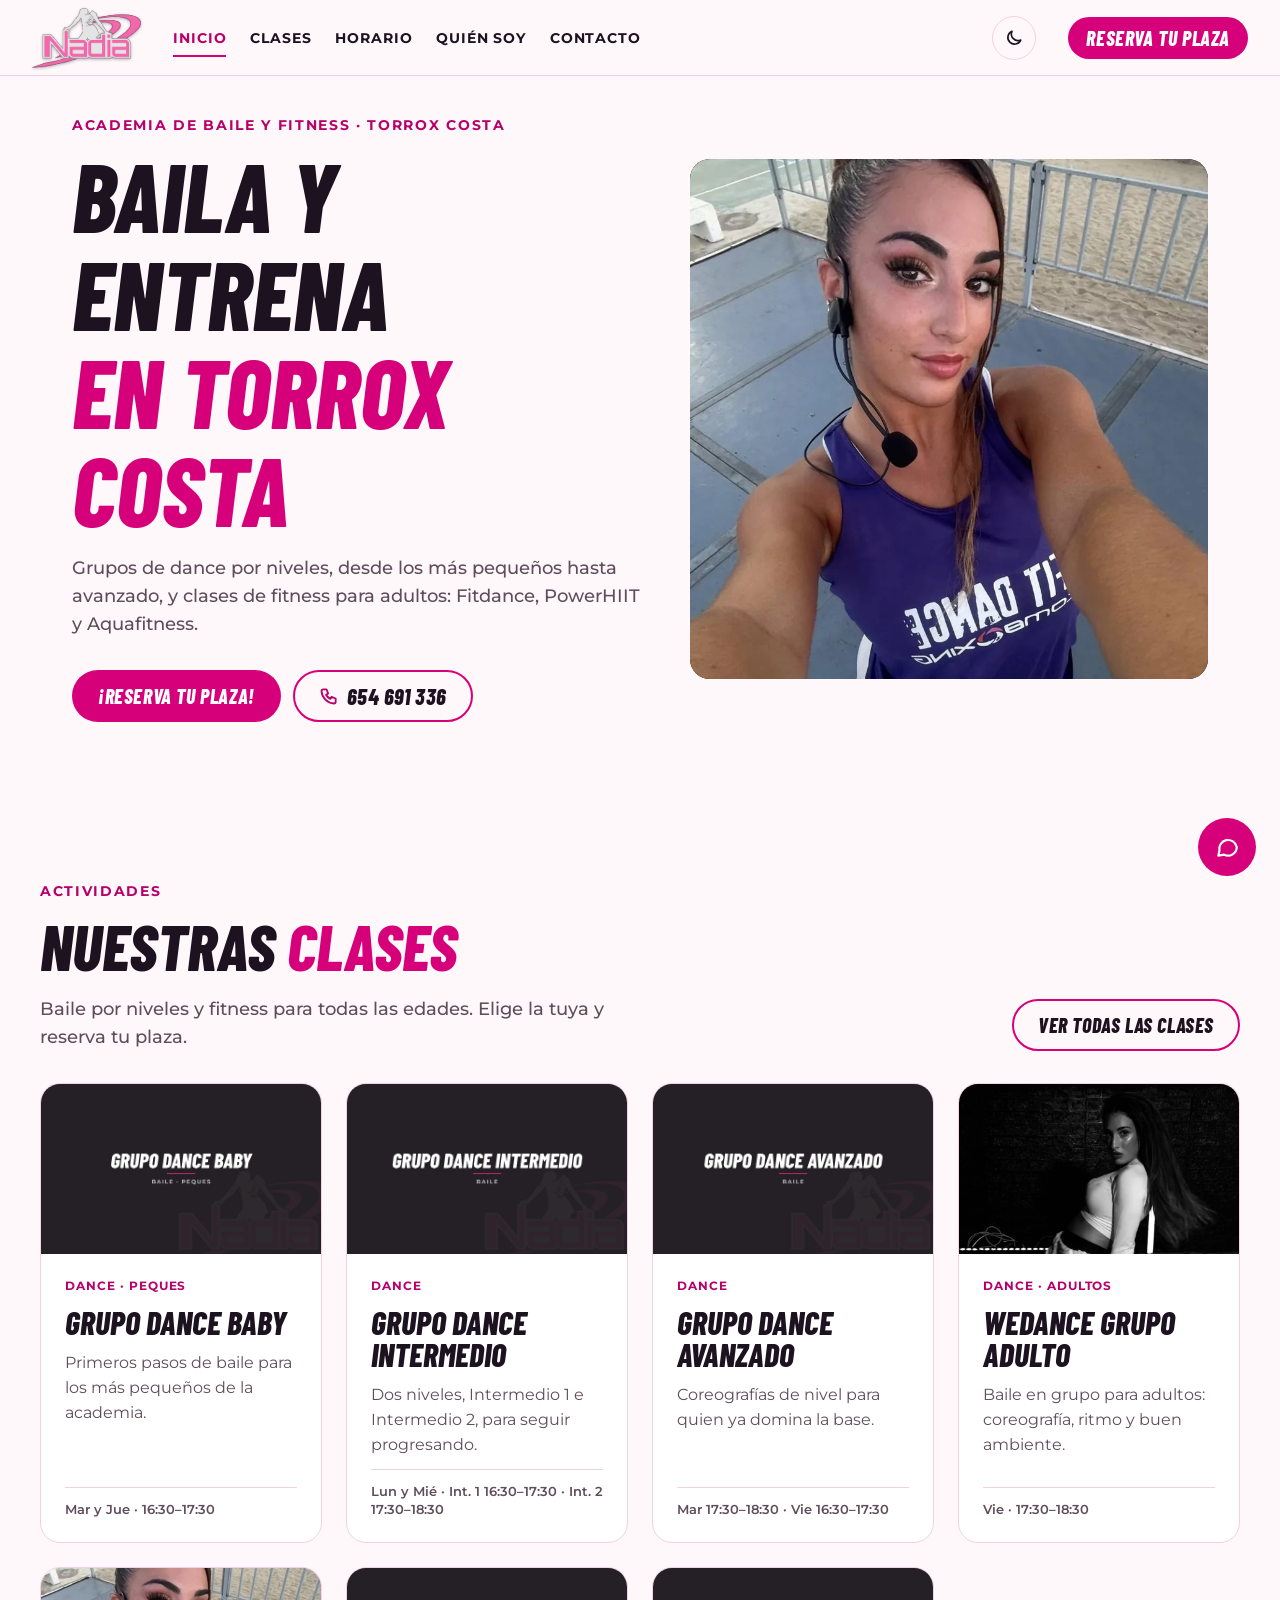
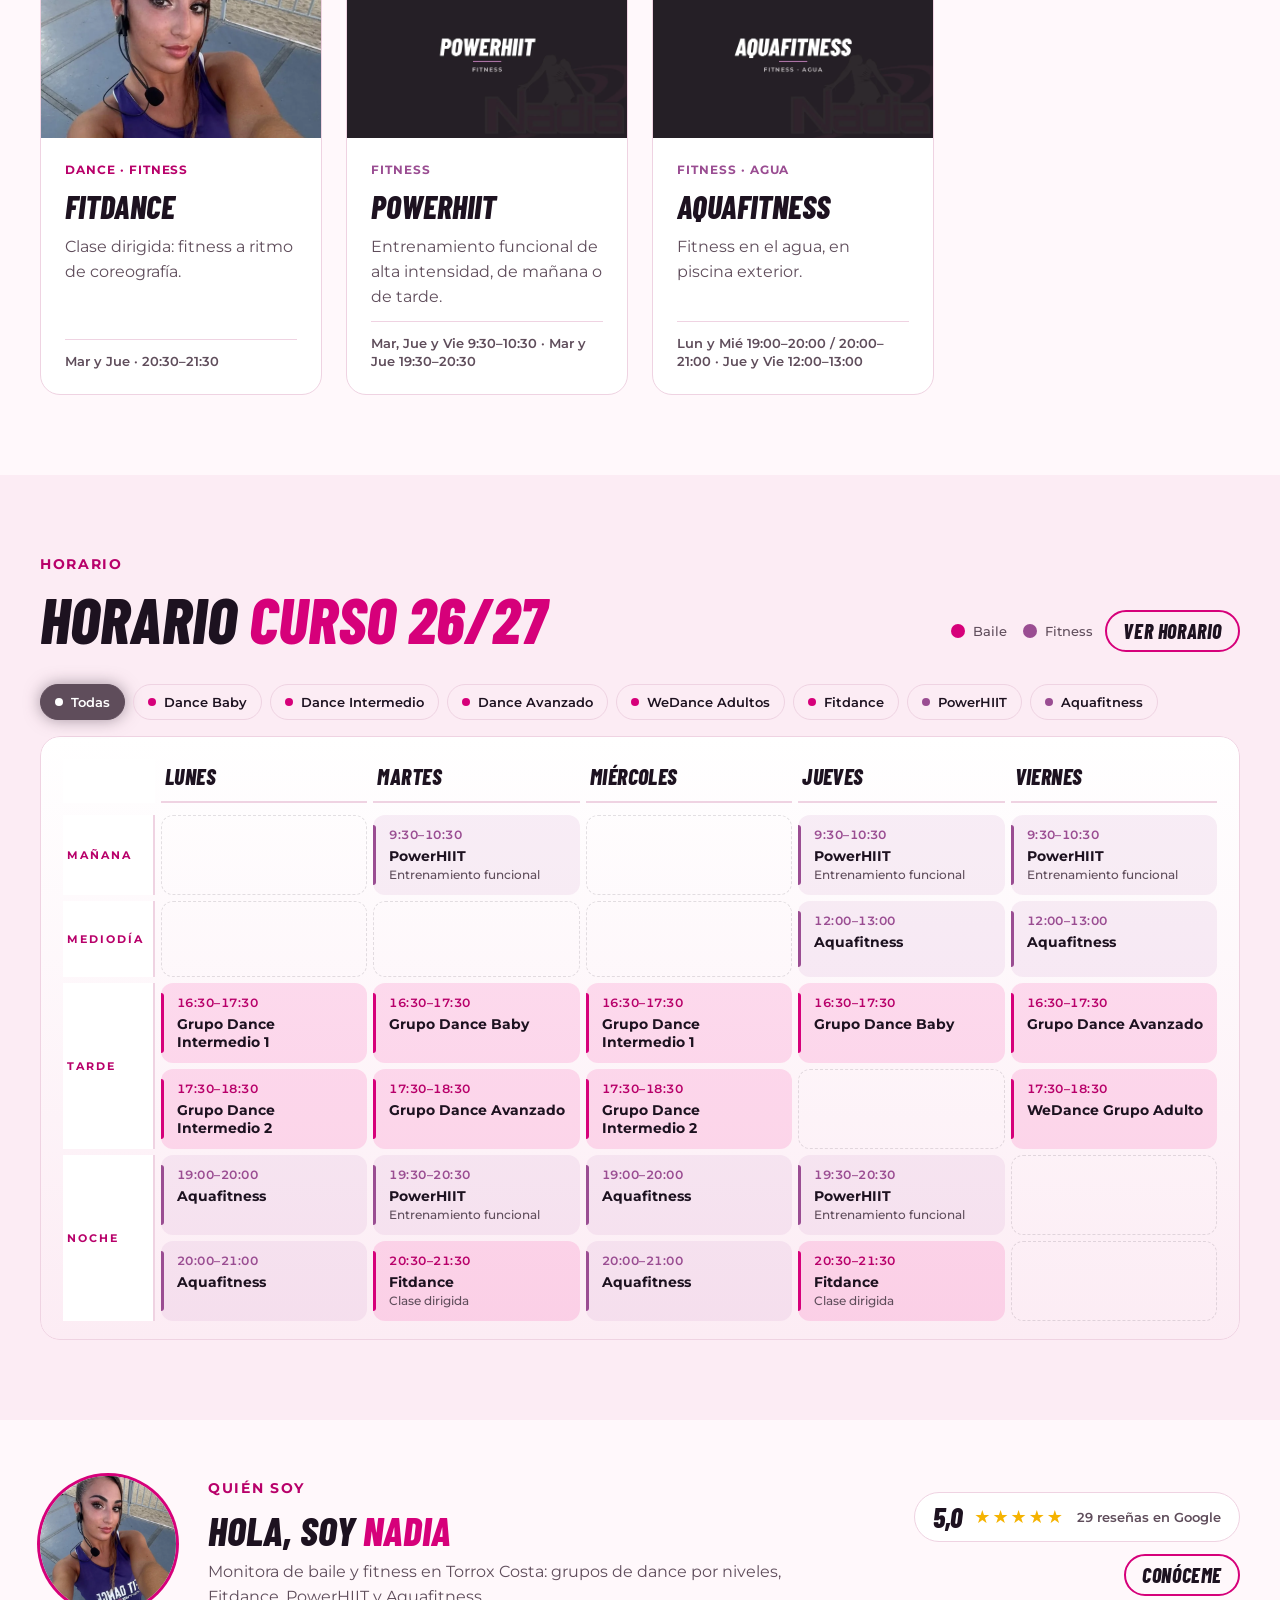
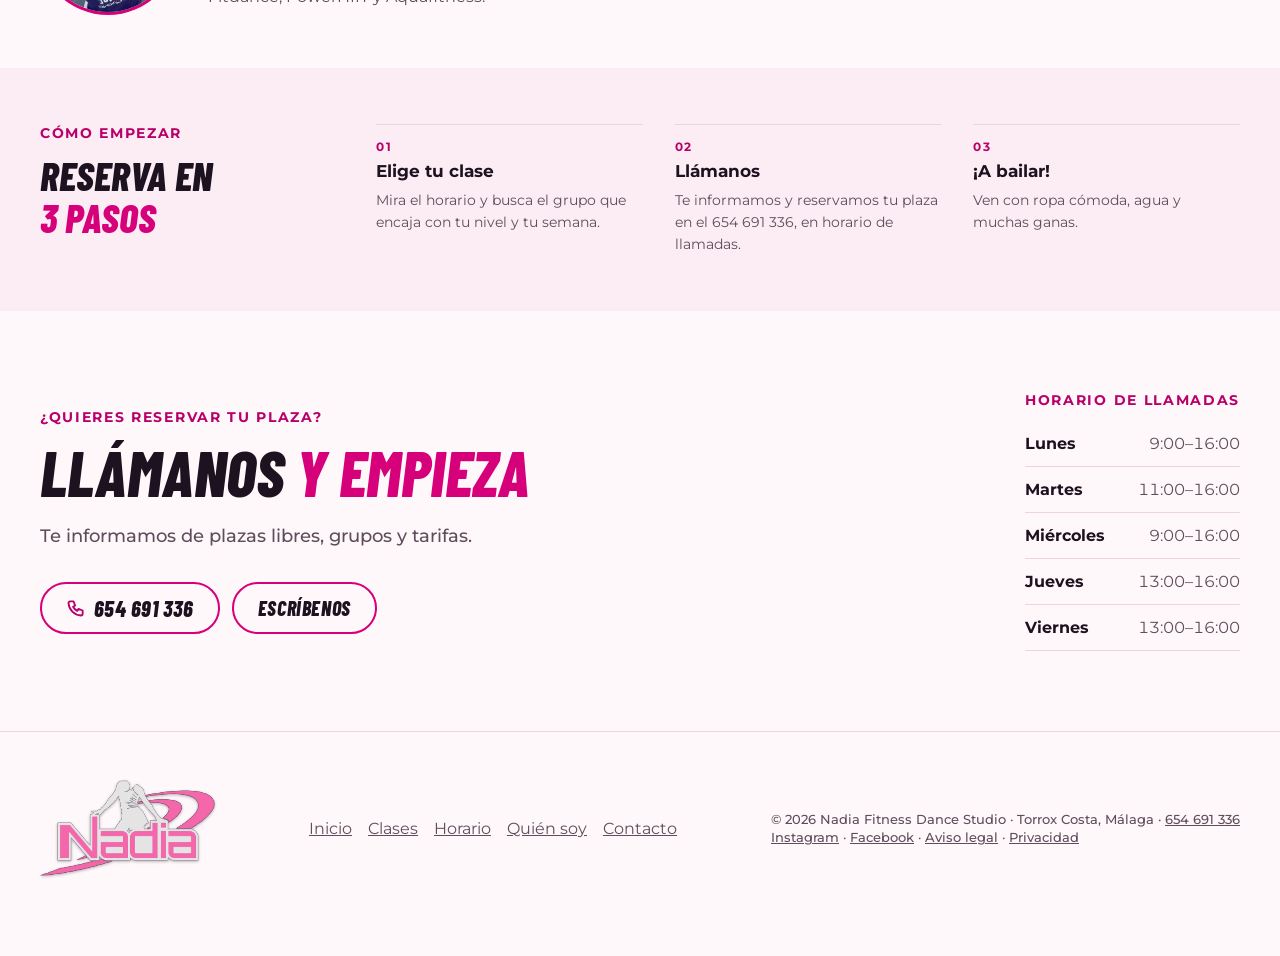
==== index.html @ 94bebc9e "Softer dark background and no accent collisions in headings - Dark theme: #050505 -> #161215 (bg), #" ====
<!doctype html>
<html lang="es">
<head>
<meta charset="utf-8">
<meta name="viewport" content="width=device-width, initial-scale=1">
<title>Nadia Fitness Dance Studio | Baile y fitness en Torrox Costa</title>
<meta name="description" content="Academia de baile y fitness en Torrox Costa (Málaga). Grupos de dance para niñas, niños y adultos, Fitdance, PowerHIIT y Aquafitness. Reserva tu plaza: 654 691 336.">
<link rel="canonical" href="https://negimaru.github.io/nadia-fitness/">
<meta name="theme-color" content="#161215">
<meta property="og:type" content="website">
<meta property="og:locale" content="es_ES">
<meta property="og:site_name" content="Nadia Fitness Dance Studio">
<meta property="og:title" content="Nadia Fitness Dance Studio | Baile y fitness en Torrox Costa">
<meta property="og:description" content="Academia de baile y fitness en Torrox Costa (Málaga). Grupos de dance para niñas, niños y adultos, Fitdance, PowerHIIT y Aquafitness. Reserva tu plaza: 654 691 336.">
<meta property="og:url" content="https://negimaru.github.io/nadia-fitness/">
<meta property="og:image" content="https://negimaru.github.io/nadia-fitness/assets/img/og-nadia-fitness.jpg">
<meta property="og:image:width" content="1200">
<meta property="og:image:height" content="630">
<meta property="og:image:alt" content="Logotipo de Nadia Fitness Dance Studio sobre bailarines">
<meta name="twitter:card" content="summary_large_image">
<link rel="icon" href="assets/img/favicon.svg?v=2" type="image/svg+xml">
<link rel="apple-touch-icon" href="assets/img/apple-touch-icon.png">
<link rel="manifest" href="site.webmanifest">
<script>try{var t=localStorage.getItem("nf-theme");if(t)document.documentElement.setAttribute("data-theme",t)}catch(e){}</script>
<link rel="preload" href="assets/fonts/montserrat-var-normal-latin.woff2" as="font" type="font/woff2" crossorigin>
<link rel="preload" href="assets/fonts/barlow-condensed-800-italic-latin.woff2" as="font" type="font/woff2" crossorigin>
<link rel="stylesheet" href="assets/css/fonts.css?v=1">
<link rel="stylesheet" href="assets/css/styles.css?v=19">
<script type="application/ld+json">{"@context": "https://schema.org", "@type": "SportsActivityLocation", "name": "Nadia Fitness Dance Studio", "description": "Academia de baile y fitness en Torrox Costa: grupos de dance por niveles, Fitdance, PowerHIIT y Aquafitness.", "url": "https://negimaru.github.io/nadia-fitness/", "telephone": "+34654691336", "image": "https://negimaru.github.io/nadia-fitness/assets/img/og-nadia-fitness.jpg", "address": {"@type": "PostalAddress", "streetAddress": "Urb. Santa Rosa, Calle Margarita 6", "postalCode": "29793", "addressLocality": "Torrox Costa", "addressRegion": "Málaga", "addressCountry": "ES"}, "geo": {"@type": "GeoCoordinates", "latitude": 36.734952643097586, "longitude": -3.973681796403784}, "hasMap": "https://maps.app.goo.gl/jp69zpacG6Zni4Du5", "openingHoursSpecification": [{"@type": "OpeningHoursSpecification", "dayOfWeek": ["Monday", "Tuesday", "Wednesday", "Thursday", "Friday"], "opens": "09:30", "closes": "21:30"}], "areaServed": ["Torrox", "Torrox Costa", "Nerja", "Algarrobo"], "sameAs": ["https://www.instagram.com/nadiafitnessdancestudio/", "https://www.facebook.com/profile.php?id=61571423443783"]}</script>
</head>
<body>
<a class="skip" href="#main">Saltar al contenido</a>
<header class="nf-nav">
<a class="nf-logo" href="./"><img src="assets/img/logo.png?v=3" alt="Nadia Fitness Dance Studio, inicio" width="110" height="60"></a>
<nav aria-label="Principal" style="display:contents">
<button class="nf-menu" type="button" aria-expanded="false" aria-controls="menu" aria-label="Abrir menú"><svg viewBox="0 0 24 24" fill="none" stroke="currentColor" stroke-width="2" stroke-linecap="round" aria-hidden="true"><path d="M4 7h16M4 12h16M4 17h16"/></svg></button>
<ul id="menu">
<li><a href="./" aria-current="page">Inicio</a></li>
<li><a href="clases/">Clases</a></li>
<li><a href="horario/">Horario</a></li>
<li><a href="quien-soy/">Quién soy</a></li>
<li><a href="contacto/">Contacto</a></li>
</ul>
</nav>
<button class="nf-theme" type="button" aria-label="Cambiar modo de color"><svg class="i-sun" viewBox="0 0 24 24" fill="none" stroke="currentColor" stroke-width="2" stroke-linecap="round" aria-hidden="true"><circle cx="12" cy="12" r="4"/><path d="M12 2v2M12 20v2M4.9 4.9l1.4 1.4M17.7 17.7l1.4 1.4M2 12h2M20 12h2M4.9 19.1l1.4-1.4M17.7 6.3l1.4-1.4"/></svg><svg class="i-moon" viewBox="0 0 24 24" fill="none" stroke="currentColor" stroke-width="2" stroke-linecap="round" stroke-linejoin="round" aria-hidden="true"><path d="M20 14.5A8 8 0 0 1 9.5 4a8 8 0 1 0 10.5 10.5z"/></svg></button>
<a class="nf-btn nf-btn-primary nf-btn-sm nf-nav-cta" href="contacto/">Reserva tu plaza</a>
</header>
<main id="main">
<section class="nf-hero"><div class="nf-hero-in">
<div>
<p class="nf-eyebrow">Academia de baile y fitness · Torrox Costa</p>
<h1 class="nf-d nf-h1">Baila y entrena<br><span class="nf-pink">en Torrox Costa</span></h1>
<p class="nf-lead">Grupos de dance por niveles, desde los más pequeños hasta avanzado, y clases de fitness para adultos: Fitdance, PowerHIIT y Aquafitness.</p>
<div class="nf-row nf-actions"><a class="nf-btn nf-btn-primary" href="contacto/">¡Reserva tu plaza!</a><a class="nf-phone" href="tel:+34654691336"><i><svg viewBox="0 0 24 24" fill="none" stroke="currentColor" stroke-width="2.2" stroke-linecap="round" stroke-linejoin="round" aria-hidden="true"><path d="M5 4h4l2 5-2.5 1.5a11 11 0 0 0 5 5L15 13l5 2v4a2 2 0 0 1-2 2A16 16 0 0 1 3 6a2 2 0 0 1 2-2z"/></svg></i><b>654 691 336</b></a></div>
</div>
<div class="nf-photo nf-photo-main"><img src="assets/img/monitora-fitdance.webp" alt="Nadia, monitora de Nadia Fitness Dance Studio, con micrófono antes de una clase" width="840" height="840" fetchpriority="high"></div>
</div></section>

<section class="nf-section" id="classes"><div class="nf-wrap">
<div class="nf-section-head">
<div>
<p class="nf-eyebrow">Actividades</p>
<h2 class="nf-d nf-h2">Nuestras <span class="nf-pink">clases</span></h2>
<p class="nf-lead">Baile por niveles y fitness para todas las edades. Elige la tuya y reserva tu plaza.</p>
</div>
<a class="nf-btn nf-btn-outline" href="clases/">Ver todas las clases</a>
</div>
<div class="nf-grid">
<article class="nf-card">
<div class="nf-photo"><!-- TODO: placeholder image; replace assets/img/clases/dance-baby.webp with a real photo (same name, ~1200×750) --><img src="assets/img/clases/dance-baby.webp?v=3" alt="Clase de Grupo Dance Baby en Nadia Fitness Dance Studio" width="1200" height="750" loading="lazy"></div>
<div class="nf-card-body">
<span class="nf-chip">Dance · Peques</span>
<h3 class="nf-d"><a class="nf-card-link" href="clases/#dance-baby">Grupo Dance Baby</a></h3>
<p>Primeros pasos de baile para los más pequeños de la academia.</p>
<div class="nf-meta">Mar y Jue · 16:30–17:30</div>
</div>
</article>
<article class="nf-card">
<div class="nf-photo"><!-- TODO: placeholder image; replace assets/img/clases/dance-intermedio.webp with a real photo (same name, ~1200×750) --><img src="assets/img/clases/dance-intermedio.webp?v=3" alt="Clase de Grupo Dance Intermedio en Nadia Fitness Dance Studio" width="1200" height="750" loading="lazy"></div>
<div class="nf-card-body">
<span class="nf-chip">Dance</span>
<h3 class="nf-d"><a class="nf-card-link" href="clases/#dance-intermedio">Grupo Dance Intermedio</a></h3>
<p>Dos niveles, Intermedio 1 e Intermedio 2, para seguir progresando.</p>
<div class="nf-meta">Lun y Mié · Int. 1 16:30–17:30 · Int. 2 17:30–18:30</div>
</div>
</article>
<article class="nf-card">
<div class="nf-photo"><!-- TODO: placeholder image; replace assets/img/clases/dance-avanzado.webp with a real photo (same name, ~1200×750) --><img src="assets/img/clases/dance-avanzado.webp?v=3" alt="Clase de Grupo Dance Avanzado en Nadia Fitness Dance Studio" width="1200" height="750" loading="lazy"></div>
<div class="nf-card-body">
<span class="nf-chip">Dance</span>
<h3 class="nf-d"><a class="nf-card-link" href="clases/#dance-avanzado">Grupo Dance Avanzado</a></h3>
<p>Coreografías de nivel para quien ya domina la base.</p>
<div class="nf-meta">Mar 17:30–18:30 · Vie 16:30–17:30</div>
</div>
</article>
<article class="nf-card">
<div class="nf-photo"><img src="assets/img/bailarina.webp" alt="Bailarina en plena coreografía en el estudio" width="840" height="841" loading="lazy" style="object-position:58% 28%"></div>
<div class="nf-card-body">
<span class="nf-chip">Dance · Adultos</span>
<h3 class="nf-d"><a class="nf-card-link" href="clases/#wedance-adultos">WeDance Grupo Adulto</a></h3>
<p>Baile en grupo para adultos: coreografía, ritmo y buen ambiente.</p>
<div class="nf-meta">Vie · 17:30–18:30</div>
</div>
</article>
<article class="nf-card">
<div class="nf-photo"><img src="assets/img/monitora-fitdance.webp" alt="Monitora de Fitdance con micrófono, lista para empezar la clase" width="840" height="840" loading="lazy" style="object-position:50% 25%"></div>
<div class="nf-card-body">
<span class="nf-chip">Dance · Fitness</span>
<h3 class="nf-d"><a class="nf-card-link" href="clases/#fitdance">Fitdance</a></h3>
<p>Clase dirigida: fitness a ritmo de coreografía.</p>
<div class="nf-meta">Mar y Jue · 20:30–21:30</div>
</div>
</article>
<article class="nf-card">
<div class="nf-photo"><!-- TODO: placeholder image; replace assets/img/clases/powerhiit.webp with a real photo (same name, ~1200×750) --><img src="assets/img/clases/powerhiit.webp?v=3" alt="Clase de PowerHIIT en Nadia Fitness Dance Studio" width="1200" height="750" loading="lazy"></div>
<div class="nf-card-body">
<span class="nf-chip nf-chip-violet">Fitness</span>
<h3 class="nf-d"><a class="nf-card-link" href="clases/#powerhiit">PowerHIIT</a></h3>
<p>Entrenamiento funcional de alta intensidad, de mañana o de tarde.</p>
<div class="nf-meta">Mar, Jue y Vie 9:30–10:30 · Mar y Jue 19:30–20:30</div>
</div>
</article>
<article class="nf-card">
<div class="nf-photo nf-photo-aqua"><!-- TODO: placeholder image; replace assets/img/clases/aquafitness.webp with a real photo (same name, ~1200×750) --><img src="assets/img/clases/aquafitness.webp?v=3" alt="Clase de Aquafitness en Nadia Fitness Dance Studio" width="1200" height="750" loading="lazy"></div>
<div class="nf-card-body">
<span class="nf-chip nf-chip-violet">Fitness · Agua</span>
<h3 class="nf-d"><a class="nf-card-link" href="clases/#aquafitness">Aquafitness</a></h3>
<p>Fitness en el agua, en piscina exterior.</p>
<div class="nf-meta">Lun y Mié 19:00–20:00 / 20:00–21:00 · Jue y Vie 12:00–13:00</div>
</div>
</article>
</div>
</div></section>

<section class="nf-section nf-section-alt"><div class="nf-wrap">
<div class="nf-section-head">
<div>
<p class="nf-eyebrow">Horario</p>
<h2 class="nf-d nf-h2">Horario <span class="nf-pink">curso 26/27</span></h2>
</div>
<div class="nf-row"><div class="nf-legend"><span><i class="k-dance"></i><span class="nf-small">Baile</span></span><span><i class="k-fit"></i><span class="nf-small">Fitness</span></span></div><a class="nf-btn nf-btn-outline nf-btn-sm" href="horario/">Ver horario</a></div>
</div>
<div class="nf-filter" data-for="sched" hidden></div>
<div class="nf-sched-scroll" tabindex="0" role="region" aria-label="Horario semanal (desliza en el móvil)">
<div class="nf-sched-wrap">
<table class="nf-schedule">
<caption class="sr-only">Horario de clases del curso 2026/27, de lunes a viernes</caption>
<thead><tr><th scope="col"><span class="sr-only">Franja</span></th><th scope="col">Lunes</th><th scope="col">Martes</th><th scope="col">Miércoles</th><th scope="col">Jueves</th><th scope="col">Viernes</th></tr></thead>
<tbody>
<tr><th scope="row" class="k-slot">Mañana</th><td class="k-empty"></td><td class="k-fit" data-c="powerhiit"><time>9:30<span aria-hidden="true">–</span><span class="sr-only"> a </span>10:30</time><b>PowerHIIT</b><small>Entrenamiento funcional</small></td><td class="k-empty"></td><td class="k-fit" data-c="powerhiit"><time>9:30<span aria-hidden="true">–</span><span class="sr-only"> a </span>10:30</time><b>PowerHIIT</b><small>Entrenamiento funcional</small></td><td class="k-fit" data-c="powerhiit"><time>9:30<span aria-hidden="true">–</span><span class="sr-only"> a </span>10:30</time><b>PowerHIIT</b><small>Entrenamiento funcional</small></td></tr>
<tr><th scope="row" class="k-slot">Mediodía</th><td class="k-empty"></td><td class="k-empty"></td><td class="k-empty"></td><td class="k-fit" data-c="aquafitness"><time>12:00<span aria-hidden="true">–</span><span class="sr-only"> a </span>13:00</time><b>Aquafitness</b></td><td class="k-fit" data-c="aquafitness"><time>12:00<span aria-hidden="true">–</span><span class="sr-only"> a </span>13:00</time><b>Aquafitness</b></td></tr>
<tr><th scope="row" rowspan="2" class="k-slot">Tarde</th><td class="k-dance" data-c="dance-intermedio"><time>16:30<span aria-hidden="true">–</span><span class="sr-only"> a </span>17:30</time><b>Grupo Dance Intermedio 1</b></td><td class="k-dance" data-c="dance-baby"><time>16:30<span aria-hidden="true">–</span><span class="sr-only"> a </span>17:30</time><b>Grupo Dance Baby</b></td><td class="k-dance" data-c="dance-intermedio"><time>16:30<span aria-hidden="true">–</span><span class="sr-only"> a </span>17:30</time><b>Grupo Dance Intermedio 1</b></td><td class="k-dance" data-c="dance-baby"><time>16:30<span aria-hidden="true">–</span><span class="sr-only"> a </span>17:30</time><b>Grupo Dance Baby</b></td><td class="k-dance" data-c="dance-avanzado"><time>16:30<span aria-hidden="true">–</span><span class="sr-only"> a </span>17:30</time><b>Grupo Dance Avanzado</b></td></tr>
<tr><td class="k-dance" data-c="dance-intermedio"><time>17:30<span aria-hidden="true">–</span><span class="sr-only"> a </span>18:30</time><b>Grupo Dance Intermedio 2</b></td><td class="k-dance" data-c="dance-avanzado"><time>17:30<span aria-hidden="true">–</span><span class="sr-only"> a </span>18:30</time><b>Grupo Dance Avanzado</b></td><td class="k-dance" data-c="dance-intermedio"><time>17:30<span aria-hidden="true">–</span><span class="sr-only"> a </span>18:30</time><b>Grupo Dance Intermedio 2</b></td><td class="k-empty"></td><td class="k-dance" data-c="wedance-adultos"><time>17:30<span aria-hidden="true">–</span><span class="sr-only"> a </span>18:30</time><b>WeDance Grupo Adulto</b></td></tr>
<tr><th scope="row" rowspan="2" class="k-slot">Noche</th><td class="k-fit" data-c="aquafitness"><time>19:00<span aria-hidden="true">–</span><span class="sr-only"> a </span>20:00</time><b>Aquafitness</b></td><td class="k-fit" data-c="powerhiit"><time>19:30<span aria-hidden="true">–</span><span class="sr-only"> a </span>20:30</time><b>PowerHIIT</b><small>Entrenamiento funcional</small></td><td class="k-fit" data-c="aquafitness"><time>19:00<span aria-hidden="true">–</span><span class="sr-only"> a </span>20:00</time><b>Aquafitness</b></td><td class="k-fit" data-c="powerhiit"><time>19:30<span aria-hidden="true">–</span><span class="sr-only"> a </span>20:30</time><b>PowerHIIT</b><small>Entrenamiento funcional</small></td><td class="k-empty"></td></tr>
<tr><td class="k-fit" data-c="aquafitness"><time>20:00<span aria-hidden="true">–</span><span class="sr-only"> a </span>21:00</time><b>Aquafitness</b></td><td class="k-dance" data-c="fitdance"><time>20:30<span aria-hidden="true">–</span><span class="sr-only"> a </span>21:30</time><b>Fitdance</b><small>Clase dirigida</small></td><td class="k-fit" data-c="aquafitness"><time>20:00<span aria-hidden="true">–</span><span class="sr-only"> a </span>21:00</time><b>Aquafitness</b></td><td class="k-dance" data-c="fitdance"><time>20:30<span aria-hidden="true">–</span><span class="sr-only"> a </span>21:30</time><b>Fitdance</b><small>Clase dirigida</small></td><td class="k-empty"></td></tr>
</tbody>
</table>
</div>
</div>
</div></section>

<section class="nf-section nf-section-tight" id="about"><div class="nf-wrap nf-about-teaser">
<img class="nf-about-avatar" src="assets/img/monitora-fitdance.webp" alt="Nadia, monitora de Nadia Fitness Dance Studio" width="840" height="840" loading="lazy">
<div>
<p class="nf-eyebrow">Quién soy</p>
<h2 class="nf-d nf-h2 nf-h2-sm">Hola, soy <span class="nf-pink">Nadia</span></h2>
<p class="nf-about-text">Monitora de baile y fitness en Torrox Costa: grupos de dance por niveles, Fitdance, PowerHIIT y Aquafitness.</p>
</div>
<div class="nf-about-side">
<a class="nf-rating" href="https://www.google.com/maps/search/?api=1&amp;query=Nadia%20Fitness%20Dance%20Studio%20Torrox" target="_blank" rel="noopener">
<span class="nf-rating-score">5,0</span>
<span class="nf-rating-stars" aria-hidden="true">★★★★★</span>
<span class="nf-rating-text">29 reseñas en Google</span>
</a>
<a class="nf-btn nf-btn-outline nf-btn-sm" href="quien-soy/">Conóceme</a>
</div>
</div></section>

<section class="nf-section nf-section-alt nf-section-tight"><div class="nf-wrap nf-steps-wrap">
<div>
<p class="nf-eyebrow">Cómo empezar</p>
<h2 class="nf-d nf-h2 nf-h2-sm">Reserva en <span class="nf-pink" style="white-space:nowrap">3 pasos</span></h2>
</div>
<ol class="nf-steps">
<li class="nf-step"><span class="nf-num" aria-hidden="true">01</span><h3 class="nf-step-title">Elige tu clase</h3><p>Mira el horario y busca el grupo que encaja con tu nivel y tu semana.</p></li>
<li class="nf-step"><span class="nf-num" aria-hidden="true">02</span><h3 class="nf-step-title">Llámanos</h3><p>Te informamos y reservamos tu plaza en el 654 691 336, en horario de llamadas.</p></li>
<li class="nf-step"><span class="nf-num" aria-hidden="true">03</span><h3 class="nf-step-title">¡A bailar!</h3><p>Ven con ropa cómoda, agua y muchas ganas.</p></li>
</ol>
</div></section>

<section class="nf-section"><div class="nf-wrap nf-cta">
<div>
<p class="nf-eyebrow">¿Quieres reservar tu plaza?</p>
<h2 class="nf-d nf-h2">Llámanos <span class="nf-pink">y empieza</span></h2>
<p class="nf-lead">Te informamos de plazas libres, grupos y tarifas.</p>
<div class="nf-row nf-actions"><a class="nf-phone" href="tel:+34654691336"><i><svg viewBox="0 0 24 24" fill="none" stroke="currentColor" stroke-width="2.2" stroke-linecap="round" stroke-linejoin="round" aria-hidden="true"><path d="M5 4h4l2 5-2.5 1.5a11 11 0 0 0 5 5L15 13l5 2v4a2 2 0 0 1-2 2A16 16 0 0 1 3 6a2 2 0 0 1 2-2z"/></svg></i><b>654 691 336</b></a><a class="nf-btn nf-btn-outline" href="contacto/">Escríbenos</a></div>
</div>
<div><p class="nf-eyebrow">Horario de llamadas</p><dl class="nf-calls"><div><dt>Lunes</dt><dd>9:00–16:00</dd></div><div><dt>Martes</dt><dd>11:00–16:00</dd></div><div><dt>Miércoles</dt><dd>9:00–16:00</dd></div><div><dt>Jueves</dt><dd>13:00–16:00</dd></div><div><dt>Viernes</dt><dd>13:00–16:00</dd></div></dl></div>
</div></section>
</main>
<footer class="nf-footer">
<div class="nf-wrap nf-footer-in">
<a class="nf-logo nf-logo-footer" href="./"><img src="assets/img/logo.png?v=3" alt="Nadia Fitness Dance Studio, inicio" width="176" height="96"></a>
<nav aria-label="Pie"><ul><li><a href="./">Inicio</a></li><li><a href="clases/">Clases</a></li><li><a href="horario/">Horario</a></li><li><a href="quien-soy/">Quién soy</a></li><li><a href="contacto/">Contacto</a></li></ul></nav>
<p class="nf-small">© <span id="year">2026</span> Nadia Fitness Dance Studio · Torrox Costa, Málaga · <a href="tel:+34654691336">654 691 336</a><br>
<a href="https://www.instagram.com/nadiafitnessdancestudio/" rel="noopener">Instagram</a> · <a href="https://www.facebook.com/profile.php?id=61571423443783" rel="noopener">Facebook</a> · <a href="aviso-legal/">Aviso legal</a> · <a href="privacidad/">Privacidad</a></p>
</div>
</footer>
<a class="nf-fab" href="https://wa.me/34654691336?text=%C2%A1Hola!%20Quiero%20informaci%C3%B3n%20sobre%20las%20clases." target="_blank" rel="noopener" aria-label="Escríbenos por WhatsApp"><svg viewBox="0 0 24 24" fill="none" stroke="currentColor" stroke-width="2" stroke-linecap="round" stroke-linejoin="round" aria-hidden="true"><path d="M21 12a8 8 0 0 1-11.6 7.1L4 20l1-4.6A8 8 0 1 1 21 12z"/></svg></a>
<nav class="nf-mbar" aria-label="Contacto rápido">
<a class="nf-mbar-call" href="tel:+34654691336"><svg viewBox="0 0 24 24" fill="none" stroke="currentColor" stroke-width="2.2" stroke-linecap="round" stroke-linejoin="round" aria-hidden="true"><path d="M5 4h4l2 5-2.5 1.5a11 11 0 0 0 5 5L15 13l5 2v4a2 2 0 0 1-2 2A16 16 0 0 1 3 6a2 2 0 0 1 2-2z"/></svg><span>Llamar</span></a>
<a class="nf-mbar-wa" href="https://wa.me/34654691336?text=%C2%A1Hola!%20Quiero%20informaci%C3%B3n%20sobre%20las%20clases." target="_blank" rel="noopener"><svg viewBox="0 0 24 24" fill="none" stroke="currentColor" stroke-width="2" stroke-linecap="round" stroke-linejoin="round" aria-hidden="true"><path d="M21 12a8 8 0 0 1-11.6 7.1L4 20l1-4.6A8 8 0 1 1 21 12z"/></svg><span>WhatsApp</span></a>
</nav>
<script src="assets/js/main.js?v=9" defer></script>
</body>
</html>
---- assets/css/fonts.css ----
/* Self-hosted Google Fonts (SIL Open Font License 1.1): Barlow Condensed, Montserrat. Subsets: latin, latin-ext. */
/* latin-ext */
@font-face {
  font-family: 'Barlow Condensed';
  font-style: italic;
  font-weight: 700;
  font-display: swap;
  src: url(../fonts/barlow-condensed-700-italic-latin-ext.woff2) format('woff2');
  unicode-range: U+0100-02BA, U+02BD-02C5, U+02C7-02CC, U+02CE-02D7, U+02DD-02FF, U+0304, U+0308, U+0329, U+1D00-1DBF, U+1E00-1E9F, U+1EF2-1EFF, U+2020, U+20A0-20AB, U+20AD-20C4, U+2113, U+2C60-2C7F, U+A720-A7FF;
}
/* latin */
@font-face {
  font-family: 'Barlow Condensed';
  font-style: italic;
  font-weight: 700;
  font-display: swap;
  src: url(../fonts/barlow-condensed-700-italic-latin.woff2) format('woff2');
  unicode-range: U+0000-00FF, U+0131, U+0152-0153, U+02BB-02BC, U+02C6, U+02DA, U+02DC, U+0304, U+0308, U+0329, U+2000-206F, U+20AC, U+2122, U+2191, U+2193, U+2212, U+2215, U+FEFF, U+FFFD;
}
/* latin-ext */
@font-face {
  font-family: 'Barlow Condensed';
  font-style: italic;
  font-weight: 800;
  font-display: swap;
  src: url(../fonts/barlow-condensed-800-italic-latin-ext.woff2) format('woff2');
  unicode-range: U+0100-02BA, U+02BD-02C5, U+02C7-02CC, U+02CE-02D7, U+02DD-02FF, U+0304, U+0308, U+0329, U+1D00-1DBF, U+1E00-1E9F, U+1EF2-1EFF, U+2020, U+20A0-20AB, U+20AD-20C4, U+2113, U+2C60-2C7F, U+A720-A7FF;
}
/* latin */
@font-face {
  font-family: 'Barlow Condensed';
  font-style: italic;
  font-weight: 800;
  font-display: swap;
  src: url(../fonts/barlow-condensed-800-italic-latin.woff2) format('woff2');
  unicode-range: U+0000-00FF, U+0131, U+0152-0153, U+02BB-02BC, U+02C6, U+02DA, U+02DC, U+0304, U+0308, U+0329, U+2000-206F, U+20AC, U+2122, U+2191, U+2193, U+2212, U+2215, U+FEFF, U+FFFD;
}
/* latin-ext */
@font-face {
  font-family: 'Barlow Condensed';
  font-style: normal;
  font-weight: 700;
  font-display: swap;
  src: url(../fonts/barlow-condensed-700-normal-latin-ext.woff2) format('woff2');
  unicode-range: U+0100-02BA, U+02BD-02C5, U+02C7-02CC, U+02CE-02D7, U+02DD-02FF, U+0304, U+0308, U+0329, U+1D00-1DBF, U+1E00-1E9F, U+1EF2-1EFF, U+2020, U+20A0-20AB, U+20AD-20C4, U+2113, U+2C60-2C7F, U+A720-A7FF;
}
/* latin */
@font-face {
  font-family: 'Barlow Condensed';
  font-style: normal;
  font-weight: 700;
  font-display: swap;
  src: url(../fonts/barlow-condensed-700-normal-latin.woff2) format('woff2');
  unicode-range: U+0000-00FF, U+0131, U+0152-0153, U+02BB-02BC, U+02C6, U+02DA, U+02DC, U+0304, U+0308, U+0329, U+2000-206F, U+20AC, U+2122, U+2191, U+2193, U+2212, U+2215, U+FEFF, U+FFFD;
}
/* latin-ext */
@font-face {
  font-family: 'Barlow Condensed';
  font-style: normal;
  font-weight: 800;
  font-display: swap;
  src: url(../fonts/barlow-condensed-800-normal-latin-ext.woff2) format('woff2');
  unicode-range: U+0100-02BA, U+02BD-02C5, U+02C7-02CC, U+02CE-02D7, U+02DD-02FF, U+0304, U+0308, U+0329, U+1D00-1DBF, U+1E00-1E9F, U+1EF2-1EFF, U+2020, U+20A0-20AB, U+20AD-20C4, U+2113, U+2C60-2C7F, U+A720-A7FF;
}
/* latin */
@font-face {
  font-family: 'Barlow Condensed';
  font-style: normal;
  font-weight: 800;
  font-display: swap;
  src: url(../fonts/barlow-condensed-800-normal-latin.woff2) format('woff2');
  unicode-range: U+0000-00FF, U+0131, U+0152-0153, U+02BB-02BC, U+02C6, U+02DA, U+02DC, U+0304, U+0308, U+0329, U+2000-206F, U+20AC, U+2122, U+2191, U+2193, U+2212, U+2215, U+FEFF, U+FFFD;
}
/* latin-ext */
@font-face {
  font-family: 'Montserrat';
  font-style: normal;
  font-weight: 400;
  font-display: swap;
  src: url(../fonts/montserrat-var-normal-latin-ext.woff2) format('woff2');
  unicode-range: U+0100-02BA, U+02BD-02C5, U+02C7-02CC, U+02CE-02D7, U+02DD-02FF, U+0304, U+0308, U+0329, U+1D00-1DBF, U+1E00-1E9F, U+1EF2-1EFF, U+2020, U+20A0-20AB, U+20AD-20C4, U+2113, U+2C60-2C7F, U+A720-A7FF;
}
/* latin */
@font-face {
  font-family: 'Montserrat';
  font-style: normal;
  font-weight: 400;
  font-display: swap;
  src: url(../fonts/montserrat-var-normal-latin.woff2) format('woff2');
  unicode-range: U+0000-00FF, U+0131, U+0152-0153, U+02BB-02BC, U+02C6, U+02DA, U+02DC, U+0304, U+0308, U+0329, U+2000-206F, U+20AC, U+2122, U+2191, U+2193, U+2212, U+2215, U+FEFF, U+FFFD;
}
/* latin-ext */
@font-face {
  font-family: 'Montserrat';
  font-style: normal;
  font-weight: 500;
  font-display: swap;
  src: url(../fonts/montserrat-var-normal-latin-ext.woff2) format('woff2');
  unicode-range: U+0100-02BA, U+02BD-02C5, U+02C7-02CC, U+02CE-02D7, U+02DD-02FF, U+0304, U+0308, U+0329, U+1D00-1DBF, U+1E00-1E9F, U+1EF2-1EFF, U+2020, U+20A0-20AB, U+20AD-20C4, U+2113, U+2C60-2C7F, U+A720-A7FF;
}
/* latin */
@font-face {
  font-family: 'Montserrat';
  font-style: normal;
  font-weight: 500;
  font-display: swap;
  src: url(../fonts/montserrat-var-normal-latin.woff2) format('woff2');
  unicode-range: U+0000-00FF, U+0131, U+0152-0153, U+02BB-02BC, U+02C6, U+02DA, U+02DC, U+0304, U+0308, U+0329, U+2000-206F, U+20AC, U+2122, U+2191, U+2193, U+2212, U+2215, U+FEFF, U+FFFD;
}
/* latin-ext */
@font-face {
  font-family: 'Montserrat';
  font-style: normal;
  font-weight: 600;
  font-display: swap;
  src: url(../fonts/montserrat-var-normal-latin-ext.woff2) format('woff2');
  unicode-range: U+0100-02BA, U+02BD-02C5, U+02C7-02CC, U+02CE-02D7, U+02DD-02FF, U+0304, U+0308, U+0329, U+1D00-1DBF, U+1E00-1E9F, U+1EF2-1EFF, U+2020, U+20A0-20AB, U+20AD-20C4, U+2113, U+2C60-2C7F, U+A720-A7FF;
}
/* latin */
@font-face {
  font-family: 'Montserrat';
  font-style: normal;
  font-weight: 600;
  font-display: swap;
  src: url(../fonts/montserrat-var-normal-latin.woff2) format('woff2');
  unicode-range: U+0000-00FF, U+0131, U+0152-0153, U+02BB-02BC, U+02C6, U+02DA, U+02DC, U+0304, U+0308, U+0329, U+2000-206F, U+20AC, U+2122, U+2191, U+2193, U+2212, U+2215, U+FEFF, U+FFFD;
}
/* latin-ext */
@font-face {
  font-family: 'Montserrat';
  font-style: normal;
  font-weight: 700;
  font-display: swap;
  src: url(../fonts/montserrat-var-normal-latin-ext.woff2) format('woff2');
  unicode-range: U+0100-02BA, U+02BD-02C5, U+02C7-02CC, U+02CE-02D7, U+02DD-02FF, U+0304, U+0308, U+0329, U+1D00-1DBF, U+1E00-1E9F, U+1EF2-1EFF, U+2020, U+20A0-20AB, U+20AD-20C4, U+2113, U+2C60-2C7F, U+A720-A7FF;
}
/* latin */
@font-face {
  font-family: 'Montserrat';
  font-style: normal;
  font-weight: 700;
  font-display: swap;
  src: url(../fonts/montserrat-var-normal-latin.woff2) format('woff2');
  unicode-range: U+0000-00FF, U+0131, U+0152-0153, U+02BB-02BC, U+02C6, U+02DA, U+02DC, U+0304, U+0308, U+0329, U+2000-206F, U+20AC, U+2122, U+2191, U+2193, U+2212, U+2215, U+FEFF, U+FFFD;
}
/* latin-ext */
@font-face {
  font-family: 'Montserrat';
  font-style: normal;
  font-weight: 800;
  font-display: swap;
  src: url(../fonts/montserrat-var-normal-latin-ext.woff2) format('woff2');
  unicode-range: U+0100-02BA, U+02BD-02C5, U+02C7-02CC, U+02CE-02D7, U+02DD-02FF, U+0304, U+0308, U+0329, U+1D00-1DBF, U+1E00-1E9F, U+1EF2-1EFF, U+2020, U+20A0-20AB, U+20AD-20C4, U+2113, U+2C60-2C7F, U+A720-A7FF;
}
/* latin */
@font-face {
  font-family: 'Montserrat';
  font-style: normal;
  font-weight: 800;
  font-display: swap;
  src: url(../fonts/montserrat-var-normal-latin.woff2) format('woff2');
  unicode-range: U+0000-00FF, U+0131, U+0152-0153, U+02BB-02BC, U+02C6, U+02DA, U+02DC, U+0304, U+0308, U+0329, U+2000-206F, U+20AC, U+2122, U+2191, U+2193, U+2212, U+2215, U+FEFF, U+FFFD;
}
---- assets/css/styles.css ----
/* Nadia Fitness Dance Studio — site styles.
   Design tokens and components of the «Nadia Fitness» design system. */

/* ---------- Tokens ---------- */
:root {
  --bg: #161215; --bg-alt: #1D171B; --surface: #252025; --line: #3D3239;
  --ink: #ffffff; --ink-muted: #bfb8bc;
  --pink: #C92C7A; --on-pink: #ffffff; --pink-text: #F06AAE; --pink-light: #f05492; --on-pink-light: #000000; --pink-soft: #2e0a1f;
  --purple: #84006c; --on-purple: #ffffff; --violet: #c77dbf;
  --pill: #ddd9d9; --on-pill: #141014; --focus: #F06AAE;
  --black: #000000; --white: #ffffff;
  --font-display: "Barlow Condensed", "Arial Narrow", sans-serif;
  --font-sans: "Montserrat", system-ui, sans-serif;
  --space-1: 4px; --space-2: 8px; --space-3: 12px; --space-4: 16px; --space-6: 24px; --space-8: 32px; --space-12: 48px; --space-24: 96px;
  --radius-sm: 6px; --radius-lg: 20px; --radius-pill: 999px;
  --glow-pink: none; --glow-purple: none;
  --pink-hover: #ff7cbd; --on-violet: #000000; --halo: var(--purple); --empty: rgba(255,255,255,.07); --shadow: 0 8px 24px rgba(0,0,0,.45);
  --photo: radial-gradient(60% 55% at 50% 30%, var(--pink) 0%, var(--purple) 45%, var(--bg) 100%);
  --photo-aqua: radial-gradient(70% 60% at 50% 20%, var(--violet) 0%, var(--purple) 55%, var(--bg) 100%);
  --photo-bar: linear-gradient(var(--pink), var(--violet), var(--purple)); --photo-glow: var(--glow-pink);
  --map-filter: invert(.92) hue-rotate(180deg) saturate(.6) brightness(.95);
  color-scheme: dark;
  --container-max: 1200px; --nav-height: 76px; --skew: -10deg;
  --section-y: 80px; --section-y-tight: 56px; --head-gap: 32px;
}

/* Light theme: applied when the OS prefers light (and dark was not chosen), or when light is chosen with the toggle */
@media (prefers-color-scheme: light) {
  :root:not([data-theme="dark"]) {
    --bg: #fff8fb; --bg-alt: #fcecf4; --surface: #ffffff; --line: #efd3e2;
    --ink: #1d1220; --ink-muted: #5f4d5b;
    --pink: #d6007a; --on-pink: #ffffff; --pink-text: #b8006a; --pink-hover: #8f0052; --pink-light: #f05492; --on-pink-light: #000000; --pink-soft: #ffe1f0;
    --purple: #84006c; --on-purple: #ffffff; --violet: #9a4d92; --on-violet: #ffffff; --halo: #f6a9d3;
    --pill: #f3e7ee; --on-pill: #1d1220; --focus: #b8006a;
    --empty: rgba(29,18,32,.12); --shadow: 0 8px 22px rgba(120,0,80,.14);
    --glow-pink: none; --glow-purple: none;
    --photo: radial-gradient(55% 45% at 50% 22%, rgba(255,255,255,.85) 0%, rgba(255,255,255,0) 100%), radial-gradient(90% 75% at 50% 15%, #ff8cc6 0%, rgba(255,140,198,0) 70%), linear-gradient(170deg, #ffd9ec 0%, #fbc4e0 50%, #f3d3ec 100%);
  --photo-aqua: radial-gradient(55% 45% at 50% 22%, rgba(255,255,255,.85) 0%, rgba(255,255,255,0) 100%), radial-gradient(90% 75% at 50% 15%, #c9a6f0 0%, rgba(201,166,240,0) 70%), linear-gradient(170deg, #e7dcfb 0%, #d9ccf5 50%, #f0dcf0 100%);
  --photo-bar: linear-gradient(#ffffff, #ff8cc6 60%, #e05aa5); --photo-glow: 0 0 14px rgba(255,255,255,.9), 0 0 24px rgba(240,84,146,.45);
  --map-filter: none;
  color-scheme: light;
  }
}
:root[data-theme="light"] {
  --bg: #fff8fb; --bg-alt: #fcecf4; --surface: #ffffff; --line: #efd3e2;
  --ink: #1d1220; --ink-muted: #5f4d5b;
  --pink: #d6007a; --on-pink: #ffffff; --pink-text: #b8006a; --pink-hover: #8f0052; --pink-light: #f05492; --on-pink-light: #000000; --pink-soft: #ffe1f0;
  --purple: #84006c; --on-purple: #ffffff; --violet: #9a4d92; --on-violet: #ffffff; --halo: #f6a9d3;
  --pill: #f3e7ee; --on-pill: #1d1220; --focus: #b8006a;
  --empty: rgba(29,18,32,.12); --shadow: 0 8px 22px rgba(120,0,80,.14);
  --glow-pink: none; --glow-purple: none;
  --photo: radial-gradient(55% 45% at 50% 22%, rgba(255,255,255,.85) 0%, rgba(255,255,255,0) 100%), radial-gradient(90% 75% at 50% 15%, #ff8cc6 0%, rgba(255,140,198,0) 70%), linear-gradient(170deg, #ffd9ec 0%, #fbc4e0 50%, #f3d3ec 100%);
  --photo-aqua: radial-gradient(55% 45% at 50% 22%, rgba(255,255,255,.85) 0%, rgba(255,255,255,0) 100%), radial-gradient(90% 75% at 50% 15%, #c9a6f0 0%, rgba(201,166,240,0) 70%), linear-gradient(170deg, #e7dcfb 0%, #d9ccf5 50%, #f0dcf0 100%);
  --photo-bar: linear-gradient(#ffffff, #ff8cc6 60%, #e05aa5); --photo-glow: 0 0 14px rgba(255,255,255,.9), 0 0 24px rgba(240,84,146,.45);
  --map-filter: none;
  color-scheme: light;
}

/* ---------- Base ---------- */
*, *::before, *::after { box-sizing: border-box; }
html { scroll-behavior: smooth; }
body { margin: 0; font-family: var(--font-sans); font-size: 16px; line-height: 25px; color: var(--ink); background: var(--bg); -webkit-font-smoothing: antialiased; }
img { max-width: 100%; height: auto; }
a { color: var(--pink-text); }
a:hover { color: var(--pink-hover); }
:focus-visible { outline: 2px solid var(--focus); outline-offset: 2px; }
.sr-only { position: absolute; width: 1px; height: 1px; padding: 0; margin: -1px; overflow: hidden; clip: rect(0,0,0,0); white-space: nowrap; border: 0; }
.skip { position: absolute; left: -9999px; top: 0; z-index: 100; background: var(--pink); color: var(--on-pink); padding: 12px 16px; }
.skip:focus { left: 16px; top: 16px; }
@media (prefers-reduced-motion: reduce) { html { scroll-behavior: auto; } * { transition: none !important; } }

.nf-row { display: flex; flex-wrap: wrap; gap: var(--space-3); align-items: center; }

/* ---------- Typography ---------- */
.nf-d { font-family: var(--font-display); font-weight: 800; font-style: italic; text-transform: uppercase; margin: 0; }
.nf-h1 { font-size: 96px; line-height: 1.02; }
.nf-h2 { font-size: 64px; line-height: 1.05; }
.nf-h3 { font-size: 32px; line-height: 1; }
.nf-pink { color: var(--pink); }
.nf-eyebrow { font: 700 14px/18px var(--font-sans); letter-spacing: .12em; text-transform: uppercase; color: var(--pink-text); margin: 0 0 var(--space-3); }
.nf-lead { font-size: 18px; line-height: 28px; font-weight: 500; color: var(--ink-muted); margin: var(--space-4) 0 0; max-width: 620px; }
.nf-small { font-size: 13px; line-height: 18px; font-weight: 500; color: var(--ink-muted); }

/* ---------- Slanted tag ---------- */
.nf-tag { display: inline-block; background: var(--pink); color: var(--on-pink); transform: skewX(var(--skew)); padding: 6px 16px; border-radius: 4px; }
.nf-tag > span { display: inline-block; transform: skewX(10deg); font: italic 800 20px/1 var(--font-display); text-transform: uppercase; letter-spacing: .02em; }
.nf-tag-outline { background: transparent; box-shadow: inset 0 0 0 2px var(--pink); color: var(--ink); }

/* ---------- Buttons ---------- */
.nf-btn { display: inline-flex; align-items: center; justify-content: center; gap: var(--space-2); height: 52px; padding: 0 var(--space-6); border-radius: var(--radius-pill); border: 2px solid transparent; font: italic 800 20px/1 var(--font-display); text-transform: uppercase; letter-spacing: .03em; text-decoration: none; cursor: pointer; transition: transform .15s ease, box-shadow .15s ease; }
.nf-btn:hover { transform: translateY(-1px); }
.nf-btn-primary { background: var(--pink); color: var(--on-pink); box-shadow: var(--glow-pink); }
.nf-btn-primary:hover { color: var(--on-pink); }
.nf-btn-outline { background: transparent; color: var(--ink); border-color: var(--pink); }
.nf-btn-outline:hover { color: var(--ink); }
.nf-btn-sm { height: 42px; padding: 0 var(--space-4); }
.nf-btn svg { width: 20px; height: 20px; flex: none; }

/* ---------- Chip: a plain label, not a button ---------- */
.nf-chip { display: inline-block; font: 700 12px/16px var(--font-sans); letter-spacing: .08em; text-transform: uppercase; color: var(--pink-text); align-self: flex-start; }
.nf-chip-violet { color: var(--violet); }

/* ---------- Logo ---------- */
.nf-logo { display: inline-flex; flex-direction: column; align-items: center; text-decoration: none; line-height: 1; flex: none; }
.nf-logo img { display: block; height: 60px; width: auto; }
.nf-logo-footer img { height: 96px; }

/* ---------- Navigation ---------- */
.nf-nav { position: sticky; top: 0; z-index: 10; height: var(--nav-height); display: flex; align-items: center; gap: var(--space-8); padding: 0 var(--space-8); background: var(--bg); border-bottom: 1px solid var(--line); }
.nf-nav ul { display: flex; gap: var(--space-6); list-style: none; margin: 0 auto 0 0; padding: 0; }
.nf-nav ul a { font: 700 14px/18px var(--font-sans); letter-spacing: .06em; text-transform: uppercase; color: var(--ink); text-decoration: none; padding: var(--space-2) 0; border-bottom: 2px solid transparent; }
.nf-nav ul a:hover { color: var(--pink-text); }
.nf-nav ul a[aria-current="page"] { color: var(--pink-text); border-bottom-color: var(--pink); }
.nf-menu { display: none; width: 44px; height: 44px; margin-left: auto; place-items: center; background: transparent; border: 1px solid var(--line); border-radius: var(--radius-sm); color: var(--ink); cursor: pointer; }
.nf-menu svg { width: 24px; height: 24px; }
.nf-theme { width: 44px; height: 44px; display: grid; place-items: center; flex: none; background: transparent; border: 1px solid var(--line); border-radius: var(--radius-pill); color: var(--ink); cursor: pointer; transition: border-color .15s ease, color .15s ease; }
.nf-theme:hover { border-color: var(--pink); color: var(--pink-text); }
.nf-theme svg { width: 20px; height: 20px; }
.nf-theme .i-moon, [data-theme="light"] .nf-theme .i-sun { display: none; }
[data-theme="light"] .nf-theme .i-moon { display: block; }
[data-theme="light"] .nf-logo img { filter: drop-shadow(0 0 .6px rgba(29,18,32,.9)) drop-shadow(0 1px 1.5px rgba(29,18,32,.35)); }

/* ---------- Phone link (an outline button, not a second pink fill) ---------- */
.nf-phone { display: inline-flex; align-items: center; gap: var(--space-2); height: 52px; padding: 0 var(--space-6); border: 2px solid var(--pink); border-radius: var(--radius-pill); color: var(--ink); text-decoration: none; }
.nf-phone:hover { color: var(--ink); background: color-mix(in srgb, var(--pink) 12%, transparent); }
.nf-phone i { display: grid; place-items: center; color: var(--pink-text); }
.nf-phone i svg { width: 20px; height: 20px; }
.nf-phone b { font: italic 800 22px/1 var(--font-display); letter-spacing: .02em; }

/* ---------- Photo placeholder (studio light) ---------- */
.nf-photo { position: relative; overflow: hidden; border-radius: var(--radius-lg); background: var(--photo); }
.nf-photo::before, .nf-photo::after { content: ""; position: absolute; bottom: 14%; width: 6px; height: 46%; border-radius: var(--radius-pill); background: var(--photo-bar); box-shadow: var(--photo-glow); }
.nf-photo::before { left: 10%; } .nf-photo::after { right: 10%; }
.nf-photo-aqua { background: var(--photo-aqua); }
.nf-photo img { position: absolute; inset: 0; width: 100%; height: 100%; object-fit: cover; z-index: 1; }
.nf-photo-main { background: var(--black); }
.nf-photo-main img { object-position: 50% 22%; }

/* ---------- Hero ---------- */
.nf-hero { position: relative; overflow: hidden; }
.nf-hero-in { display: grid; grid-template-columns: 1.1fr 1fr; gap: var(--space-12); align-items: center; padding: 40px var(--space-8) var(--section-y); max-width: var(--container-max); margin: 0 auto; position: relative; }
.nf-hero .nf-photo { height: 520px; box-shadow: var(--glow-purple); }
.nf-actions { margin-top: var(--space-8); }
.nf-page-hero { padding: var(--space-12) var(--space-8) 0; position: relative; overflow: hidden; }
.nf-page-hero .nf-wrap { position: relative; }

/* ---------- Sections ---------- */
.nf-hero-tags { margin-top: var(--space-6); }
.nf-toolbar { justify-content: space-between; margin-bottom: var(--space-6); }
.nf-jump { margin-bottom: var(--head-gap); }
.nf-jump .nf-chip { text-decoration: none; padding: 8px 14px; border: 1px solid var(--line); border-radius: var(--radius-pill); color: var(--ink); letter-spacing: .04em; }
.nf-jump .nf-chip:hover { border-color: var(--pink); color: var(--ink); }
.nf-class-actions { margin-top: var(--space-2); }
.nf-contact-phone { margin-bottom: var(--space-8); }
.nf-section { padding: var(--section-y) var(--space-8); scroll-margin-top: var(--nav-height); }
.nf-page-hero + .nf-section { padding-top: calc(var(--head-gap) + 16px); }
.nf-section-alt { background: var(--bg-alt); }
.nf-wrap { max-width: var(--container-max); margin: 0 auto; }
.nf-section-head { margin-bottom: var(--head-gap); display: flex; justify-content: space-between; align-items: flex-end; gap: var(--space-8); flex-wrap: wrap; }

/* ---------- Class cards ---------- */
.nf-grid { display: grid; grid-template-columns: repeat(auto-fit, minmax(260px, 1fr)); gap: var(--space-6); }
.nf-card { background: var(--surface); border: 1px solid var(--line); border-radius: var(--radius-lg); overflow: hidden; display: flex; flex-direction: column; scroll-margin-top: calc(var(--nav-height) + 24px); }
.nf-card .nf-photo { border-radius: 0; height: 170px; }
.nf-card-body { padding: var(--space-6); display: flex; flex-direction: column; gap: var(--space-3); flex: 1; }
.nf-card-body p { margin: 0; color: var(--ink-muted); }
.nf-card-body h2, .nf-card-body h3 { font-size: 32px; line-height: 1; }
.nf-card-link { color: var(--ink); text-decoration: none; }
.nf-card-link:hover { color: var(--pink-text); }
.nf-meta { margin-top: auto; padding-top: var(--space-3); border-top: 1px solid var(--line); font: 600 13px/18px var(--font-sans); color: var(--ink-muted); }
.nf-meta ul { margin: 0; padding: 0; list-style: none; display: grid; gap: 4px; }
.nf-meta b { color: var(--ink); }

/* Class detail (Classes page) */
.nf-class { display: grid; grid-template-columns: 420px 1fr; background: var(--surface); border: 1px solid var(--line); border-radius: var(--radius-lg); overflow: hidden; scroll-margin-top: calc(var(--nav-height) + 24px); }
.nf-class .nf-photo { border-radius: 0; min-height: 280px; }
.nf-class-body { padding: var(--space-8); display: flex; flex-direction: column; gap: var(--space-4); }
.nf-class-body p { margin: 0; color: var(--ink-muted); }
.nf-class-list { display: grid; gap: var(--space-6); }
.nf-times { display: flex; flex-wrap: wrap; gap: var(--space-2); margin: 0; padding: 0; list-style: none; }
.nf-times li { border: 1px solid var(--line); color: var(--ink); border-radius: var(--radius-sm); padding: 4px 10px; font: 600 14px/18px var(--font-sans); font-variant-numeric: tabular-nums; }

/* ---------- Schedule ---------- */
.nf-sched-scroll { overflow-x: auto; border-radius: var(--radius-lg); }
.nf-sched-wrap { background: linear-gradient(180deg, var(--surface), var(--bg-alt)); border: 1px solid var(--line); border-radius: var(--radius-lg); padding: var(--space-4) var(--space-4) var(--space-3); min-width: 860px; }
.nf-schedule { width: 100%; border-collapse: separate; border-spacing: 6px; color: var(--ink); table-layout: fixed; }
.nf-schedule caption { text-align: left; }
.nf-schedule thead th { font: italic 800 22px/1 var(--font-display); letter-spacing: .02em; text-transform: uppercase; color: var(--ink); padding: 6px 4px 14px; text-align: left; border-bottom: 2px solid var(--line); }
.nf-schedule thead th:first-child { width: 92px; border-bottom-color: transparent; }
.nf-schedule th.k-slot { font: 700 11px/14px var(--font-sans); letter-spacing: .18em; text-transform: uppercase; color: var(--pink-text); text-align: left; vertical-align: middle; padding: 0 8px 0 4px; border-right: 2px solid var(--line); }
.nf-schedule td { border-radius: 12px; padding: 12px 14px 12px 16px; text-align: left; vertical-align: top; height: 76px; position: relative; transition: transform .15s ease, box-shadow .15s ease; }
.nf-schedule td::before { content: ""; position: absolute; left: 0; top: 10px; bottom: 10px; width: 3px; border-radius: 0 3px 3px 0; }
.nf-schedule td time { display: block; font: 600 12px/16px var(--font-sans); letter-spacing: .04em; font-variant-numeric: tabular-nums; margin-bottom: 4px; }
.nf-schedule td b { display: block; font: 700 14px/18px var(--font-sans); color: var(--ink); }
.nf-schedule td small { display: block; font: 500 12px/16px var(--font-sans); color: var(--ink-muted); margin-top: 2px; }
.nf-schedule .k-dance { background: rgba(242,0,133,.12); }
.nf-schedule .k-dance::before { background: var(--pink); }
.nf-schedule .k-dance time { color: var(--pink-text); }
.nf-schedule .k-fit { background: rgba(199,125,191,.12); }
.nf-schedule .k-fit::before { background: var(--violet); }
.nf-schedule .k-fit time { color: var(--violet); }
.nf-schedule .k-empty { background: transparent; border: 1px dashed var(--empty); }
.nf-schedule .k-empty::before { content: none; }
.nf-schedule th.k-slot, .nf-schedule thead th:first-child { position: sticky; left: 0; z-index: 1; background: var(--surface); }
@media (hover: hover) { .nf-schedule .k-dance:hover, .nf-schedule .k-fit:hover { transform: translateY(-2px); box-shadow: var(--shadow); } }
.nf-filter { margin-bottom: var(--space-4); }
.nf-picks { display: flex; flex-wrap: wrap; gap: var(--space-2); }
.nf-pick { --c: var(--ink-muted); appearance: none; cursor: pointer; display: inline-flex; align-items: center; gap: var(--space-2); min-height: 36px; padding: 0 14px; border-radius: var(--radius-pill); border: 1px solid var(--line); background: transparent; color: var(--ink); font: 600 13px/1 var(--font-sans); transition: background .15s ease, border-color .15s ease, color .15s ease, box-shadow .15s ease; }
.nf-pick::before { content: ""; width: 8px; height: 8px; border-radius: 50%; background: var(--c); }
.nf-pick.k-dance { --c: var(--pink); }
.nf-pick.k-fit { --c: var(--violet); }
.nf-pick:hover { border-color: var(--c); }
.nf-pick[aria-pressed="true"] { background: var(--c); border-color: var(--c); color: var(--on-violet); box-shadow: 0 0 16px color-mix(in srgb, var(--c) 55%, transparent); }
.nf-pick.k-dance[aria-pressed="true"] { color: var(--on-pink); }
.nf-pick[aria-pressed="true"]::before { background: currentColor; }
@media (max-width: 800px) { .nf-picks { flex-wrap: nowrap; overflow-x: auto; margin: 0 -16px; padding: 4px 16px 8px; scrollbar-width: none; } .nf-picks::-webkit-scrollbar { display: none; } .nf-pick { flex: none; } }
.nf-schedule td { transition: transform .15s ease, box-shadow .15s ease, opacity .2s ease, filter .2s ease; }
.nf-schedule.is-filtering td:not(.is-on) { opacity: .22; filter: grayscale(.6); }
.nf-schedule.is-filtering td.is-on { transform: scale(1.03); z-index: 2; }
.nf-schedule.is-filtering td.k-dance.is-on { background: rgba(242,0,133,.28); box-shadow: 0 0 0 1px var(--pink); }
.nf-schedule.is-filtering td.k-fit.is-on { background: rgba(199,125,191,.28); box-shadow: 0 0 0 1px var(--violet); }
/* Mobile schedule: day tabs + list (built by main.js from the table) */
.nf-agenda { display: none; }
@media (max-width: 800px) {
  .has-agenda > .nf-sched-scroll { display: none; }
  .has-agenda > .nf-agenda { display: block; }
}
.nf-days { position: sticky; top: var(--nav-height); z-index: 5; display: grid; grid-template-columns: repeat(5, minmax(0, 1fr)); gap: 4px; padding: 4px; margin-bottom: var(--space-4); background: var(--surface); border: 1px solid var(--line); border-radius: 16px; box-shadow: 0 6px 16px rgba(0,0,0,.12); }
.nf-day { appearance: none; cursor: pointer; display: flex; flex-direction: column; align-items: center; gap: 2px; padding: 8px 2px; border: 0; border-radius: 12px; background: transparent; color: var(--ink); position: relative; }
.nf-day b { font: italic 800 20px/1 var(--font-display); text-transform: uppercase; }
.nf-day span { font: 600 10px/12px var(--font-sans); color: var(--ink-muted); letter-spacing: .02em; }
.nf-day[aria-selected="true"] { background: var(--pink); color: var(--on-pink); box-shadow: var(--glow-pink); }
.nf-day[aria-selected="true"] span { color: var(--on-pink); opacity: .9; }
.nf-agenda.is-class .nf-day { opacity: .45; }
.nf-agenda.is-class .nf-day.has-class { opacity: 1; }
.nf-agenda.is-class .nf-day.has-class::after { content: ""; position: absolute; top: 6px; right: 8px; width: 7px; height: 7px; border-radius: 50%; background: var(--pink); }
.nf-agroup { font: 700 11px/14px var(--font-sans); letter-spacing: .18em; text-transform: uppercase; color: var(--pink-text); margin: var(--space-6) 0 var(--space-2); }
.nf-agroup:first-child { margin-top: var(--space-2); }
.nf-alist { list-style: none; margin: 0; padding: 0; display: grid; gap: var(--space-2); }
.nf-acard { display: grid; grid-template-columns: 64px 1fr auto; gap: var(--space-3); align-items: center; padding: 14px 14px 14px 0; border-radius: 14px; text-decoration: none; color: var(--ink); position: relative; overflow: hidden; }
.nf-acard:hover { color: var(--ink); }
.nf-acard::before { content: ""; position: absolute; left: 0; top: 0; bottom: 0; width: 4px; }
.nf-acard.k-dance { background: rgba(242,0,133,.12); }
.nf-acard.k-dance::before { background: var(--pink); }
.nf-acard.k-fit { background: rgba(199,125,191,.14); }
.nf-acard.k-fit::before { background: var(--violet); }
.nf-atime { display: flex; flex-direction: column; align-items: flex-end; font-variant-numeric: tabular-nums; }
.nf-atime b { font: italic 800 24px/1 var(--font-display); }
.nf-atime span { font: 600 12px/16px var(--font-sans); color: var(--ink-muted); margin-top: 2px; }
.nf-acard.k-dance .nf-atime b { color: var(--pink-text); }
.nf-acard.k-fit .nf-atime b { color: var(--violet); }
.nf-ainfo { min-width: 0; display: flex; flex-direction: column; gap: 2px; }
.nf-ainfo b { font: 700 16px/20px var(--font-sans); }
.nf-ainfo small { font: 500 13px/18px var(--font-sans); color: var(--ink-muted); }
.nf-acard i { font: 400 28px/1 var(--font-sans); color: var(--ink-muted); font-style: normal; }
.nf-aempty { color: var(--ink-muted); text-align: center; padding: var(--space-8) 0; }
.nf-legend { display: flex; gap: var(--space-4); align-items: center; }
.nf-legend span { display: inline-flex; gap: var(--space-2); align-items: center; }
.nf-legend i { width: 14px; height: 14px; border-radius: 50%; display: inline-block; }
.nf-legend i.k-dance { background: var(--pink); }
.nf-legend i.k-fit { background: var(--violet); }

/* ---------- About ---------- */
.nf-about { display: grid; grid-template-columns: minmax(0, 5fr) minmax(0, 7fr); gap: var(--space-12); align-items: center; }
.nf-about-photo { position: relative; border-radius: var(--radius-lg); overflow: hidden; aspect-ratio: 4 / 5; box-shadow: var(--glow-purple); }
.nf-about-photo img { width: 100%; height: 100%; object-fit: cover; object-position: 50% 20%; display: block; }
.nf-about-text { color: var(--ink-muted); margin: var(--space-4) 0 0; max-width: 620px; }
.nf-rating { display: inline-flex; align-items: center; gap: var(--space-3); margin-top: var(--space-6); padding: 10px 18px; border: 1px solid var(--line); border-radius: var(--radius-pill); background: var(--surface); color: var(--ink); text-decoration: none; transition: border-color .15s ease; }
.nf-rating:hover { color: var(--ink); border-color: var(--pink); }
.nf-rating-score { font: italic 800 28px/1 var(--font-display); }
.nf-rating-stars { color: #f5b301; letter-spacing: 2px; font-size: 18px; }
.nf-rating-text { font: 600 13px/18px var(--font-sans); color: var(--ink-muted); }

.nf-about-teaser { display: grid; grid-template-columns: auto minmax(0, 1fr) auto; gap: var(--space-8); align-items: center; }
.nf-about-avatar { width: 136px; height: 136px; border-radius: 50%; object-fit: cover; object-position: 50% 22%; box-shadow: 0 0 0 3px var(--pink); }
.nf-about-teaser .nf-about-text { margin-top: var(--space-2); }
.nf-about-side { display: flex; flex-direction: column; align-items: flex-end; gap: var(--space-3); }
.nf-about-side .nf-rating { margin-top: 0; }
.nf-teach { display: grid; grid-template-columns: repeat(2, minmax(0, 1fr)); gap: var(--space-8); }
.nf-teach ul { list-style: none; margin: var(--space-3) 0 0; padding: 0; }
.nf-teach li { display: flex; justify-content: space-between; gap: var(--space-4); padding: 12px 0; border-top: 1px solid var(--line); }
.nf-teach li a { color: var(--ink); text-decoration: none; font-weight: 600; }
.nf-teach li a:hover { color: var(--pink-text); }
.nf-teach li span { color: var(--ink-muted); font-size: 14px; }

/* ---------- Call hours ---------- */
.nf-calls { display: grid; max-width: 360px; margin: 0; }
.nf-calls div { display: flex; justify-content: space-between; gap: var(--space-4); padding: 10px 0; border-bottom: 1px solid var(--line); }
.nf-calls dt { margin: 0; font-weight: 700; }
.nf-calls dd { margin: 0; color: var(--ink-muted); font-variant-numeric: tabular-nums; }
.nf-time { display: block; background: var(--pill); color: var(--on-pill); border-radius: var(--radius-sm); padding: 6px 12px; text-align: center; font: italic 800 22px/1 var(--font-display); }

/* ---------- Steps ---------- */
.nf-section-tight { padding-top: var(--section-y-tight); padding-bottom: var(--section-y-tight); }
.nf-h2-sm { font-size: 40px; }
.nf-steps-wrap { display: grid; grid-template-columns: minmax(0, 1fr) minmax(0, 3fr); gap: var(--space-12); align-items: start; }
.nf-steps { display: grid; grid-template-columns: repeat(3, minmax(0, 1fr)); gap: var(--space-8); margin: 0; padding: 0; list-style: none; }
.nf-step { border-top: 1px solid var(--line); padding-top: var(--space-4); display: flex; flex-direction: column; gap: 6px; }
.nf-step p { margin: 0; color: var(--ink-muted); font-size: 14px; line-height: 22px; }
.nf-num { font: 700 12px/1 var(--font-sans); letter-spacing: .14em; color: var(--pink-text); }
.nf-step-title { margin: 0; font: 700 17px/24px var(--font-sans); color: var(--ink); }

/* ---------- Shop ---------- */
.nf-shop { display: grid; grid-template-columns: repeat(2, minmax(0, 1fr)); gap: var(--space-6); }
.nf-shop-card { background: var(--surface); border: 1px solid var(--line); border-radius: var(--radius-lg); overflow: hidden; display: flex; flex-direction: column; }
.nf-shop-card img { width: 100%; height: auto; aspect-ratio: 3 / 2; object-fit: cover; object-position: center top; display: block; background: var(--black); }
.nf-shop-body { padding: var(--space-6); display: flex; flex-direction: column; gap: var(--space-4); flex: 1; }
.nf-prices { display: flex; gap: var(--space-6); flex-wrap: wrap; margin: 0; padding: 0; list-style: none; }
.nf-prices li { display: flex; flex-direction: column; gap: var(--space-2); align-items: flex-start; }
.nf-price { font: italic 800 48px/1 var(--font-display); color: var(--ink); }
.nf-swatches { display: flex; gap: var(--space-2); }
.nf-swatches i { width: 26px; height: 26px; border-radius: var(--radius-pill); border: 2px solid var(--ink); display: inline-block; }

/* Promo (giveaway / bundle) */
.nf-promo { background: var(--pink); color: var(--on-pink); border-radius: var(--radius-lg); padding: var(--space-12); display: grid; grid-template-columns: 1.2fr 1fr; gap: var(--space-8); align-items: center; margin-top: 64px; }
.nf-promo .nf-d { color: var(--on-pink); text-shadow: 3px 3px 0 var(--black); }
.nf-promo ul { list-style: none; margin: 0; padding: 0; display: grid; grid-template-columns: 1fr 1fr; gap: var(--space-3); }
.nf-promo li { background: var(--black); color: var(--white); border-radius: var(--radius-sm); padding: 10px 14px; font: 700 14px/18px var(--font-sans); }

/* ---------- CTA band ---------- */
.nf-cta { display: grid; grid-template-columns: 1fr auto; gap: var(--space-12); align-items: center; }

/* ---------- Contact ---------- */
.nf-contact { display: grid; grid-template-columns: 1fr 1fr; gap: var(--space-12); align-items: start; }
.nf-form { display: grid; gap: var(--space-4); background: var(--surface); border: 1px solid var(--line); border-radius: var(--radius-lg); padding: var(--space-8); }
.nf-form > p { margin: 0; }
.nf-field { display: grid; gap: var(--space-1); }
.nf-field label { font: 700 13px/18px var(--font-sans); letter-spacing: .06em; text-transform: uppercase; }
.nf-field input, .nf-field select, .nf-field textarea { min-height: 48px; padding: 0 var(--space-4); border: 1px solid var(--ink-muted); border-radius: var(--radius-sm); background: var(--bg); color: var(--ink); font: 500 16px/24px var(--font-sans); }
.nf-field textarea { padding: 12px var(--space-4); resize: vertical; min-height: 96px; }
.nf-map { position: relative; margin: var(--space-6) 0 0; border-radius: var(--radius-lg); overflow: hidden; border: 1px solid var(--line); aspect-ratio: 16 / 9; background: var(--surface); }
.nf-map-link { position: absolute; inset: 0; display: block; color: var(--on-pink); text-decoration: none; }
.nf-map img { width: 100%; height: 100%; object-fit: cover; display: block; filter: var(--map-filter); transition: transform .3s ease; }
.nf-map-link:hover img { transform: scale(1.03); }
.nf-map-pin { position: absolute; left: 50%; top: 50%; width: 26px; height: 26px; margin: -26px 0 0 -13px; background: var(--pink); border: 3px solid var(--white); border-radius: 50% 50% 50% 0; transform: rotate(-45deg); box-shadow: var(--glow-pink); }
.nf-map-cta { position: absolute; right: var(--space-4); bottom: var(--space-4); background: var(--pink); color: var(--on-pink); border-radius: var(--radius-pill); padding: 8px 16px; font: italic 800 18px/1 var(--font-display); text-transform: uppercase; box-shadow: var(--glow-pink); }
.nf-map-link:hover .nf-map-cta { color: var(--on-pink); }
.nf-map figcaption { position: absolute; left: 0; bottom: 0; padding: 2px 8px; font-size: 11px; line-height: 16px; background: rgba(255,255,255,.75); color: #333; border-top-right-radius: 6px; }
.nf-map figcaption a { color: inherit; }
.nf-info { display: grid; grid-template-columns: repeat(3, minmax(0, 1fr)); gap: var(--space-6); margin-top: calc(var(--head-gap) + 16px); }
.nf-info > div { display: flex; gap: var(--space-3); align-items: flex-start; }
.nf-info svg { width: 24px; height: 24px; flex: none; color: var(--pink-text); }
.nf-info p { margin: 0; }
.nf-info b { display: block; font: 700 13px/18px var(--font-sans); letter-spacing: .06em; text-transform: uppercase; }
.nf-info span { color: var(--ink-muted); font-size: 15px; line-height: 22px; }

/* ---------- Legal pages ---------- */
.nf-prose > * { max-width: 760px; }
.nf-prose h2 { font: italic 800 28px/1.1 var(--font-display); text-transform: uppercase; margin: var(--space-12) 0 var(--space-3); }
.nf-prose h2:first-of-type { margin-top: 0; }
.nf-prose p, .nf-prose li { color: var(--ink-muted); }
.nf-prose b { color: var(--ink); }
.nf-prose ul { padding-left: 20px; display: grid; gap: var(--space-2); }
.nf-placeholder { background: var(--pink-soft); color: var(--pink-text); border: 1px dashed var(--pink); border-radius: 4px; padding: 0 6px; font-weight: 700; }

/* ---------- Footer + floating button ---------- */
.nf-footer { background: var(--bg); border-top: 1px solid var(--line); padding: var(--space-12) var(--space-8) 80px; }
.nf-footer p { margin: 0; }
.nf-footer-in { display: flex; justify-content: space-between; align-items: center; gap: var(--space-6); flex-wrap: wrap; }
.nf-footer a { color: var(--ink-muted); }
.nf-footer a:hover { color: var(--pink-text); }
.nf-footer nav ul { display: flex; flex-wrap: wrap; gap: var(--space-4); list-style: none; margin: 0; padding: 0; }
.nf-fab { position: fixed; right: var(--space-6); bottom: var(--space-6); z-index: 20; width: 58px; height: 58px; border-radius: var(--radius-pill); background: var(--pink); color: var(--on-pink); display: grid; place-items: center; box-shadow: var(--glow-pink); }
.nf-fab:hover { color: var(--on-pink); }
.nf-fab svg { width: 26px; height: 26px; }
/* Mobile quick-contact bar (replaces the floating button on small screens) */
.nf-mbar { display: none; }
@media (max-width: 800px) {
  .nf-fab { display: none; }
  .nf-mbar { display: grid; grid-template-columns: 1fr 1fr; gap: var(--space-2); position: fixed; left: 0; right: 0; bottom: 0; z-index: 20; padding: 10px var(--space-4) calc(10px + env(safe-area-inset-bottom)); background: color-mix(in srgb, var(--bg) 88%, transparent); backdrop-filter: blur(12px); -webkit-backdrop-filter: blur(12px); border-top: 1px solid var(--line); }
  .nf-mbar a { display: flex; align-items: center; justify-content: center; gap: var(--space-2); height: 48px; border-radius: var(--radius-pill); font: italic 800 19px/1 var(--font-display); text-transform: uppercase; letter-spacing: .03em; text-decoration: none; }
  .nf-mbar svg { width: 20px; height: 20px; flex: none; }
  .nf-mbar-call { background: var(--pink); color: var(--on-pink); box-shadow: var(--glow-pink); }
  .nf-mbar-call:hover { color: var(--on-pink); }
  .nf-mbar-wa { border: 2px solid var(--pink); color: var(--ink); }
  .nf-mbar-wa:hover { color: var(--ink); }
}

/* ---------- Mobile ---------- */
@media (max-width: 960px) {
  .nf-class { grid-template-columns: 1fr; }
  .nf-class .nf-photo { min-height: 200px; }
}
@media (max-width: 800px) {
  .nf-hero-in, .nf-contact, .nf-promo, .nf-shop, .nf-steps, .nf-steps-wrap, .nf-info, .nf-cta, .nf-about { grid-template-columns: 1fr; }
  .nf-steps-wrap, .nf-steps { gap: var(--space-6); }
  .nf-h2-sm { font-size: 32px; }
  .nf-about { gap: var(--space-8); }
  .nf-about-photo { aspect-ratio: 1 / 1; }
  .nf-about-teaser, .nf-teach { grid-template-columns: 1fr; }
  .nf-about-teaser { gap: var(--space-4); }
  .nf-about-avatar { width: 104px; height: 104px; }
  .nf-about-side { align-items: flex-start; }
  .nf-hero-in { padding: var(--space-6) var(--space-4) var(--section-y); }
  .nf-hero .nf-photo { height: 300px; }
  .nf-h1 { font-size: 56px; } .nf-h2 { font-size: 40px; }
  :root { --section-y: 56px; --section-y-tight: 40px; --head-gap: 24px; }
  .nf-section { padding: var(--section-y) var(--space-4); }
  .nf-page-hero { padding: var(--space-8) var(--space-4) 0; }
  .nf-nav { padding: 0 var(--space-4); gap: var(--space-4); }
  .nf-nav ul { display: none; }
  .nf-nav ul.is-open { display: flex; flex-direction: column; gap: 0; position: absolute; top: var(--nav-height); left: 0; right: 0; background: var(--bg); border-bottom: 1px solid var(--line); padding: var(--space-2) var(--space-4) var(--space-4); }
  .nf-nav ul.is-open a { display: block; padding: 14px 0; border-bottom: 1px solid var(--line); }
  .nf-nav ul.is-open li:last-child a { border-bottom: 0; }
  .nf-menu { display: grid; margin-left: 0; order: 2; }
  .nf-theme { margin-left: auto; }
  .nf-nav-cta { display: none; }
  .nf-promo { padding: var(--space-8); }
  .nf-promo ul { grid-template-columns: 1fr; }
  .nf-footer { padding: var(--space-8) var(--space-4) calc(96px + env(safe-area-inset-bottom)); }
}
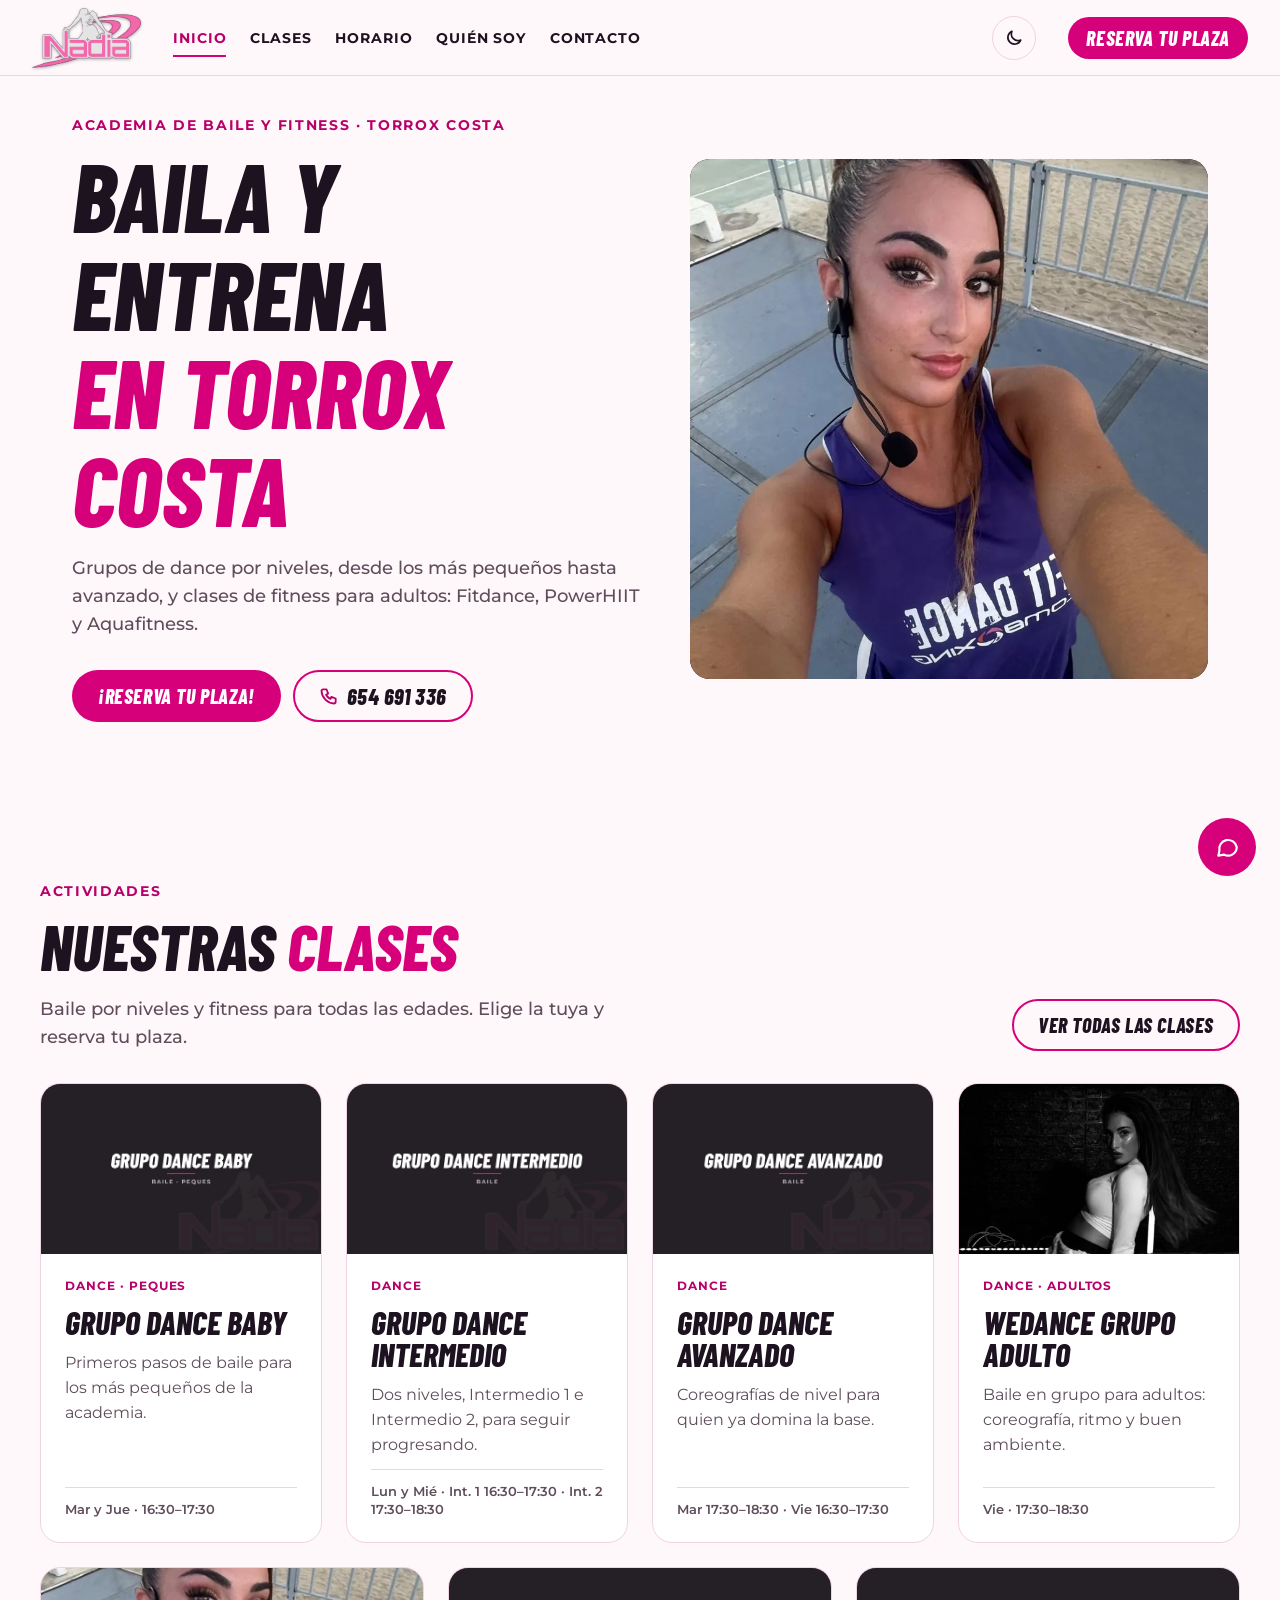
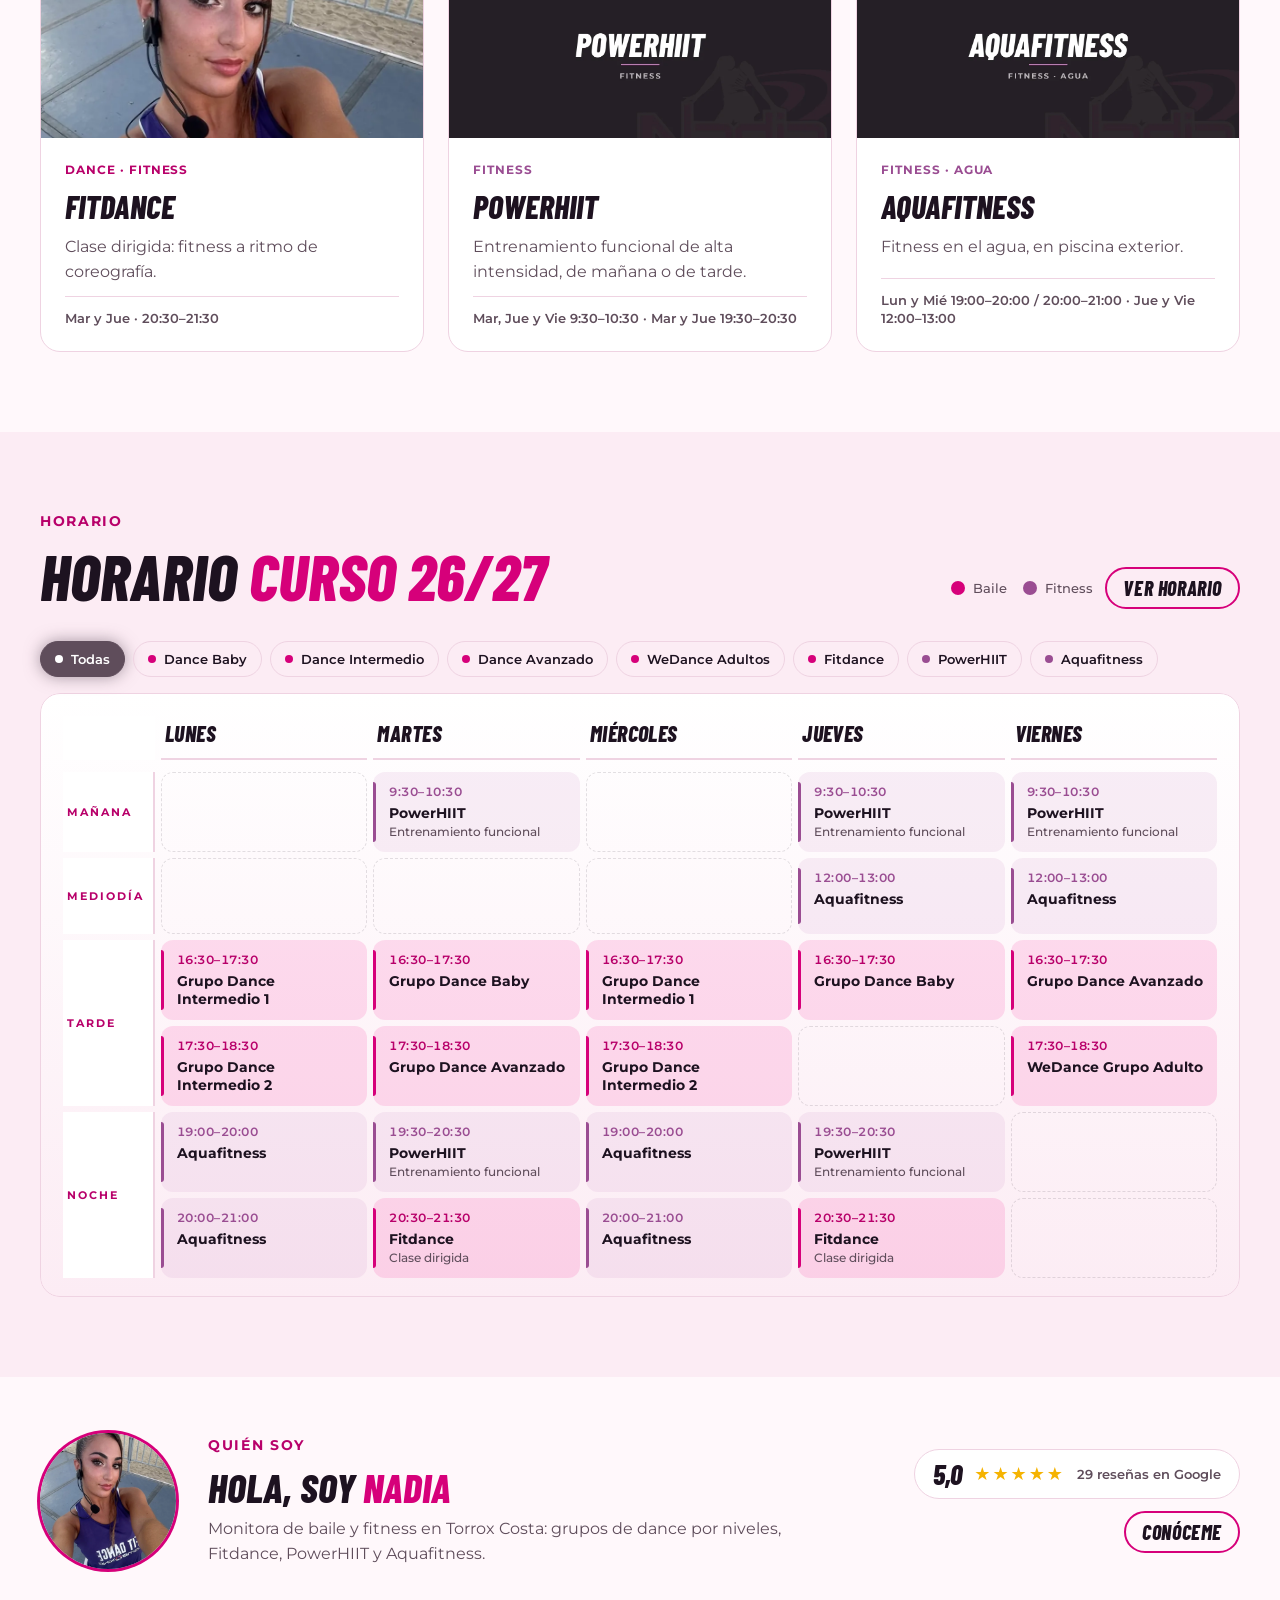
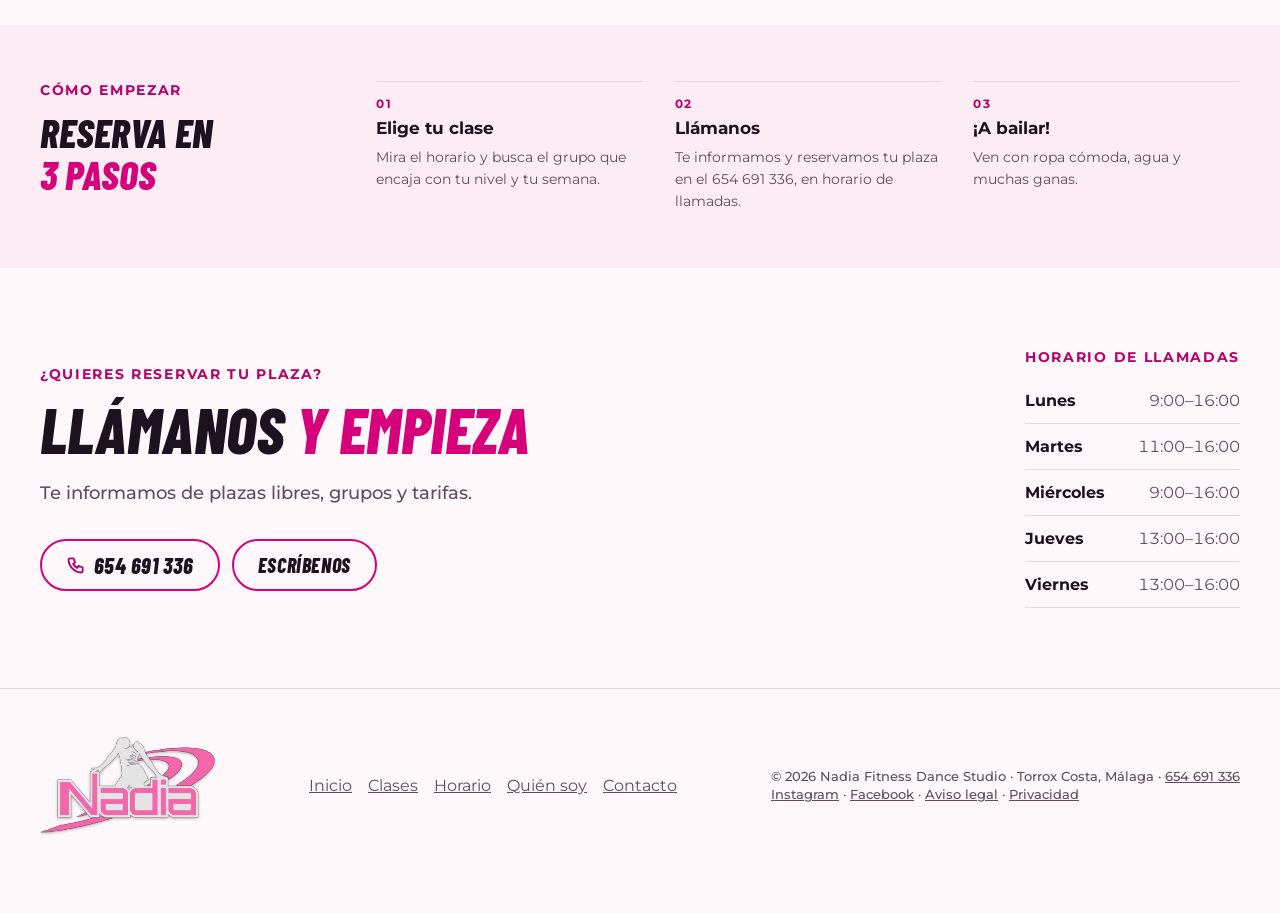
==== commit d99fa76f: "Class grid: 4 dance + 3 fitness as two full rows Co-Authored-By: Claude Opus 5.5 <noreply@anthropic." ====
--- a/index.html
+++ b/index.html
@@ -25,7 +25,7 @@
 <link rel="preload" href="assets/fonts/montserrat-var-normal-latin.woff2" as="font" type="font/woff2" crossorigin>
 <link rel="preload" href="assets/fonts/barlow-condensed-800-italic-latin.woff2" as="font" type="font/woff2" crossorigin>
 <link rel="stylesheet" href="assets/css/fonts.css?v=1">
-<link rel="stylesheet" href="assets/css/styles.css?v=19">
+<link rel="stylesheet" href="assets/css/styles.css?v=20">
 <script type="application/ld+json">{"@context": "https://schema.org", "@type": "SportsActivityLocation", "name": "Nadia Fitness Dance Studio", "description": "Academia de baile y fitness en Torrox Costa: grupos de dance por niveles, Fitdance, PowerHIIT y Aquafitness.", "url": "https://negimaru.github.io/nadia-fitness/", "telephone": "+34654691336", "image": "https://negimaru.github.io/nadia-fitness/assets/img/og-nadia-fitness.jpg", "address": {"@type": "PostalAddress", "streetAddress": "Urb. Santa Rosa, Calle Margarita 6", "postalCode": "29793", "addressLocality": "Torrox Costa", "addressRegion": "Málaga", "addressCountry": "ES"}, "geo": {"@type": "GeoCoordinates", "latitude": 36.734952643097586, "longitude": -3.973681796403784}, "hasMap": "https://maps.app.goo.gl/jp69zpacG6Zni4Du5", "openingHoursSpecification": [{"@type": "OpeningHoursSpecification", "dayOfWeek": ["Monday", "Tuesday", "Wednesday", "Thursday", "Friday"], "opens": "09:30", "closes": "21:30"}], "areaServed": ["Torrox", "Torrox Costa", "Nerja", "Algarrobo"], "sameAs": ["https://www.instagram.com/nadiafitnessdancestudio/", "https://www.facebook.com/profile.php?id=61571423443783"]}</script>
 </head>
 <body>
@@ -65,7 +65,7 @@
 </div>
 <a class="nf-btn nf-btn-outline" href="clases/">Ver todas las clases</a>
 </div>
-<div class="nf-grid">
+<div class="nf-grid nf-grid-classes">
 <article class="nf-card">
 <div class="nf-photo"><!-- TODO: placeholder image; replace assets/img/clases/dance-baby.webp with a real photo (same name, ~1200×750) --><img src="assets/img/clases/dance-baby.webp?v=3" alt="Clase de Grupo Dance Baby en Nadia Fitness Dance Studio" width="1200" height="750" loading="lazy"></div>
 <div class="nf-card-body">
--- a/assets/css/styles.css
+++ b/assets/css/styles.css
@@ -160,6 +160,12 @@
 
 /* ---------- Class cards ---------- */
 .nf-grid { display: grid; grid-template-columns: repeat(auto-fit, minmax(260px, 1fr)); gap: var(--space-6); }
+/* 7 classes = 4 dance + 3 fitness: two full rows instead of a 4+3 grid with a gap */
+.nf-grid-classes { grid-template-columns: repeat(12, minmax(0, 1fr)); }
+.nf-grid-classes > :nth-child(-n+4) { grid-column: span 3; }
+.nf-grid-classes > :nth-child(n+5) { grid-column: span 4; }
+@media (max-width: 1020px) { .nf-grid-classes > :nth-child(-n+4) { grid-column: span 6; } }
+@media (max-width: 700px) { .nf-grid-classes > * { grid-column: 1 / -1 !important; } }
 .nf-card { background: var(--surface); border: 1px solid var(--line); border-radius: var(--radius-lg); overflow: hidden; display: flex; flex-direction: column; scroll-margin-top: calc(var(--nav-height) + 24px); }
 .nf-card .nf-photo { border-radius: 0; height: 170px; }
 .nf-card-body { padding: var(--space-6); display: flex; flex-direction: column; gap: var(--space-3); flex: 1; }
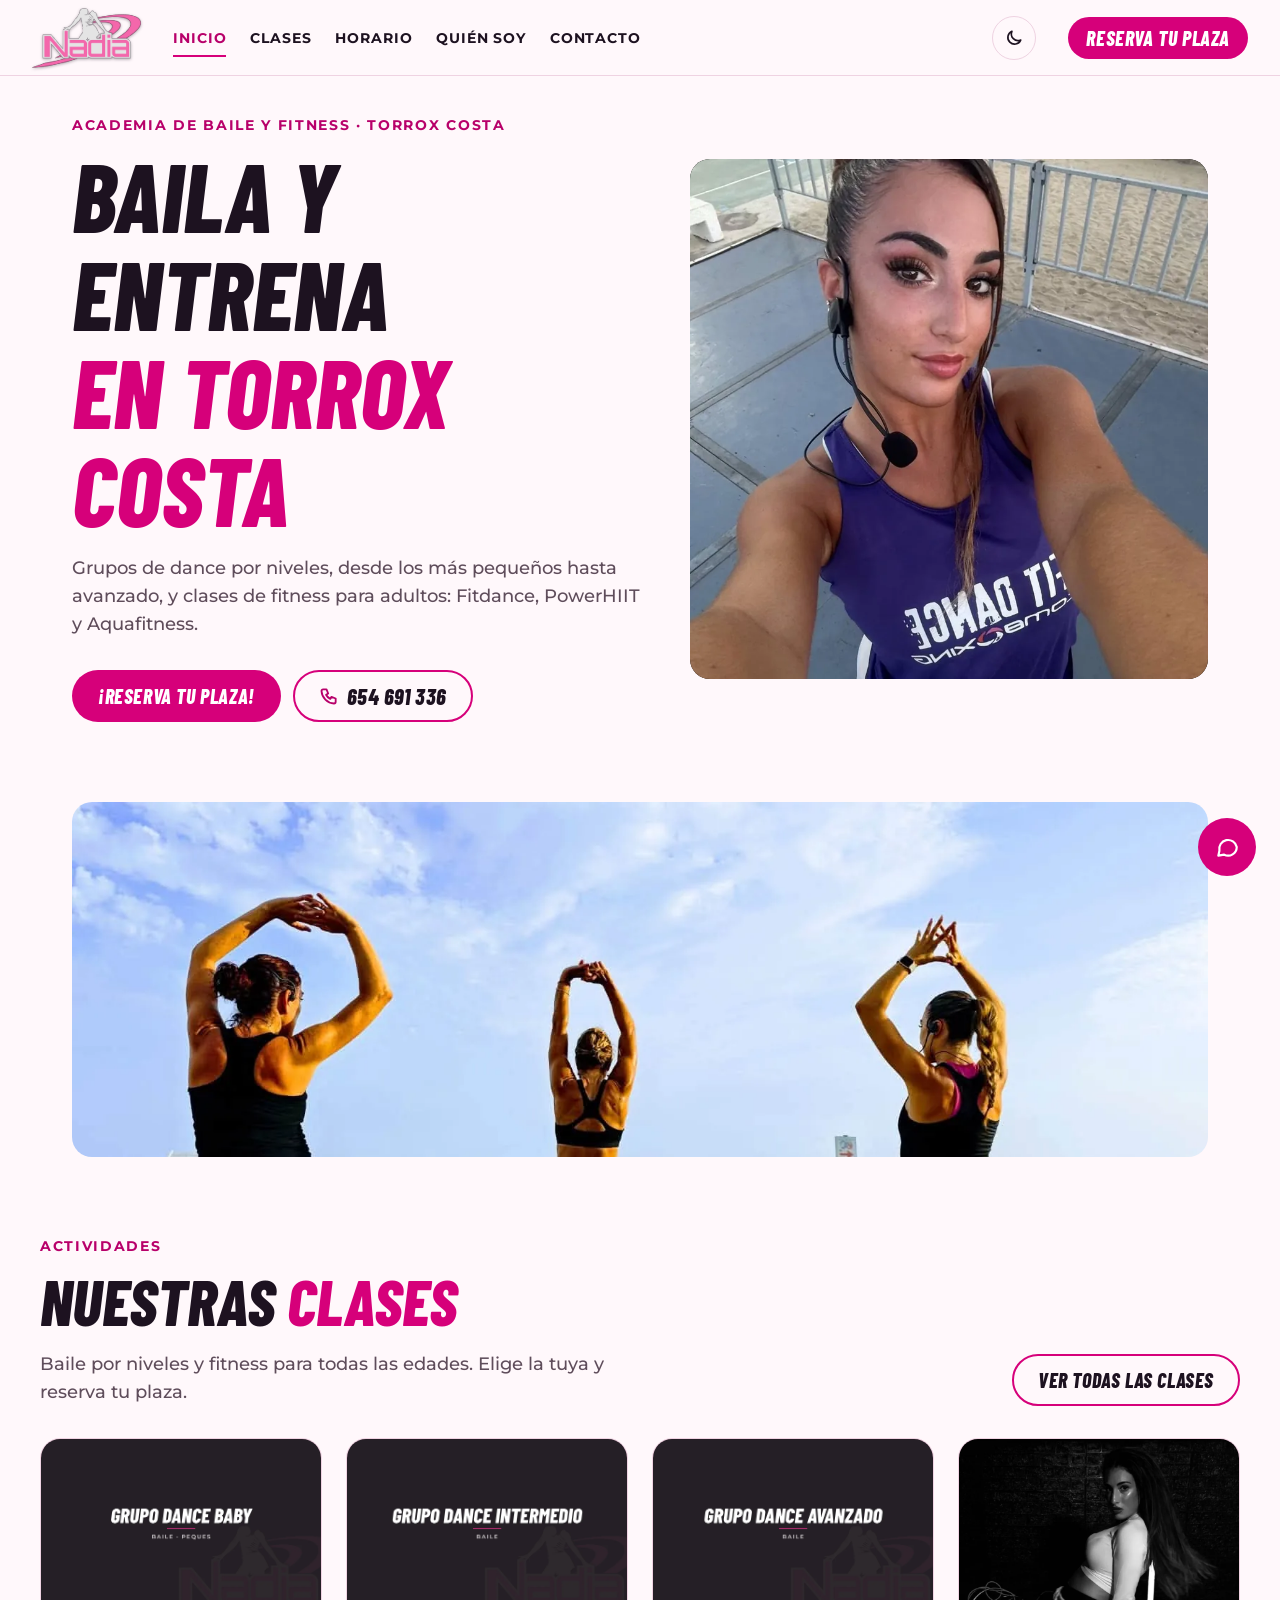
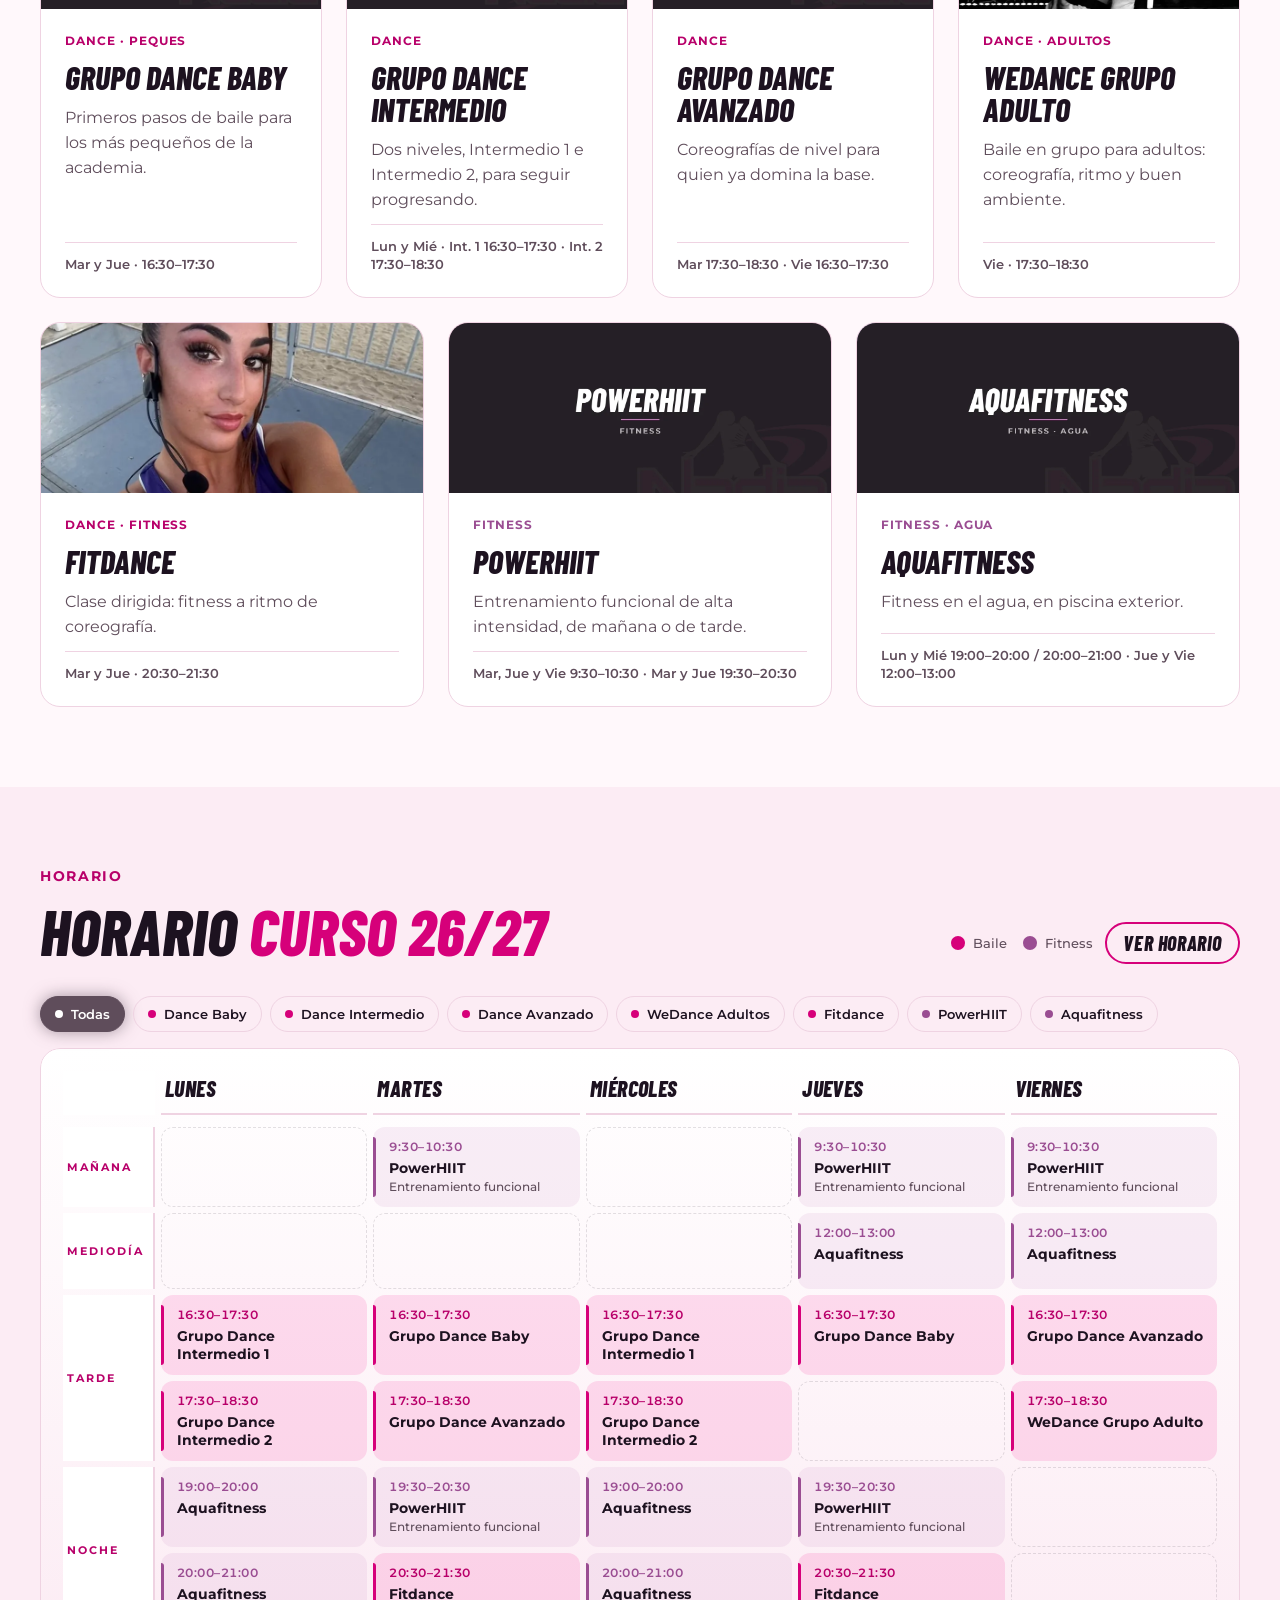
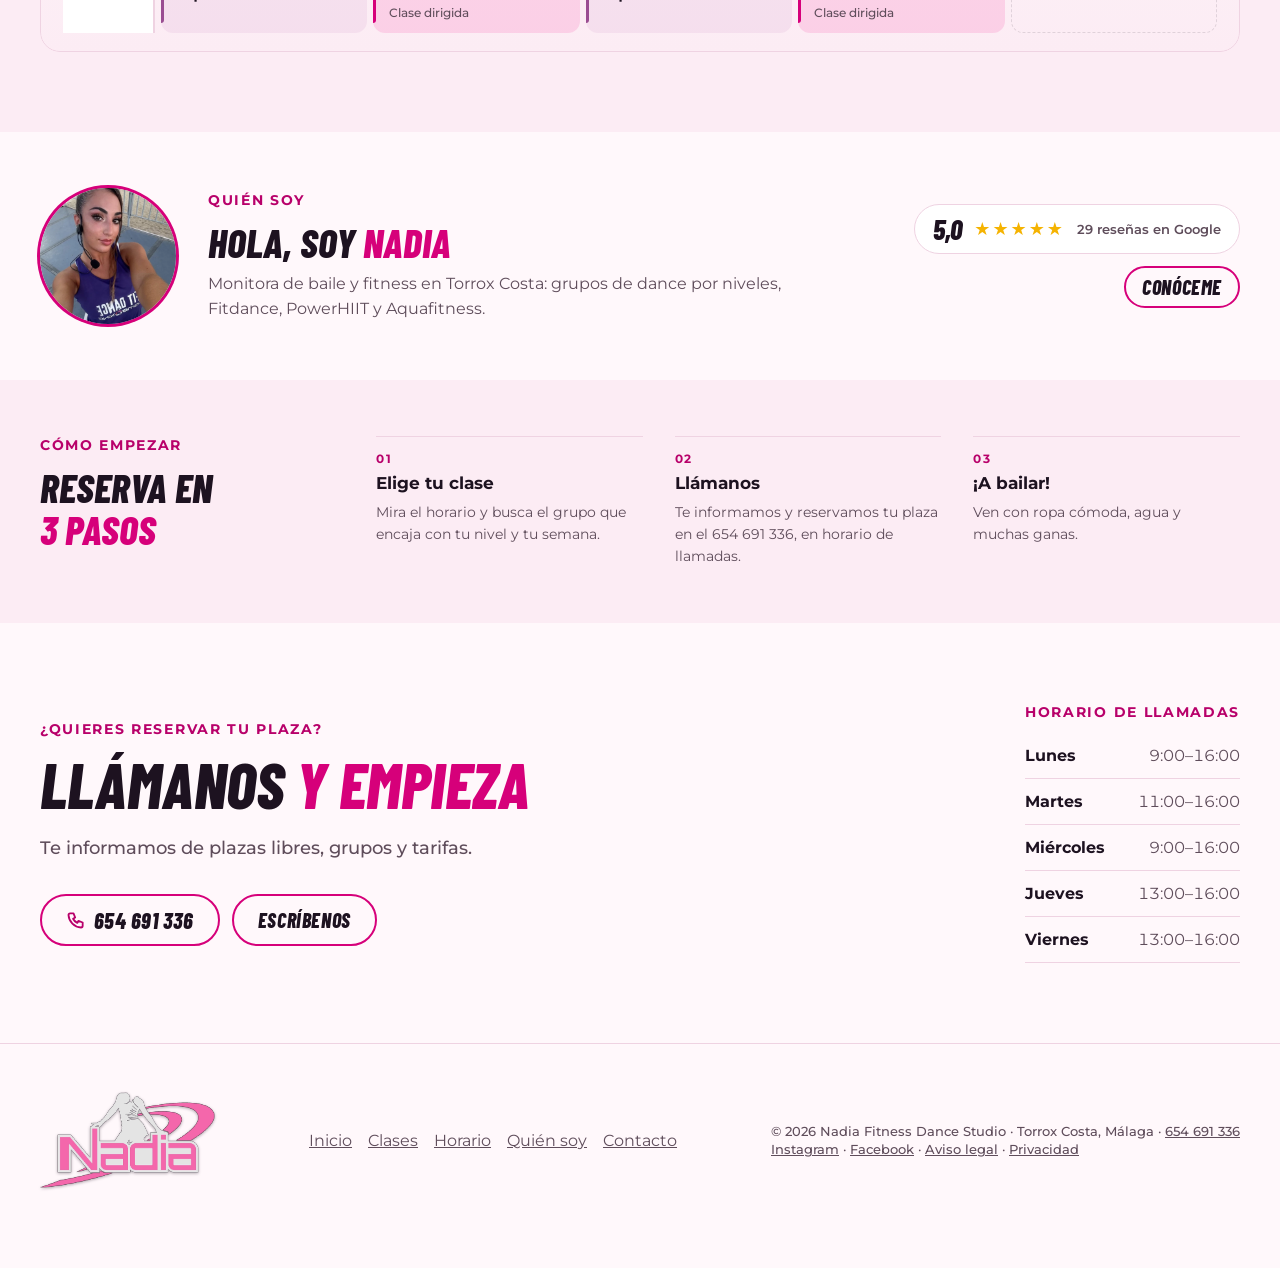
==== commit 3eaa4af1: "Add outdoor class photos (cropped above the audience) Only the instructors, sky and sea: the origina" ====
--- a/index.html
+++ b/index.html
@@ -18,14 +18,14 @@
 <meta property="og:image:height" content="630">
 <meta property="og:image:alt" content="Logotipo de Nadia Fitness Dance Studio sobre bailarines">
 <meta name="twitter:card" content="summary_large_image">
-<link rel="icon" href="assets/img/favicon.svg?v=2" type="image/svg+xml">
+<link rel="icon" href="assets/img/favicon.svg?v=3" type="image/svg+xml">
 <link rel="apple-touch-icon" href="assets/img/apple-touch-icon.png">
 <link rel="manifest" href="site.webmanifest">
 <script>try{var t=localStorage.getItem("nf-theme");if(t)document.documentElement.setAttribute("data-theme",t)}catch(e){}</script>
 <link rel="preload" href="assets/fonts/montserrat-var-normal-latin.woff2" as="font" type="font/woff2" crossorigin>
 <link rel="preload" href="assets/fonts/barlow-condensed-800-italic-latin.woff2" as="font" type="font/woff2" crossorigin>
 <link rel="stylesheet" href="assets/css/fonts.css?v=1">
-<link rel="stylesheet" href="assets/css/styles.css?v=20">
+<link rel="stylesheet" href="assets/css/styles.css?v=21">
 <script type="application/ld+json">{"@context": "https://schema.org", "@type": "SportsActivityLocation", "name": "Nadia Fitness Dance Studio", "description": "Academia de baile y fitness en Torrox Costa: grupos de dance por niveles, Fitdance, PowerHIIT y Aquafitness.", "url": "https://negimaru.github.io/nadia-fitness/", "telephone": "+34654691336", "image": "https://negimaru.github.io/nadia-fitness/assets/img/og-nadia-fitness.jpg", "address": {"@type": "PostalAddress", "streetAddress": "Urb. Santa Rosa, Calle Margarita 6", "postalCode": "29793", "addressLocality": "Torrox Costa", "addressRegion": "Málaga", "addressCountry": "ES"}, "geo": {"@type": "GeoCoordinates", "latitude": 36.734952643097586, "longitude": -3.973681796403784}, "hasMap": "https://maps.app.goo.gl/jp69zpacG6Zni4Du5", "openingHoursSpecification": [{"@type": "OpeningHoursSpecification", "dayOfWeek": ["Monday", "Tuesday", "Wednesday", "Thursday", "Friday"], "opens": "09:30", "closes": "21:30"}], "areaServed": ["Torrox", "Torrox Costa", "Nerja", "Algarrobo"], "sameAs": ["https://www.instagram.com/nadiafitnessdancestudio/", "https://www.facebook.com/profile.php?id=61571423443783"]}</script>
 </head>
 <body>
@@ -56,6 +56,8 @@
 <div class="nf-photo nf-photo-main"><img src="assets/img/monitora-fitdance.webp" alt="Nadia, monitora de Nadia Fitness Dance Studio, con micrófono antes de una clase" width="840" height="840" fetchpriority="high"></div>
 </div></section>
 
+<div class="nf-wrap nf-banner-wrap"><figure class="nf-banner"><img src="assets/img/clase-aire-libre-1.webp" alt="Tres monitoras de espaldas, con los brazos en alto, dirigen una clase de baile al aire libre junto al mar" width="1600" height="500" loading="lazy"></figure>
+</div>
 <section class="nf-section" id="classes"><div class="nf-wrap">
 <div class="nf-section-head">
 <div>
--- a/assets/css/styles.css
+++ b/assets/css/styles.css
@@ -145,6 +145,10 @@
 .nf-page-hero .nf-wrap { position: relative; }
 
 /* ---------- Sections ---------- */
+.nf-banner-wrap { padding: 0 var(--space-8); }
+.nf-banner { margin: 0; border-radius: var(--radius-lg); overflow: hidden; }
+.nf-banner img { display: block; width: 100%; aspect-ratio: 16 / 5; object-fit: cover; object-position: 50% 40%; }
+@media (max-width: 800px) { .nf-banner-wrap { padding: 0 var(--space-4); } .nf-banner img { aspect-ratio: auto; } }
 .nf-hero-tags { margin-top: var(--space-6); }
 .nf-toolbar { justify-content: space-between; margin-bottom: var(--space-6); }
 .nf-jump { margin-bottom: var(--head-gap); }
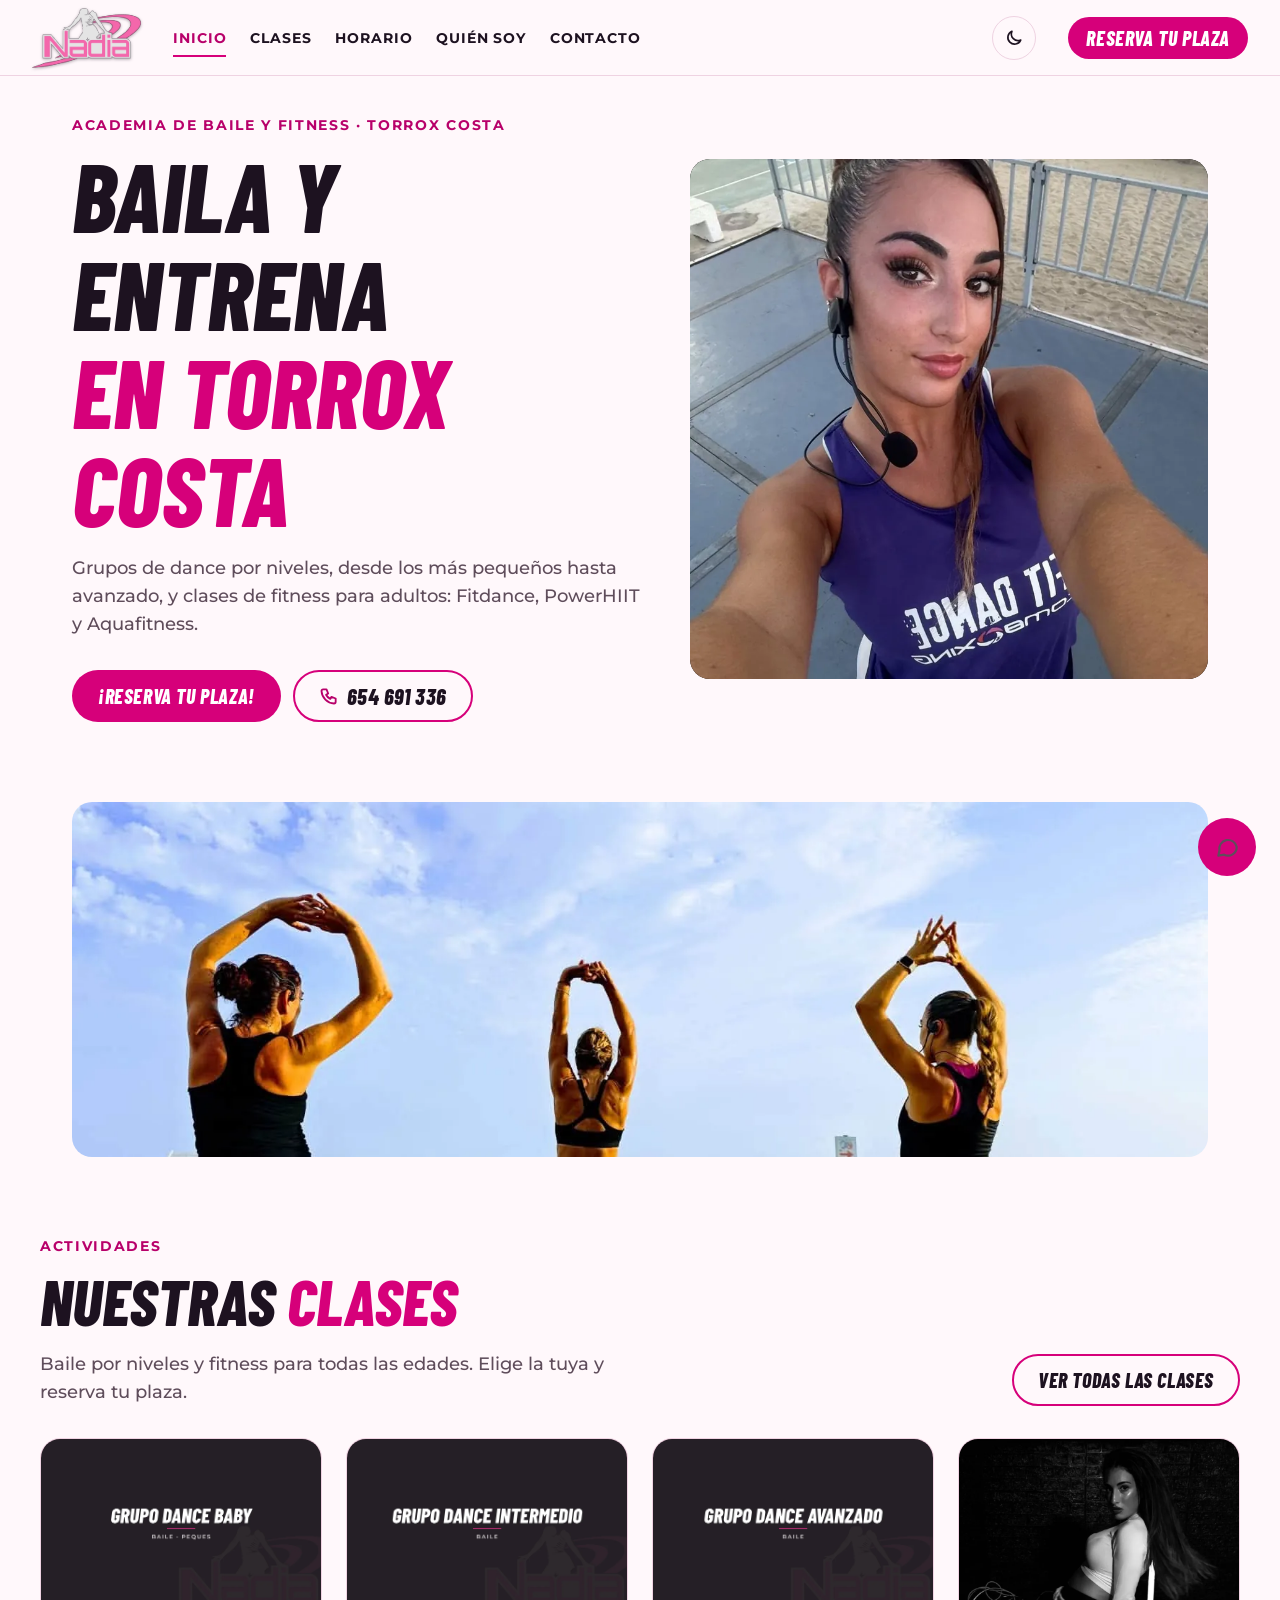
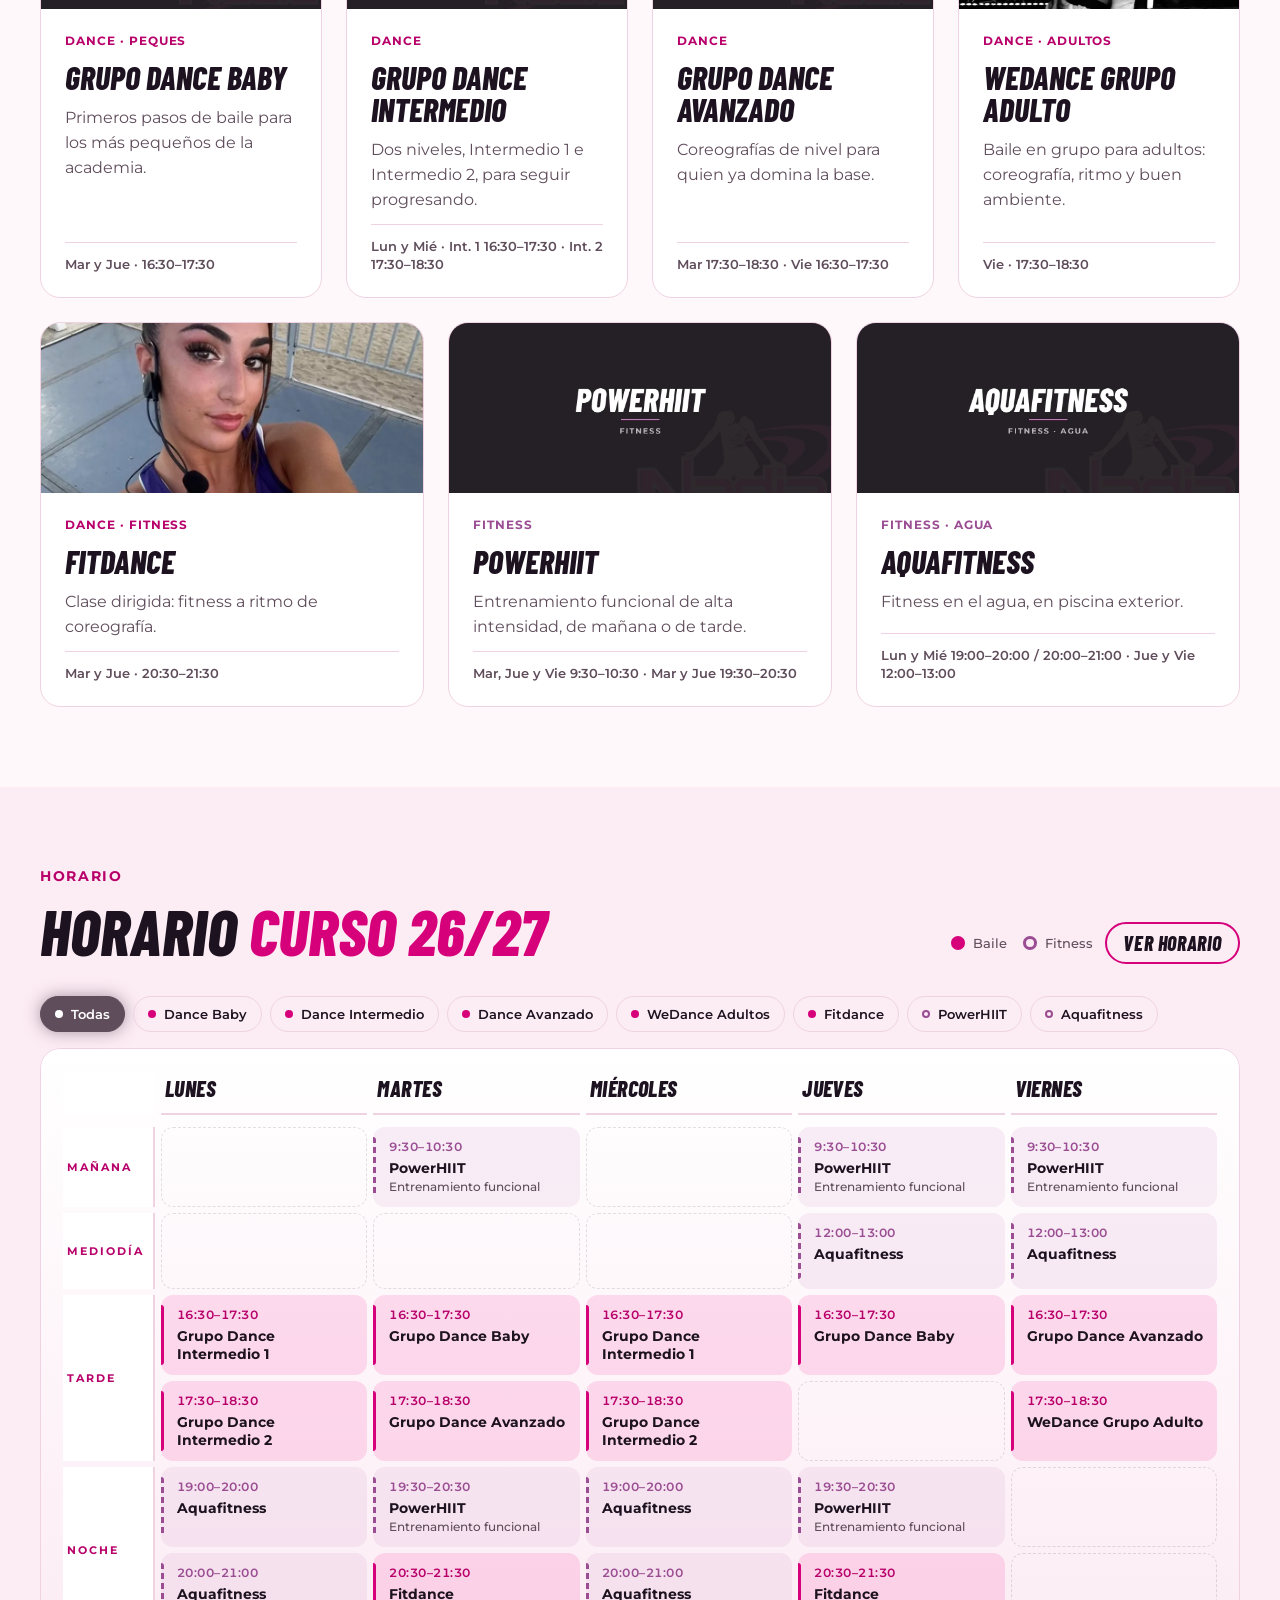
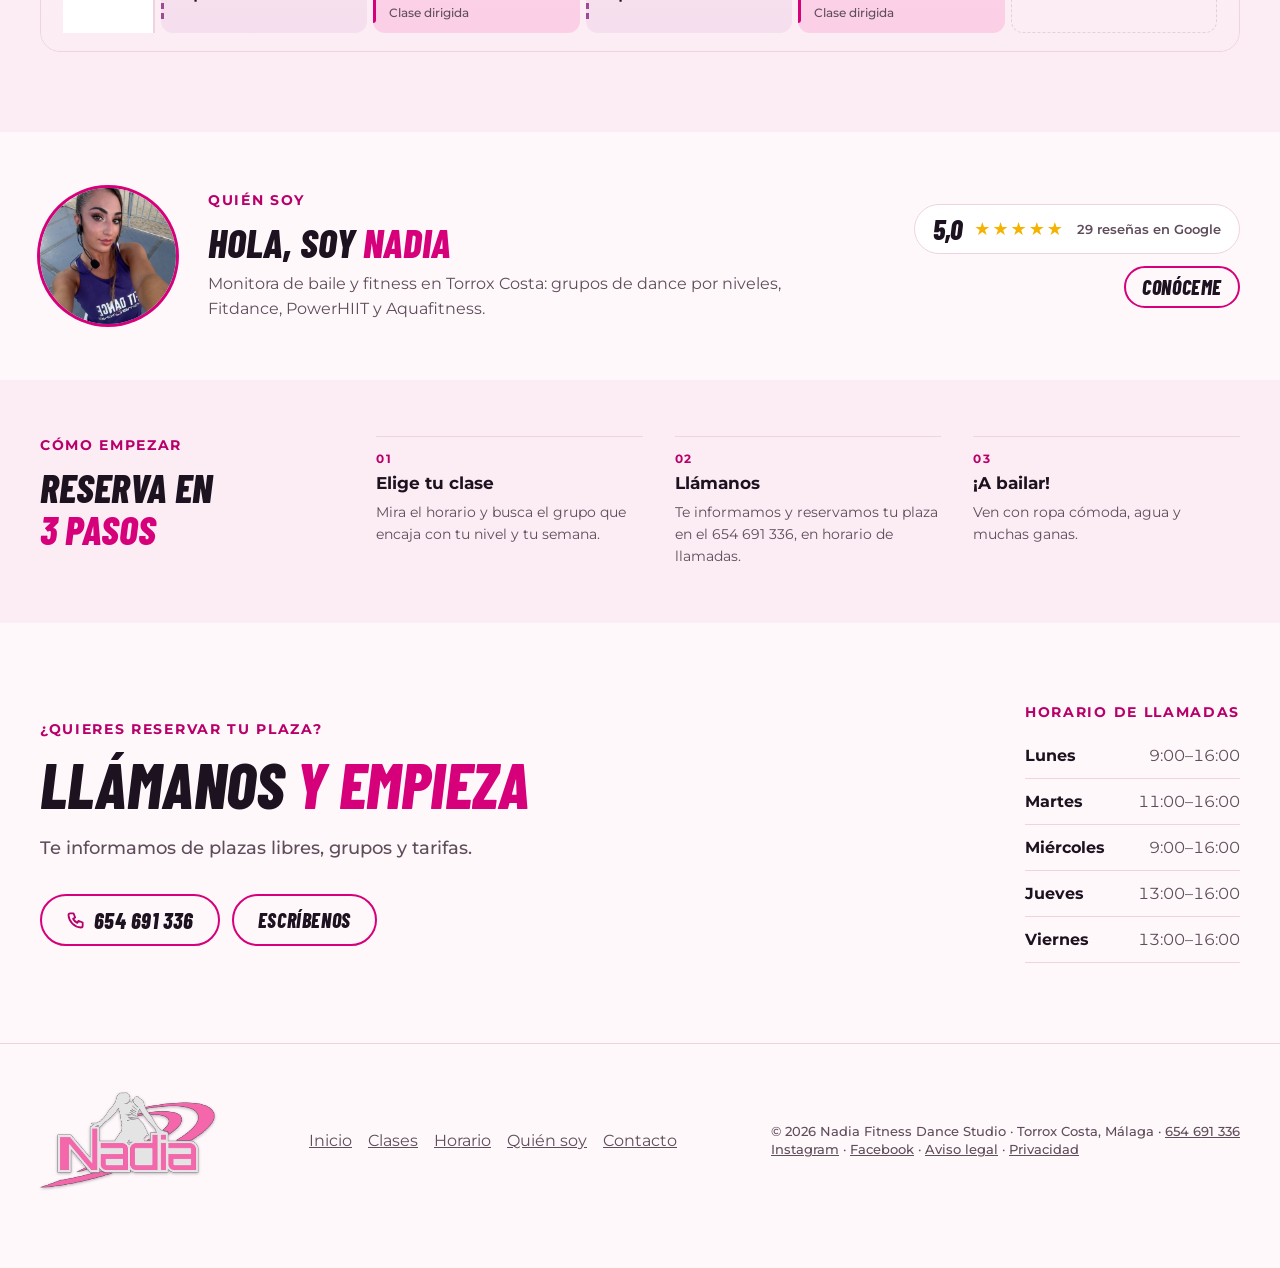
==== commit 42bcc057: "Accessibility fixes (WCAG 2.2 AA review) - Focused elements are no longer hidden under the fixed mob" ====
--- a/index.html
+++ b/index.html
@@ -25,7 +25,7 @@
 <link rel="preload" href="assets/fonts/montserrat-var-normal-latin.woff2" as="font" type="font/woff2" crossorigin>
 <link rel="preload" href="assets/fonts/barlow-condensed-800-italic-latin.woff2" as="font" type="font/woff2" crossorigin>
 <link rel="stylesheet" href="assets/css/fonts.css?v=1">
-<link rel="stylesheet" href="assets/css/styles.css?v=21">
+<link rel="stylesheet" href="assets/css/styles.css?v=23">
 <script type="application/ld+json">{"@context": "https://schema.org", "@type": "SportsActivityLocation", "name": "Nadia Fitness Dance Studio", "description": "Academia de baile y fitness en Torrox Costa: grupos de dance por niveles, Fitdance, PowerHIIT y Aquafitness.", "url": "https://negimaru.github.io/nadia-fitness/", "telephone": "+34654691336", "image": "https://negimaru.github.io/nadia-fitness/assets/img/og-nadia-fitness.jpg", "address": {"@type": "PostalAddress", "streetAddress": "Urb. Santa Rosa, Calle Margarita 6", "postalCode": "29793", "addressLocality": "Torrox Costa", "addressRegion": "Málaga", "addressCountry": "ES"}, "geo": {"@type": "GeoCoordinates", "latitude": 36.734952643097586, "longitude": -3.973681796403784}, "hasMap": "https://maps.app.goo.gl/jp69zpacG6Zni4Du5", "openingHoursSpecification": [{"@type": "OpeningHoursSpecification", "dayOfWeek": ["Monday", "Tuesday", "Wednesday", "Thursday", "Friday"], "opens": "09:30", "closes": "21:30"}], "areaServed": ["Torrox", "Torrox Costa", "Nerja", "Algarrobo"], "sameAs": ["https://www.instagram.com/nadiafitnessdancestudio/", "https://www.facebook.com/profile.php?id=61571423443783"]}</script>
 </head>
 <body>
@@ -69,7 +69,7 @@
 </div>
 <div class="nf-grid nf-grid-classes">
 <article class="nf-card">
-<div class="nf-photo"><!-- TODO: placeholder image; replace assets/img/clases/dance-baby.webp with a real photo (same name, ~1200×750) --><img src="assets/img/clases/dance-baby.webp?v=3" alt="Clase de Grupo Dance Baby en Nadia Fitness Dance Studio" width="1200" height="750" loading="lazy"></div>
+<div class="nf-photo"><!-- TODO: placeholder image; replace assets/img/clases/dance-baby.webp with a real photo (same name, ~1200×750) --><img src="assets/img/clases/dance-baby.webp?v=3" alt="" width="1200" height="750" loading="lazy"></div>
 <div class="nf-card-body">
 <span class="nf-chip">Dance · Peques</span>
 <h3 class="nf-d"><a class="nf-card-link" href="clases/#dance-baby">Grupo Dance Baby</a></h3>
@@ -78,7 +78,7 @@
 </div>
 </article>
 <article class="nf-card">
-<div class="nf-photo"><!-- TODO: placeholder image; replace assets/img/clases/dance-intermedio.webp with a real photo (same name, ~1200×750) --><img src="assets/img/clases/dance-intermedio.webp?v=3" alt="Clase de Grupo Dance Intermedio en Nadia Fitness Dance Studio" width="1200" height="750" loading="lazy"></div>
+<div class="nf-photo"><!-- TODO: placeholder image; replace assets/img/clases/dance-intermedio.webp with a real photo (same name, ~1200×750) --><img src="assets/img/clases/dance-intermedio.webp?v=3" alt="" width="1200" height="750" loading="lazy"></div>
 <div class="nf-card-body">
 <span class="nf-chip">Dance</span>
 <h3 class="nf-d"><a class="nf-card-link" href="clases/#dance-intermedio">Grupo Dance Intermedio</a></h3>
@@ -87,7 +87,7 @@
 </div>
 </article>
 <article class="nf-card">
-<div class="nf-photo"><!-- TODO: placeholder image; replace assets/img/clases/dance-avanzado.webp with a real photo (same name, ~1200×750) --><img src="assets/img/clases/dance-avanzado.webp?v=3" alt="Clase de Grupo Dance Avanzado en Nadia Fitness Dance Studio" width="1200" height="750" loading="lazy"></div>
+<div class="nf-photo"><!-- TODO: placeholder image; replace assets/img/clases/dance-avanzado.webp with a real photo (same name, ~1200×750) --><img src="assets/img/clases/dance-avanzado.webp?v=3" alt="" width="1200" height="750" loading="lazy"></div>
 <div class="nf-card-body">
 <span class="nf-chip">Dance</span>
 <h3 class="nf-d"><a class="nf-card-link" href="clases/#dance-avanzado">Grupo Dance Avanzado</a></h3>
@@ -114,7 +114,7 @@
 </div>
 </article>
 <article class="nf-card">
-<div class="nf-photo"><!-- TODO: placeholder image; replace assets/img/clases/powerhiit.webp with a real photo (same name, ~1200×750) --><img src="assets/img/clases/powerhiit.webp?v=3" alt="Clase de PowerHIIT en Nadia Fitness Dance Studio" width="1200" height="750" loading="lazy"></div>
+<div class="nf-photo"><!-- TODO: placeholder image; replace assets/img/clases/powerhiit.webp with a real photo (same name, ~1200×750) --><img src="assets/img/clases/powerhiit.webp?v=3" alt="" width="1200" height="750" loading="lazy"></div>
 <div class="nf-card-body">
 <span class="nf-chip nf-chip-violet">Fitness</span>
 <h3 class="nf-d"><a class="nf-card-link" href="clases/#powerhiit">PowerHIIT</a></h3>
@@ -123,7 +123,7 @@
 </div>
 </article>
 <article class="nf-card">
-<div class="nf-photo nf-photo-aqua"><!-- TODO: placeholder image; replace assets/img/clases/aquafitness.webp with a real photo (same name, ~1200×750) --><img src="assets/img/clases/aquafitness.webp?v=3" alt="Clase de Aquafitness en Nadia Fitness Dance Studio" width="1200" height="750" loading="lazy"></div>
+<div class="nf-photo nf-photo-aqua"><!-- TODO: placeholder image; replace assets/img/clases/aquafitness.webp with a real photo (same name, ~1200×750) --><img src="assets/img/clases/aquafitness.webp?v=3" alt="" width="1200" height="750" loading="lazy"></div>
 <div class="nf-card-body">
 <span class="nf-chip nf-chip-violet">Fitness · Agua</span>
 <h3 class="nf-d"><a class="nf-card-link" href="clases/#aquafitness">Aquafitness</a></h3>
@@ -207,12 +207,12 @@
 <p class="nf-small">© <span id="year">2026</span> Nadia Fitness Dance Studio · Torrox Costa, Málaga · <a href="tel:+34654691336">654 691 336</a><br>
 <a href="https://www.instagram.com/nadiafitnessdancestudio/" rel="noopener">Instagram</a> · <a href="https://www.facebook.com/profile.php?id=61571423443783" rel="noopener">Facebook</a> · <a href="aviso-legal/">Aviso legal</a> · <a href="privacidad/">Privacidad</a></p>
 </div>
+<a class="nf-fab" href="https://wa.me/34654691336?text=%C2%A1Hola!%20Quiero%20informaci%C3%B3n%20sobre%20las%20clases." target="_blank" rel="noopener" aria-label="Escríbenos por WhatsApp"><svg viewBox="0 0 24 24" fill="none" stroke="currentColor" stroke-width="2" stroke-linecap="round" stroke-linejoin="round" aria-hidden="true"><path d="M21 12a8 8 0 0 1-11.6 7.1L4 20l1-4.6A8 8 0 1 1 21 12z"/></svg></a>
 </footer>
-<a class="nf-fab" href="https://wa.me/34654691336?text=%C2%A1Hola!%20Quiero%20informaci%C3%B3n%20sobre%20las%20clases." target="_blank" rel="noopener" aria-label="Escríbenos por WhatsApp"><svg viewBox="0 0 24 24" fill="none" stroke="currentColor" stroke-width="2" stroke-linecap="round" stroke-linejoin="round" aria-hidden="true"><path d="M21 12a8 8 0 0 1-11.6 7.1L4 20l1-4.6A8 8 0 1 1 21 12z"/></svg></a>
 <nav class="nf-mbar" aria-label="Contacto rápido">
 <a class="nf-mbar-call" href="tel:+34654691336"><svg viewBox="0 0 24 24" fill="none" stroke="currentColor" stroke-width="2.2" stroke-linecap="round" stroke-linejoin="round" aria-hidden="true"><path d="M5 4h4l2 5-2.5 1.5a11 11 0 0 0 5 5L15 13l5 2v4a2 2 0 0 1-2 2A16 16 0 0 1 3 6a2 2 0 0 1 2-2z"/></svg><span>Llamar</span></a>
 <a class="nf-mbar-wa" href="https://wa.me/34654691336?text=%C2%A1Hola!%20Quiero%20informaci%C3%B3n%20sobre%20las%20clases." target="_blank" rel="noopener"><svg viewBox="0 0 24 24" fill="none" stroke="currentColor" stroke-width="2" stroke-linecap="round" stroke-linejoin="round" aria-hidden="true"><path d="M21 12a8 8 0 0 1-11.6 7.1L4 20l1-4.6A8 8 0 1 1 21 12z"/></svg><span>WhatsApp</span></a>
 </nav>
-<script src="assets/js/main.js?v=9" defer></script>
+<script src="assets/js/main.js?v=11" defer></script>
 </body>
 </html>
--- a/assets/css/styles.css
+++ b/assets/css/styles.css
@@ -58,7 +58,7 @@
 
 /* ---------- Base ---------- */
 *, *::before, *::after { box-sizing: border-box; }
-html { scroll-behavior: smooth; }
+html { scroll-behavior: smooth; scroll-padding-top: calc(var(--nav-height) + 16px); }
 body { margin: 0; font-family: var(--font-sans); font-size: 16px; line-height: 25px; color: var(--ink); background: var(--bg); -webkit-font-smoothing: antialiased; }
 img { max-width: 100%; height: auto; }
 a { color: var(--pink-text); }
@@ -207,7 +207,7 @@
 .nf-schedule .k-dance::before { background: var(--pink); }
 .nf-schedule .k-dance time { color: var(--pink-text); }
 .nf-schedule .k-fit { background: rgba(199,125,191,.12); }
-.nf-schedule .k-fit::before { background: var(--violet); }
+.nf-schedule .k-fit::before { background: repeating-linear-gradient(to bottom, var(--violet) 0 6px, transparent 6px 10px); }
 .nf-schedule .k-fit time { color: var(--violet); }
 .nf-schedule .k-empty { background: transparent; border: 1px dashed var(--empty); }
 .nf-schedule .k-empty::before { content: none; }
@@ -219,6 +219,8 @@
 .nf-pick::before { content: ""; width: 8px; height: 8px; border-radius: 50%; background: var(--c); }
 .nf-pick.k-dance { --c: var(--pink); }
 .nf-pick.k-fit { --c: var(--violet); }
+.nf-pick.k-fit::before { background: transparent; box-shadow: inset 0 0 0 2px var(--c); }
+.nf-pick.k-fit[aria-pressed="true"]::before { box-shadow: inset 0 0 0 2px currentColor; }
 .nf-pick:hover { border-color: var(--c); }
 .nf-pick[aria-pressed="true"] { background: var(--c); border-color: var(--c); color: var(--on-violet); box-shadow: 0 0 16px color-mix(in srgb, var(--c) 55%, transparent); }
 .nf-pick.k-dance[aria-pressed="true"] { color: var(--on-pink); }
@@ -253,7 +255,7 @@
 .nf-acard.k-dance { background: rgba(242,0,133,.12); }
 .nf-acard.k-dance::before { background: var(--pink); }
 .nf-acard.k-fit { background: rgba(199,125,191,.14); }
-.nf-acard.k-fit::before { background: var(--violet); }
+.nf-acard.k-fit::before { background: repeating-linear-gradient(to bottom, var(--violet) 0 6px, transparent 6px 10px); }
 .nf-atime { display: flex; flex-direction: column; align-items: flex-end; font-variant-numeric: tabular-nums; }
 .nf-atime b { font: italic 800 24px/1 var(--font-display); }
 .nf-atime span { font: 600 12px/16px var(--font-sans); color: var(--ink-muted); margin-top: 2px; }
@@ -268,7 +270,7 @@
 .nf-legend span { display: inline-flex; gap: var(--space-2); align-items: center; }
 .nf-legend i { width: 14px; height: 14px; border-radius: 50%; display: inline-block; }
 .nf-legend i.k-dance { background: var(--pink); }
-.nf-legend i.k-fit { background: var(--violet); }
+.nf-legend i.k-fit { background: transparent; box-shadow: inset 0 0 0 3px var(--violet); }
 
 /* ---------- About ---------- */
 .nf-about { display: grid; grid-template-columns: minmax(0, 5fr) minmax(0, 7fr); gap: var(--space-12); align-items: center; }
@@ -332,6 +334,8 @@
 
 /* ---------- Contact ---------- */
 .nf-contact { display: grid; grid-template-columns: 1fr 1fr; gap: var(--space-12); align-items: start; }
+.nf-contact > *, .nf-form, .nf-field { min-width: 0; }
+.nf-field input, .nf-field select, .nf-field textarea { width: 100%; min-width: 0; }
 .nf-form { display: grid; gap: var(--space-4); background: var(--surface); border: 1px solid var(--line); border-radius: var(--radius-lg); padding: var(--space-8); }
 .nf-form > p { margin: 0; }
 .nf-field { display: grid; gap: var(--space-1); }
@@ -354,7 +358,15 @@
 .nf-info b { display: block; font: 700 13px/18px var(--font-sans); letter-spacing: .06em; text-transform: uppercase; }
 .nf-info span { color: var(--ink-muted); font-size: 15px; line-height: 22px; }
 
+/* ---------- Form errors ---------- */
+.nf-field-error { margin: 0; font: 600 14px/20px var(--font-sans); color: var(--pink-text); }
+.nf-field input[aria-invalid="true"] { border-color: var(--pink); border-width: 2px; }
+
 /* ---------- Legal pages ---------- */
+.nf-back { margin: 0 0 var(--space-4); }
+.nf-back-end { margin: var(--space-12) 0 0; padding-top: var(--space-6); border-top: 1px solid var(--line); }
+.nf-back-link { display: inline-flex; gap: var(--space-2); font: 700 14px/18px var(--font-sans); letter-spacing: .06em; text-transform: uppercase; color: var(--pink-text); text-decoration: none; }
+.nf-back-link:hover { text-decoration: underline; }
 .nf-prose > * { max-width: 760px; }
 .nf-prose h2 { font: italic 800 28px/1.1 var(--font-display); text-transform: uppercase; margin: var(--space-12) 0 var(--space-3); }
 .nf-prose h2:first-of-type { margin-top: 0; }
@@ -392,7 +404,9 @@
   .nf-class .nf-photo { min-height: 200px; }
 }
 @media (max-width: 800px) {
-  .nf-hero-in, .nf-contact, .nf-promo, .nf-shop, .nf-steps, .nf-steps-wrap, .nf-info, .nf-cta, .nf-about { grid-template-columns: 1fr; }
+  .nf-hero-in, .nf-contact, .nf-promo, .nf-shop, .nf-steps, .nf-steps-wrap, .nf-info, .nf-cta, .nf-about { grid-template-columns: minmax(0, 1fr); }
+  .nf-phone { max-width: 100%; }
+  html { scroll-padding-bottom: calc(84px + env(safe-area-inset-bottom)); }
   .nf-steps-wrap, .nf-steps { gap: var(--space-6); }
   .nf-h2-sm { font-size: 32px; }
   .nf-about { gap: var(--space-8); }
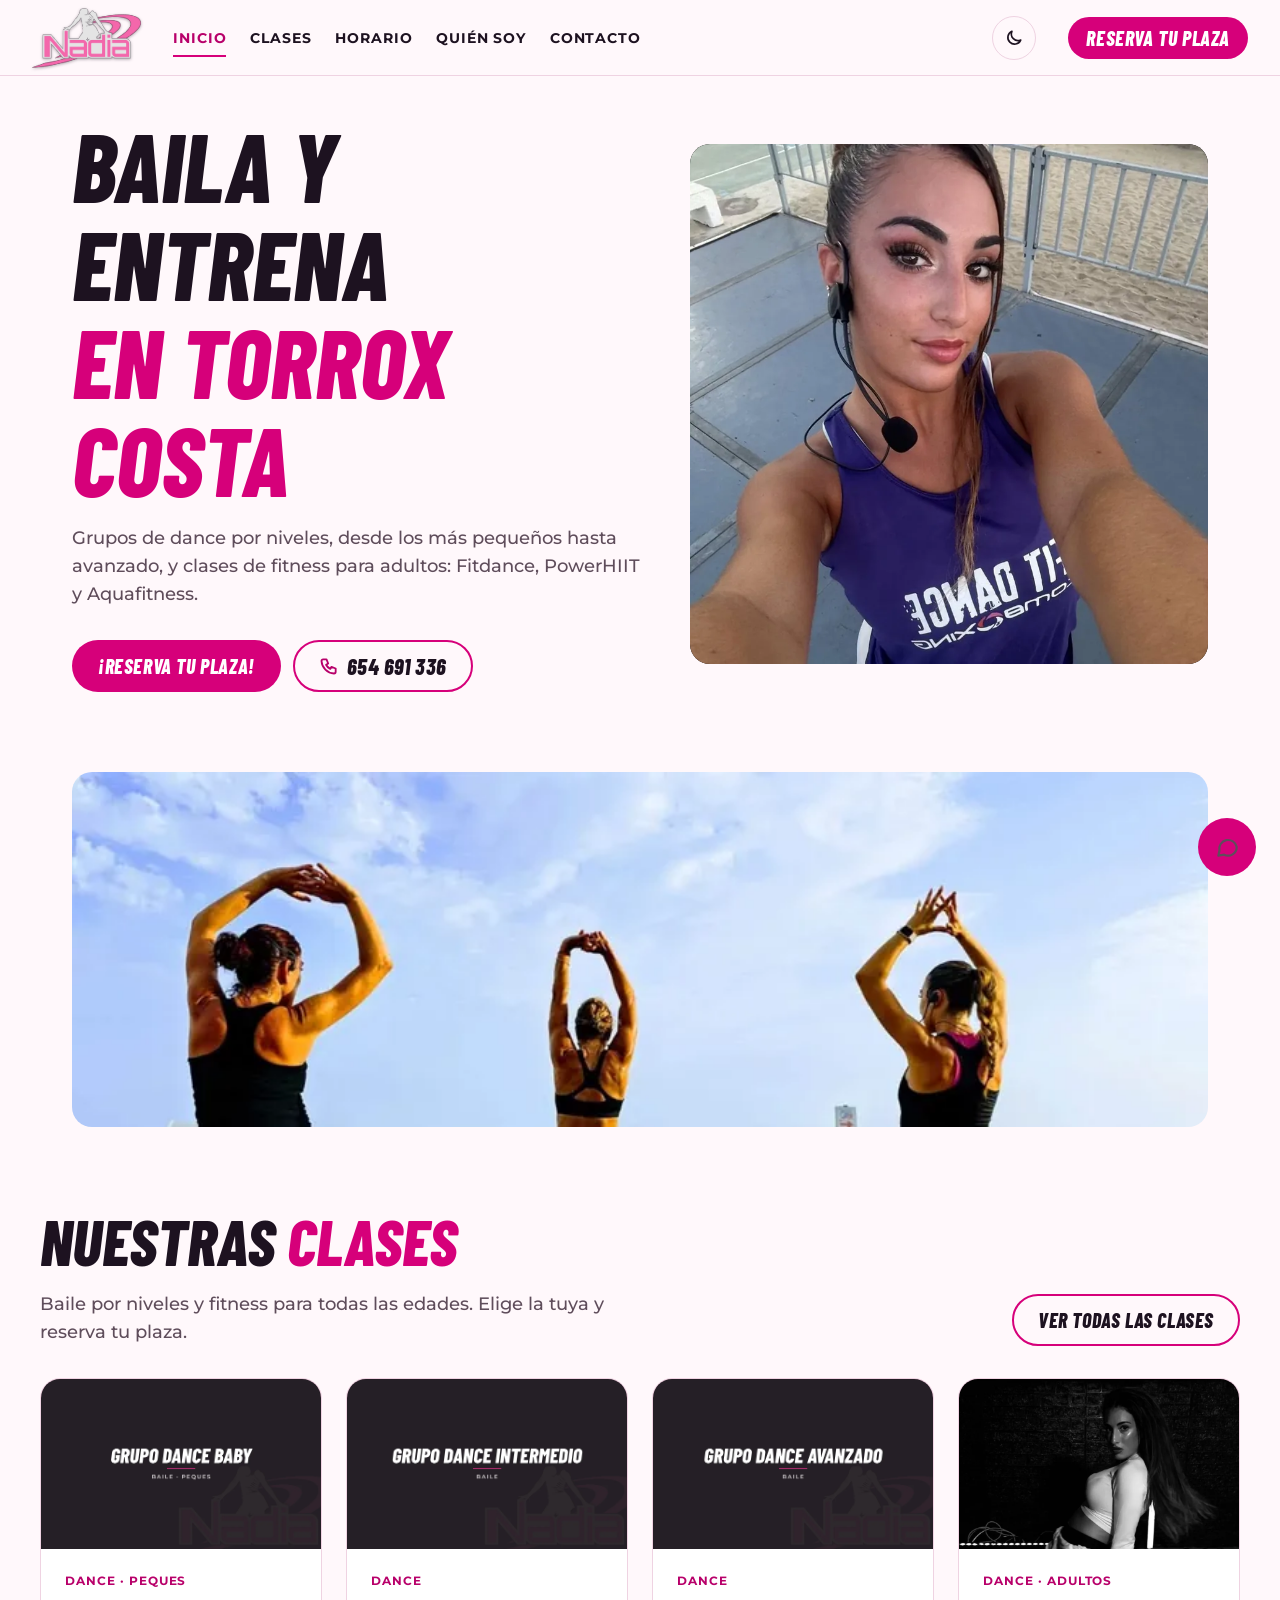
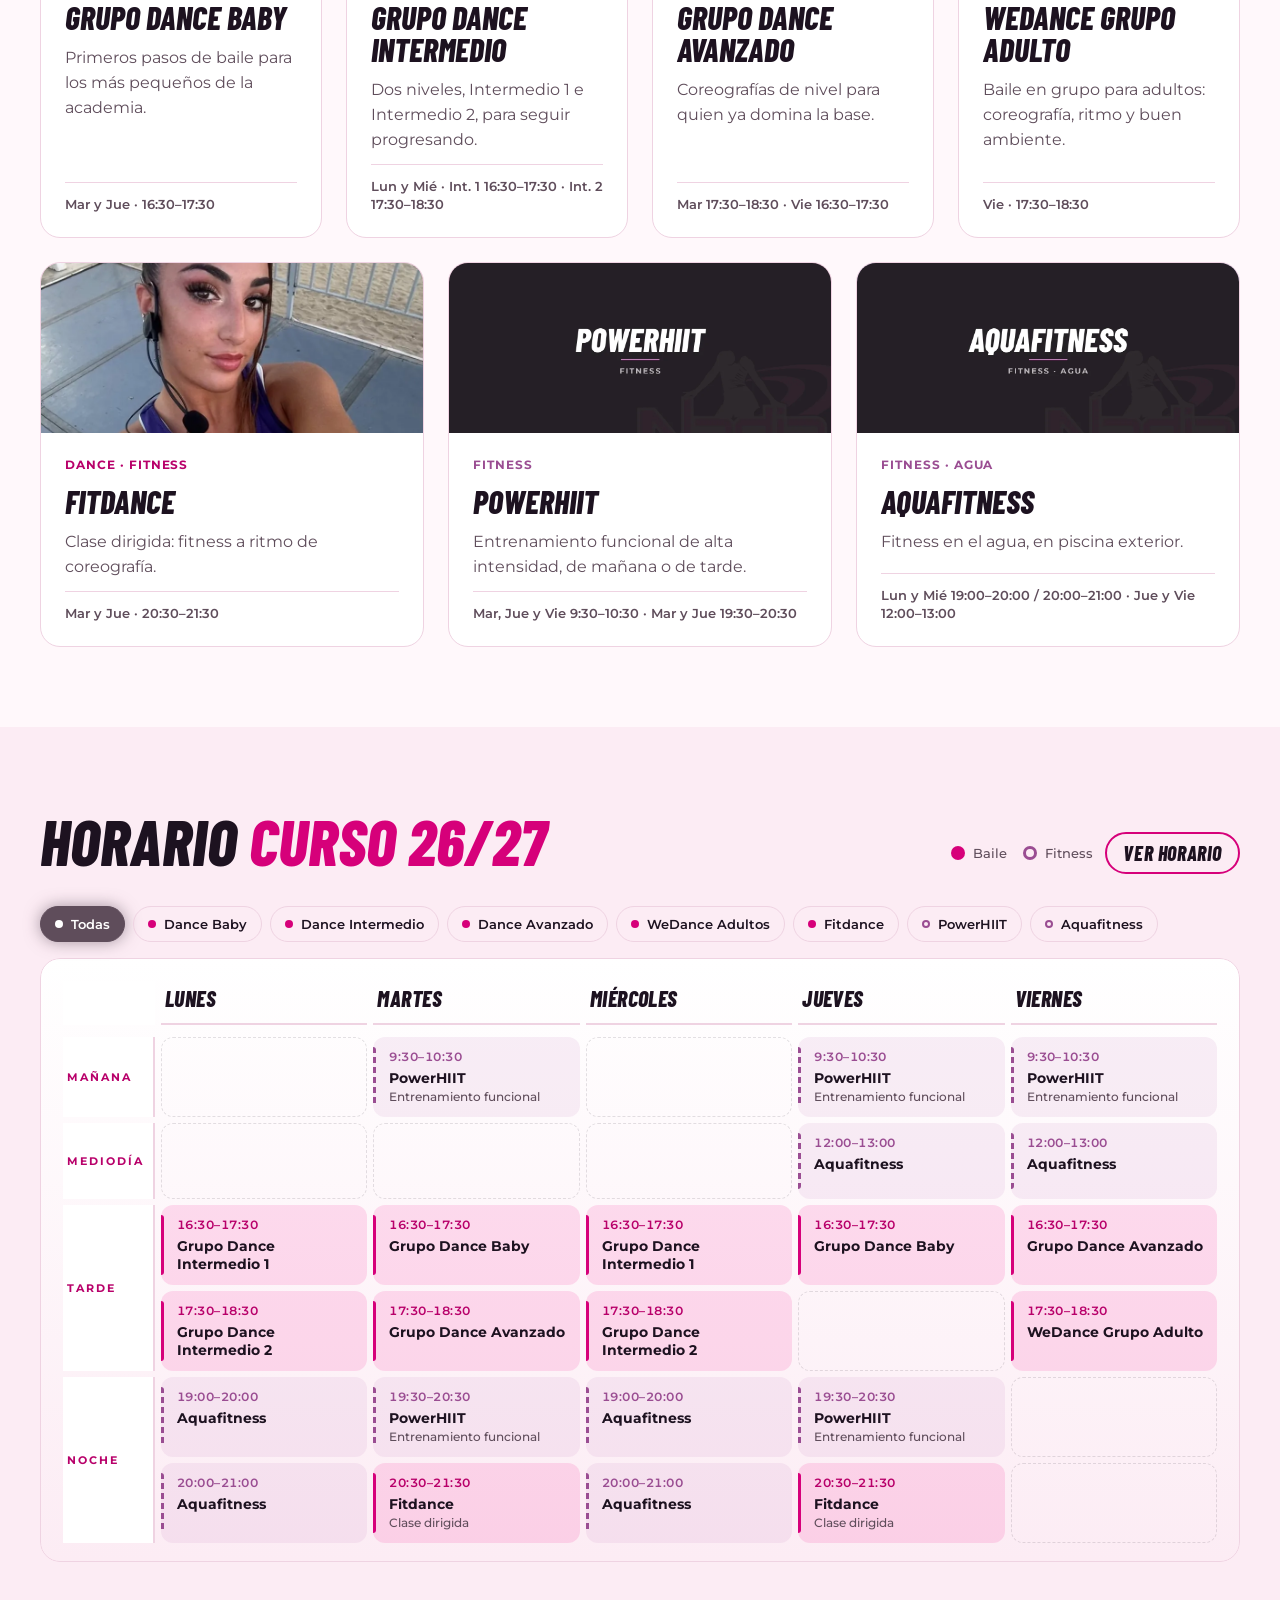
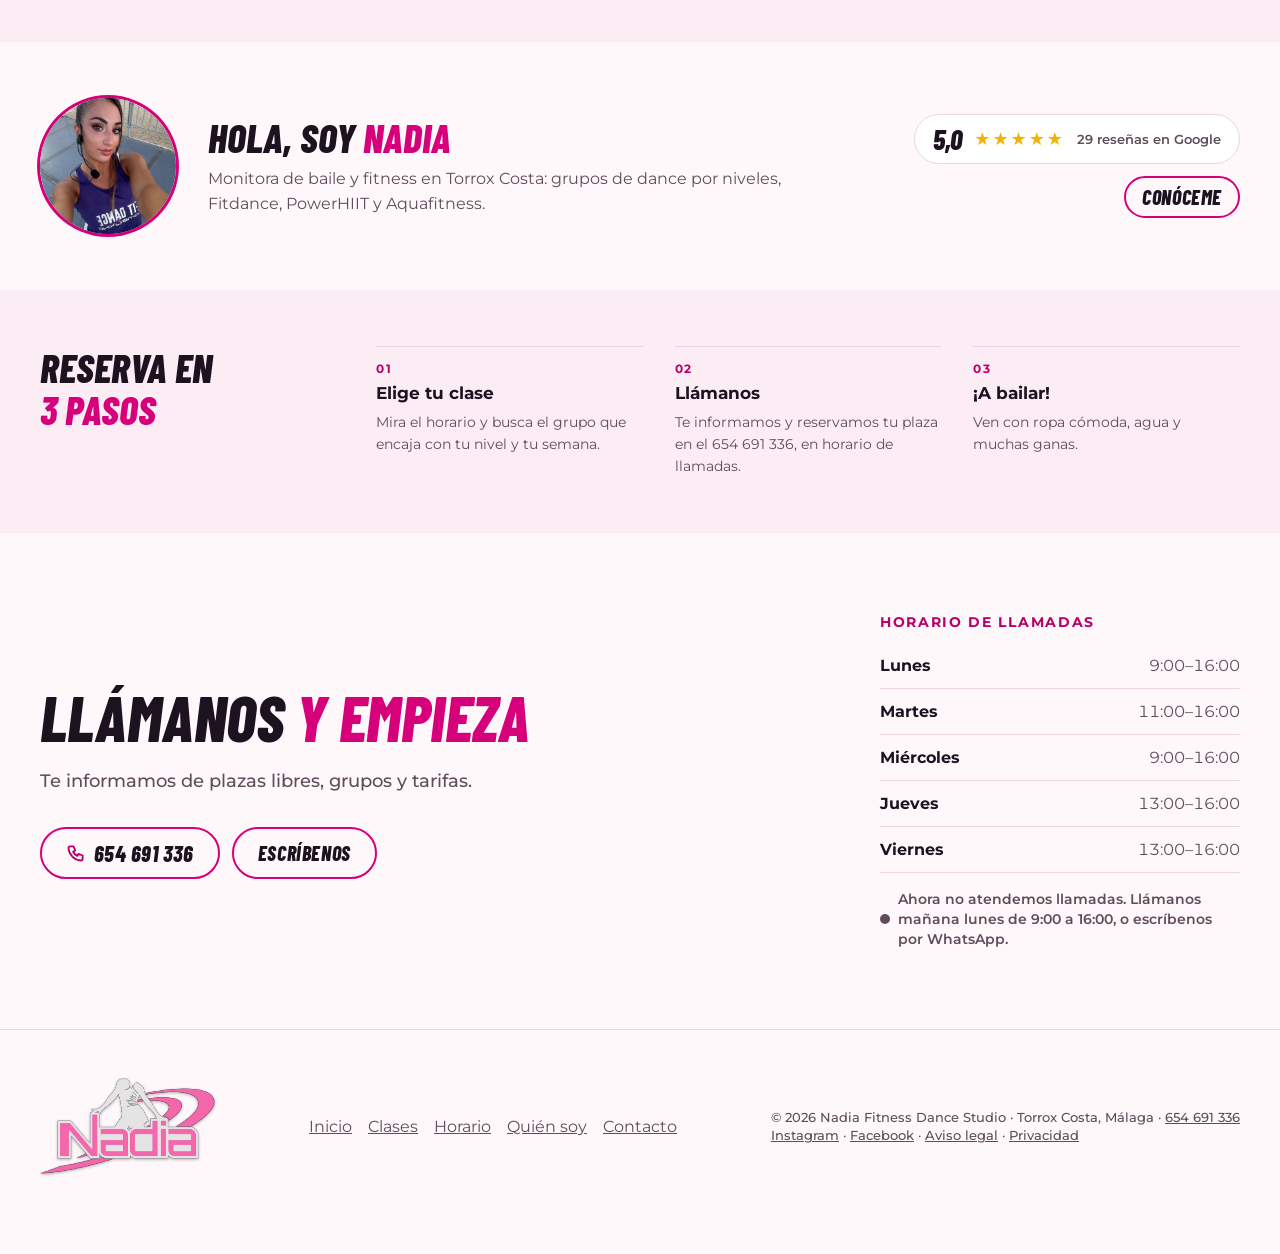
==== commit ff615584: "Usability, design and performance round - Call status next to the phone (is it answered now? otherwi" ====
--- a/index.html
+++ b/index.html
@@ -25,7 +25,7 @@
 <link rel="preload" href="assets/fonts/montserrat-var-normal-latin.woff2" as="font" type="font/woff2" crossorigin>
 <link rel="preload" href="assets/fonts/barlow-condensed-800-italic-latin.woff2" as="font" type="font/woff2" crossorigin>
 <link rel="stylesheet" href="assets/css/fonts.css?v=1">
-<link rel="stylesheet" href="assets/css/styles.css?v=23">
+<link rel="stylesheet" href="assets/css/styles.css?v=24">
 <script type="application/ld+json">{"@context": "https://schema.org", "@type": "SportsActivityLocation", "name": "Nadia Fitness Dance Studio", "description": "Academia de baile y fitness en Torrox Costa: grupos de dance por niveles, Fitdance, PowerHIIT y Aquafitness.", "url": "https://negimaru.github.io/nadia-fitness/", "telephone": "+34654691336", "image": "https://negimaru.github.io/nadia-fitness/assets/img/og-nadia-fitness.jpg", "address": {"@type": "PostalAddress", "streetAddress": "Urb. Santa Rosa, Calle Margarita 6", "postalCode": "29793", "addressLocality": "Torrox Costa", "addressRegion": "Málaga", "addressCountry": "ES"}, "geo": {"@type": "GeoCoordinates", "latitude": 36.734952643097586, "longitude": -3.973681796403784}, "hasMap": "https://maps.app.goo.gl/jp69zpacG6Zni4Du5", "openingHoursSpecification": [{"@type": "OpeningHoursSpecification", "dayOfWeek": ["Monday", "Tuesday", "Wednesday", "Thursday", "Friday"], "opens": "09:30", "closes": "21:30"}], "areaServed": ["Torrox", "Torrox Costa", "Nerja", "Algarrobo"], "sameAs": ["https://www.instagram.com/nadiafitnessdancestudio/", "https://www.facebook.com/profile.php?id=61571423443783"]}</script>
 </head>
 <body>
@@ -48,20 +48,18 @@
 <main id="main">
 <section class="nf-hero"><div class="nf-hero-in">
 <div>
-<p class="nf-eyebrow">Academia de baile y fitness · Torrox Costa</p>
 <h1 class="nf-d nf-h1">Baila y entrena<br><span class="nf-pink">en Torrox Costa</span></h1>
 <p class="nf-lead">Grupos de dance por niveles, desde los más pequeños hasta avanzado, y clases de fitness para adultos: Fitdance, PowerHIIT y Aquafitness.</p>
 <div class="nf-row nf-actions"><a class="nf-btn nf-btn-primary" href="contacto/">¡Reserva tu plaza!</a><a class="nf-phone" href="tel:+34654691336"><i><svg viewBox="0 0 24 24" fill="none" stroke="currentColor" stroke-width="2.2" stroke-linecap="round" stroke-linejoin="round" aria-hidden="true"><path d="M5 4h4l2 5-2.5 1.5a11 11 0 0 0 5 5L15 13l5 2v4a2 2 0 0 1-2 2A16 16 0 0 1 3 6a2 2 0 0 1 2-2z"/></svg></i><b>654 691 336</b></a></div>
 </div>
-<div class="nf-photo nf-photo-main"><img src="assets/img/monitora-fitdance.webp" alt="Nadia, monitora de Nadia Fitness Dance Studio, con micrófono antes de una clase" width="840" height="840" fetchpriority="high"></div>
-</div></section>
-
-<div class="nf-wrap nf-banner-wrap"><figure class="nf-banner"><img src="assets/img/clase-aire-libre-1.webp" alt="Tres monitoras de espaldas, con los brazos en alto, dirigen una clase de baile al aire libre junto al mar" width="1600" height="500" loading="lazy"></figure>
+<div class="nf-photo nf-photo-main"><img src="assets/img/monitora-fitdance.webp" srcset="assets/img/monitora-fitdance-480.webp 480w, assets/img/monitora-fitdance.webp 840w" sizes="(max-width: 860px) 100vw, 50vw" alt="Nadia, monitora de Nadia Fitness Dance Studio, con micrófono antes de una clase" width="840" height="840" fetchpriority="high"></div>
+</div></section>
+
+<div class="nf-wrap nf-banner-wrap"><figure class="nf-banner"><img src="assets/img/clase-aire-libre-1.webp" srcset="assets/img/clase-aire-libre-1-800.webp 800w, assets/img/clase-aire-libre-1.webp 1600w" sizes="(max-width: 860px) 100vw, 50vw" alt="Tres monitoras de espaldas, con los brazos en alto, dirigen una clase de baile al aire libre junto al mar" width="1600" height="500" loading="lazy"></figure>
 </div>
 <section class="nf-section" id="classes"><div class="nf-wrap">
 <div class="nf-section-head">
 <div>
-<p class="nf-eyebrow">Actividades</p>
 <h2 class="nf-d nf-h2">Nuestras <span class="nf-pink">clases</span></h2>
 <p class="nf-lead">Baile por niveles y fitness para todas las edades. Elige la tuya y reserva tu plaza.</p>
 </div>
@@ -96,7 +94,7 @@
 </div>
 </article>
 <article class="nf-card">
-<div class="nf-photo"><img src="assets/img/bailarina.webp" alt="Bailarina en plena coreografía en el estudio" width="840" height="841" loading="lazy" style="object-position:58% 28%"></div>
+<div class="nf-photo"><img src="assets/img/bailarina.webp" srcset="assets/img/bailarina-480.webp 480w, assets/img/bailarina.webp 840w" sizes="(max-width: 860px) 100vw, 50vw" alt="Bailarina en plena coreografía en el estudio" width="840" height="841" loading="lazy" style="object-position:58% 28%"></div>
 <div class="nf-card-body">
 <span class="nf-chip">Dance · Adultos</span>
 <h3 class="nf-d"><a class="nf-card-link" href="clases/#wedance-adultos">WeDance Grupo Adulto</a></h3>
@@ -105,7 +103,7 @@
 </div>
 </article>
 <article class="nf-card">
-<div class="nf-photo"><img src="assets/img/monitora-fitdance.webp" alt="Monitora de Fitdance con micrófono, lista para empezar la clase" width="840" height="840" loading="lazy" style="object-position:50% 25%"></div>
+<div class="nf-photo"><img src="assets/img/monitora-fitdance.webp" srcset="assets/img/monitora-fitdance-480.webp 480w, assets/img/monitora-fitdance.webp 840w" sizes="(max-width: 860px) 100vw, 50vw" alt="Monitora de Fitdance con micrófono, lista para empezar la clase" width="840" height="840" loading="lazy" style="object-position:50% 25%"></div>
 <div class="nf-card-body">
 <span class="nf-chip">Dance · Fitness</span>
 <h3 class="nf-d"><a class="nf-card-link" href="clases/#fitdance">Fitdance</a></h3>
@@ -137,7 +135,6 @@
 <section class="nf-section nf-section-alt"><div class="nf-wrap">
 <div class="nf-section-head">
 <div>
-<p class="nf-eyebrow">Horario</p>
 <h2 class="nf-d nf-h2">Horario <span class="nf-pink">curso 26/27</span></h2>
 </div>
 <div class="nf-row"><div class="nf-legend"><span><i class="k-dance"></i><span class="nf-small">Baile</span></span><span><i class="k-fit"></i><span class="nf-small">Fitness</span></span></div><a class="nf-btn nf-btn-outline nf-btn-sm" href="horario/">Ver horario</a></div>
@@ -162,9 +159,8 @@
 </div></section>
 
 <section class="nf-section nf-section-tight" id="about"><div class="nf-wrap nf-about-teaser">
-<img class="nf-about-avatar" src="assets/img/monitora-fitdance.webp" alt="Nadia, monitora de Nadia Fitness Dance Studio" width="840" height="840" loading="lazy">
-<div>
-<p class="nf-eyebrow">Quién soy</p>
+<img class="nf-about-avatar" src="assets/img/monitora-fitdance.webp" srcset="assets/img/monitora-fitdance-480.webp 480w, assets/img/monitora-fitdance.webp 840w" sizes="(max-width: 860px) 100vw, 50vw" alt="Nadia, monitora de Nadia Fitness Dance Studio" width="840" height="840" loading="lazy">
+<div>
 <h2 class="nf-d nf-h2 nf-h2-sm">Hola, soy <span class="nf-pink">Nadia</span></h2>
 <p class="nf-about-text">Monitora de baile y fitness en Torrox Costa: grupos de dance por niveles, Fitdance, PowerHIIT y Aquafitness.</p>
 </div>
@@ -180,7 +176,6 @@
 
 <section class="nf-section nf-section-alt nf-section-tight"><div class="nf-wrap nf-steps-wrap">
 <div>
-<p class="nf-eyebrow">Cómo empezar</p>
 <h2 class="nf-d nf-h2 nf-h2-sm">Reserva en <span class="nf-pink" style="white-space:nowrap">3 pasos</span></h2>
 </div>
 <ol class="nf-steps">
@@ -192,12 +187,11 @@
 
 <section class="nf-section"><div class="nf-wrap nf-cta">
 <div>
-<p class="nf-eyebrow">¿Quieres reservar tu plaza?</p>
 <h2 class="nf-d nf-h2">Llámanos <span class="nf-pink">y empieza</span></h2>
 <p class="nf-lead">Te informamos de plazas libres, grupos y tarifas.</p>
 <div class="nf-row nf-actions"><a class="nf-phone" href="tel:+34654691336"><i><svg viewBox="0 0 24 24" fill="none" stroke="currentColor" stroke-width="2.2" stroke-linecap="round" stroke-linejoin="round" aria-hidden="true"><path d="M5 4h4l2 5-2.5 1.5a11 11 0 0 0 5 5L15 13l5 2v4a2 2 0 0 1-2 2A16 16 0 0 1 3 6a2 2 0 0 1 2-2z"/></svg></i><b>654 691 336</b></a><a class="nf-btn nf-btn-outline" href="contacto/">Escríbenos</a></div>
 </div>
-<div><p class="nf-eyebrow">Horario de llamadas</p><dl class="nf-calls"><div><dt>Lunes</dt><dd>9:00–16:00</dd></div><div><dt>Martes</dt><dd>11:00–16:00</dd></div><div><dt>Miércoles</dt><dd>9:00–16:00</dd></div><div><dt>Jueves</dt><dd>13:00–16:00</dd></div><div><dt>Viernes</dt><dd>13:00–16:00</dd></div></dl></div>
+<div><p class="nf-eyebrow">Horario de llamadas</p><dl class="nf-calls"><div><dt>Lunes</dt><dd>9:00–16:00</dd></div><div><dt>Martes</dt><dd>11:00–16:00</dd></div><div><dt>Miércoles</dt><dd>9:00–16:00</dd></div><div><dt>Jueves</dt><dd>13:00–16:00</dd></div><div><dt>Viernes</dt><dd>13:00–16:00</dd></div></dl><p class="nf-call-status" data-call-status></p></div>
 </div></section>
 </main>
 <footer class="nf-footer">
@@ -213,6 +207,6 @@
 <a class="nf-mbar-call" href="tel:+34654691336"><svg viewBox="0 0 24 24" fill="none" stroke="currentColor" stroke-width="2.2" stroke-linecap="round" stroke-linejoin="round" aria-hidden="true"><path d="M5 4h4l2 5-2.5 1.5a11 11 0 0 0 5 5L15 13l5 2v4a2 2 0 0 1-2 2A16 16 0 0 1 3 6a2 2 0 0 1 2-2z"/></svg><span>Llamar</span></a>
 <a class="nf-mbar-wa" href="https://wa.me/34654691336?text=%C2%A1Hola!%20Quiero%20informaci%C3%B3n%20sobre%20las%20clases." target="_blank" rel="noopener"><svg viewBox="0 0 24 24" fill="none" stroke="currentColor" stroke-width="2" stroke-linecap="round" stroke-linejoin="round" aria-hidden="true"><path d="M21 12a8 8 0 0 1-11.6 7.1L4 20l1-4.6A8 8 0 1 1 21 12z"/></svg><span>WhatsApp</span></a>
 </nav>
-<script src="assets/js/main.js?v=11" defer></script>
+<script src="assets/js/main.js?v=12" defer></script>
 </body>
 </html>
--- a/assets/css/styles.css
+++ b/assets/css/styles.css
@@ -358,6 +358,43 @@
 .nf-info b { display: block; font: 700 13px/18px var(--font-sans); letter-spacing: .06em; text-transform: uppercase; }
 .nf-info span { color: var(--ink-muted); font-size: 15px; line-height: 22px; }
 
+/* ---------- Call status ---------- */
+.nf-call-status { display: flex; align-items: center; gap: var(--space-2); margin: var(--space-4) 0 0; max-width: 360px; font: 600 14px/20px var(--font-sans); color: var(--ink-muted); }
+.nf-call-status:empty { display: none; }
+.nf-call-status::before { content: ""; width: 10px; height: 10px; border-radius: 50%; background: var(--ink-muted); flex: none; }
+.nf-call-status.is-open { color: var(--ink); }
+.nf-call-status.is-open::before { background: #2F9E5B; }
+
+/* ---------- Print: the timetable on one A4 sheet ---------- */
+.nf-print-btn { display: none; }
+.nf-print-only { display: none; }
+@media print {
+  @page { size: A4 landscape; margin: 12mm; }
+  html, body { background: #fff !important; color: #000 !important; }
+  .nf-nav, .nf-footer, .nf-fab, .nf-mbar, .nf-filter, .nf-agenda, .nf-print-btn, .skip, .nf-section-alt, .nf-toolbar > .nf-small { display: none !important; }
+  .nf-print-only { display: block !important; margin: 0 0 4mm; font: 600 11pt/1.4 var(--font-sans); }
+  .nf-page-hero { padding: 0 0 4mm; }
+  .nf-page-hero .nf-h1 { font-size: 32pt; color: #000; }
+  .nf-page-hero .nf-lead { color: #000; font-size: 11pt; margin-top: 2mm; }
+  .nf-pink { color: #000 !important; }
+  .nf-section { padding: 4mm 0 0 !important; }
+  .has-agenda > .nf-sched-scroll { display: block !important; }
+  .nf-sched-wrap { background: #fff !important; border: 1px solid #000; min-width: 0 !important; padding: 2mm; }
+  .nf-schedule { color: #000; }
+  .nf-schedule thead th { color: #000; font-size: 13pt; }
+  .nf-schedule th.k-slot { background: #fff !important; color: #000; }
+  .nf-schedule { border-spacing: 2px; }
+  .nf-schedule td { background: #fff !important; box-shadow: none !important; transform: none !important; opacity: 1 !important; filter: none !important; height: auto !important; padding: 4px 6px !important; border: 1px solid #bbb; border-radius: 4px; }
+  .nf-schedule thead th { padding: 2px 4px 6px; }
+  .nf-page-hero .nf-lead { display: none; }
+  .nf-schedule td::before { display: none; }
+  .nf-schedule .k-dance { border-left: 3px solid #000; }
+  .nf-schedule .k-fit { border-left: 3px dashed #000; }
+  .nf-schedule td b, .nf-schedule td time, .nf-schedule td small { color: #000 !important; font-size: 9pt; }
+  .nf-legend i.k-dance { background: #000; } .nf-legend i.k-fit { box-shadow: inset 0 0 0 3px #000; }
+  .nf-legend .nf-small { color: #000; }
+}
+
 /* ---------- Form errors ---------- */
 .nf-field-error { margin: 0; font: 600 14px/20px var(--font-sans); color: var(--pink-text); }
 .nf-field input[aria-invalid="true"] { border-color: var(--pink); border-width: 2px; }
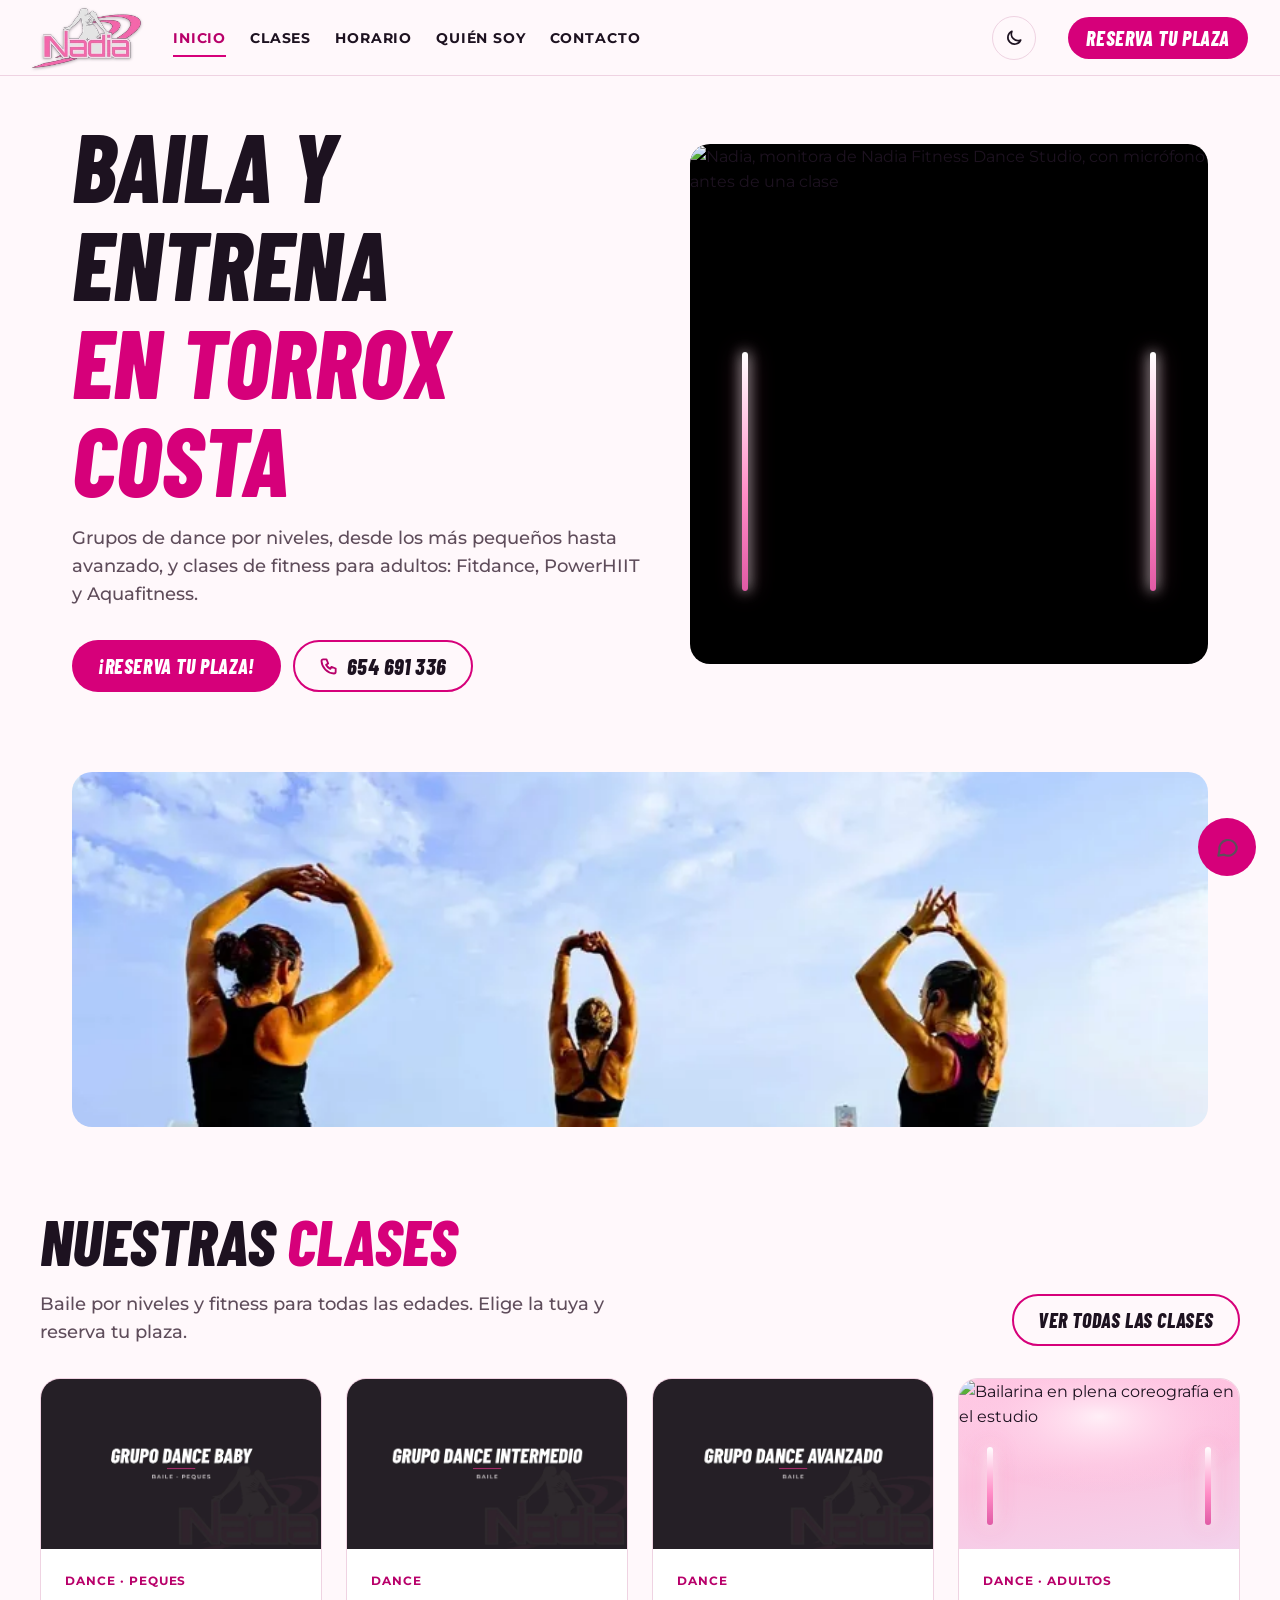
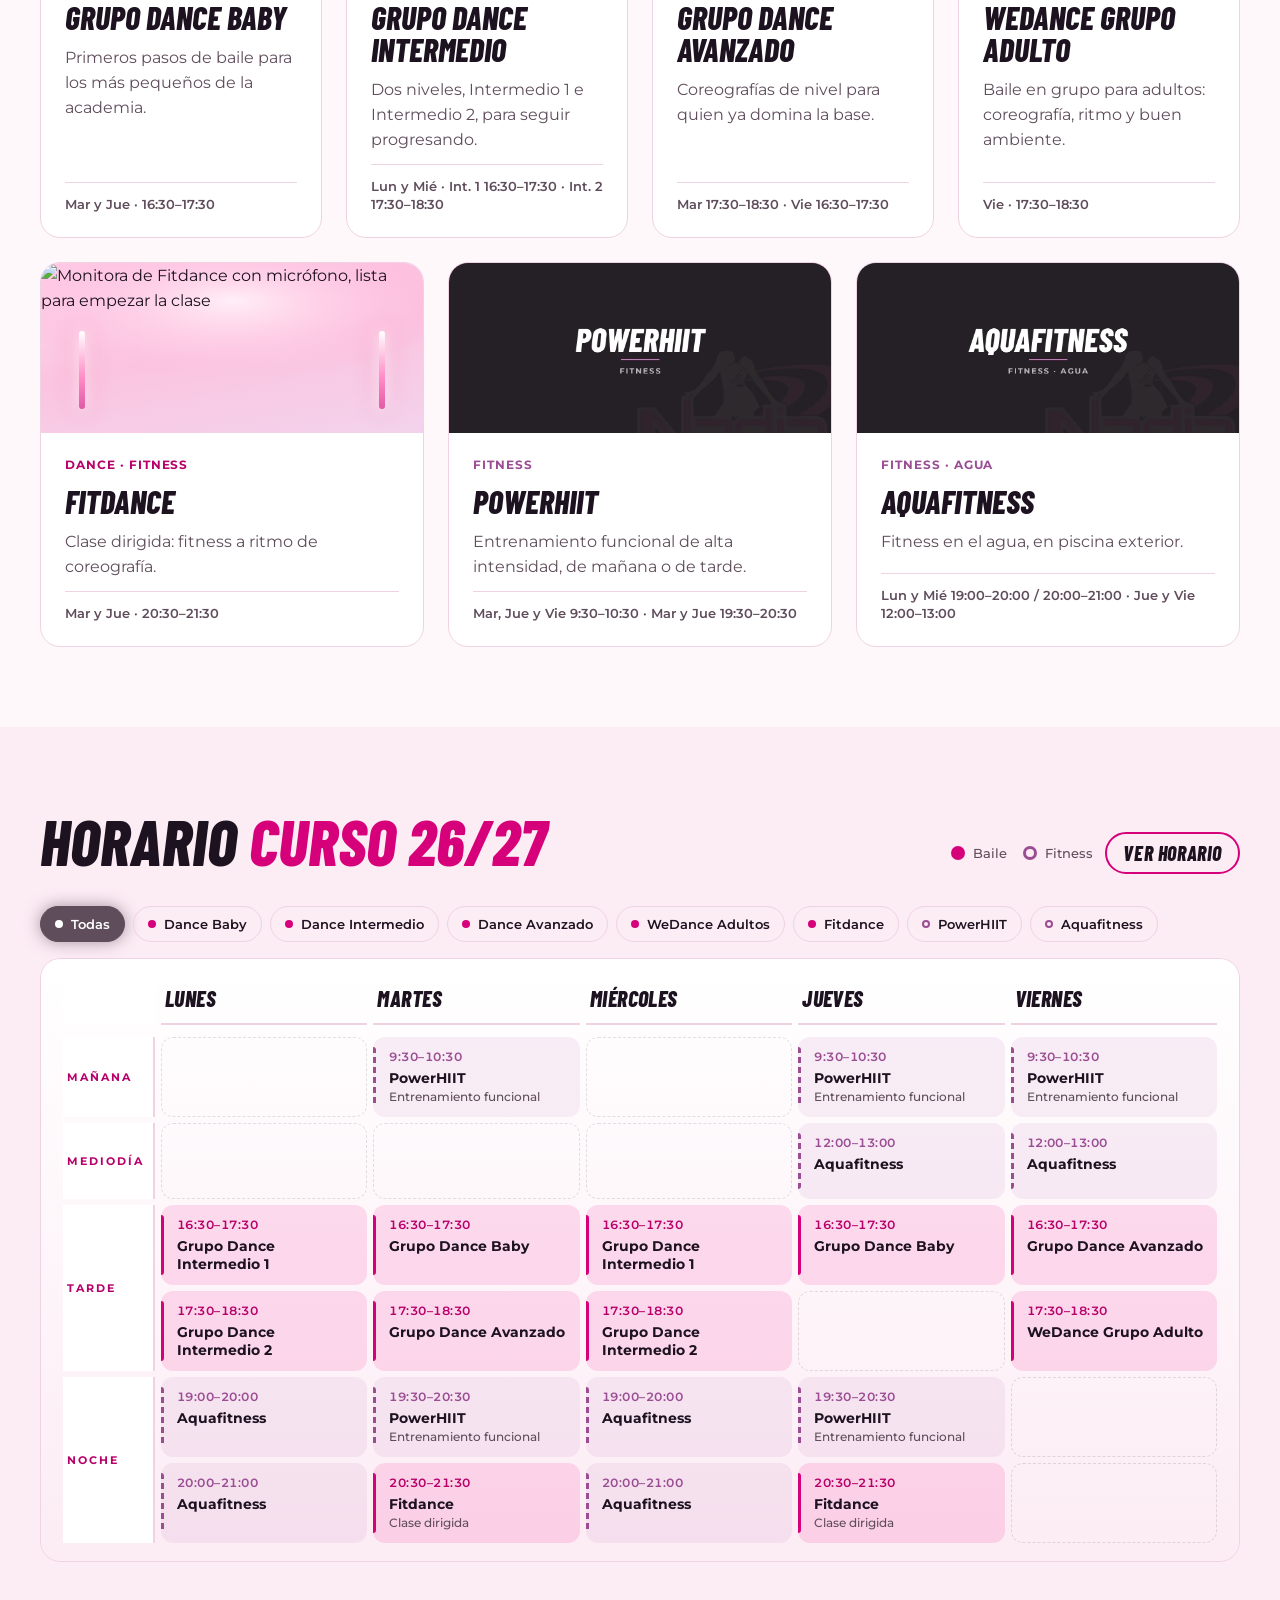
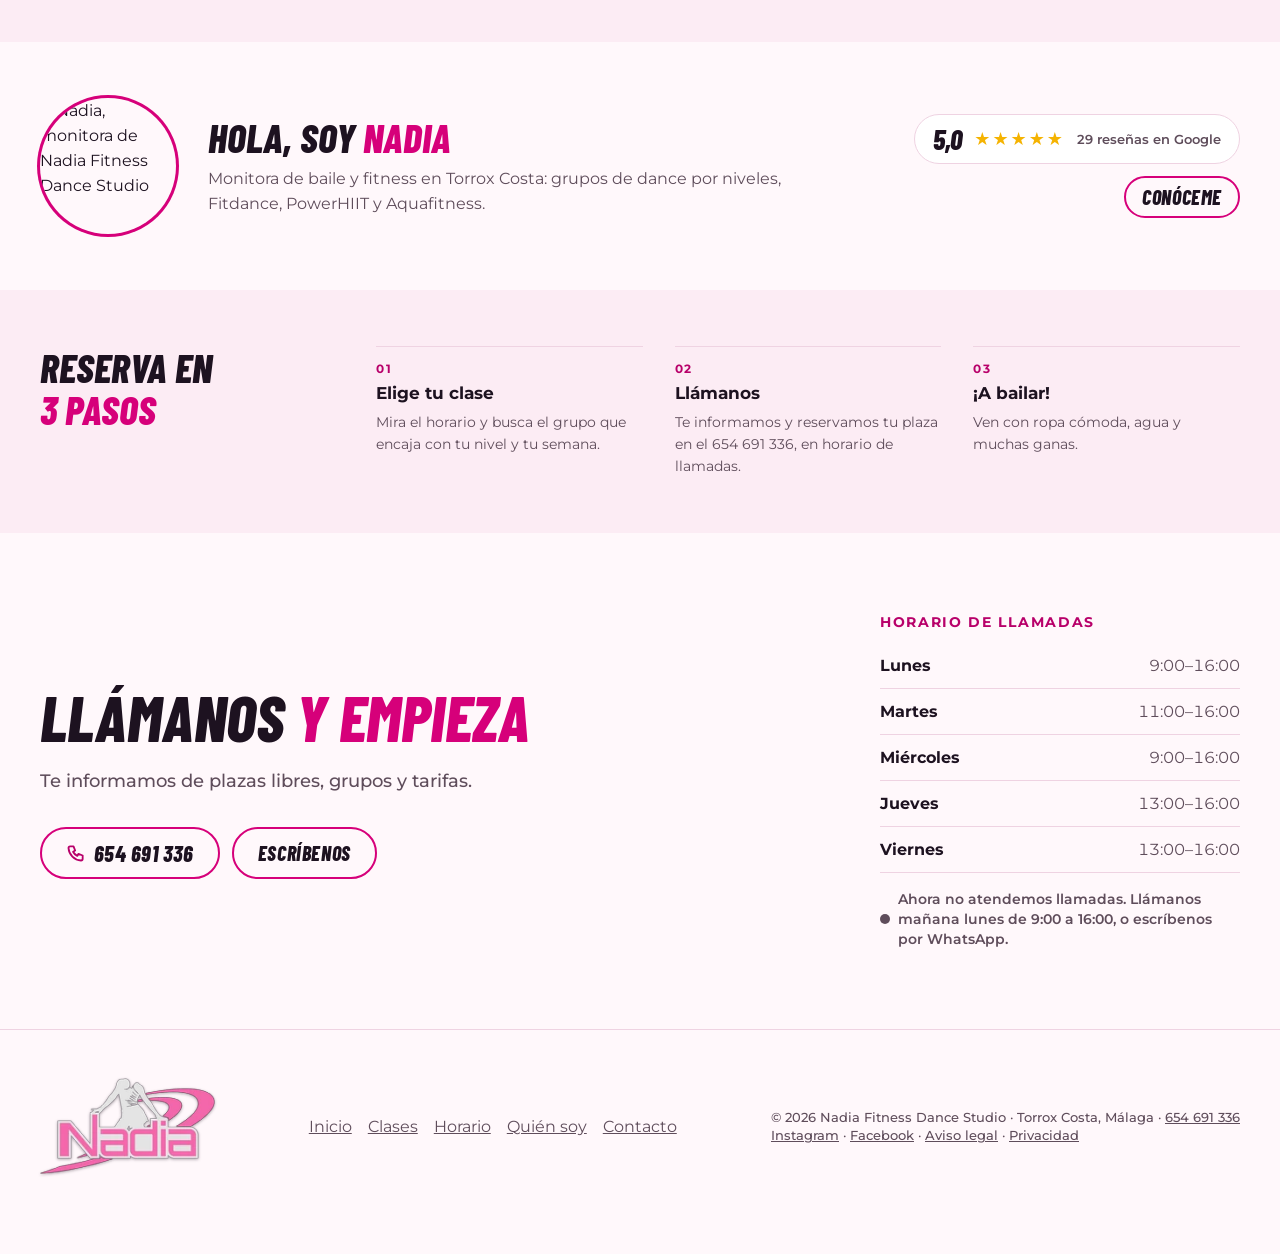
==== commit a2b2323d: "Responsive logo and photos, single render-blocking CSS Co-Authored-By: Claude Opus 5.5 <noreply@anth" ====
--- a/index.html
+++ b/index.html
@@ -24,14 +24,13 @@
 <script>try{var t=localStorage.getItem("nf-theme");if(t)document.documentElement.setAttribute("data-theme",t)}catch(e){}</script>
 <link rel="preload" href="assets/fonts/montserrat-var-normal-latin.woff2" as="font" type="font/woff2" crossorigin>
 <link rel="preload" href="assets/fonts/barlow-condensed-800-italic-latin.woff2" as="font" type="font/woff2" crossorigin>
-<link rel="stylesheet" href="assets/css/fonts.css?v=1">
-<link rel="stylesheet" href="assets/css/styles.css?v=24">
+<link rel="stylesheet" href="assets/css/styles.css?v=25">
 <script type="application/ld+json">{"@context": "https://schema.org", "@type": "SportsActivityLocation", "name": "Nadia Fitness Dance Studio", "description": "Academia de baile y fitness en Torrox Costa: grupos de dance por niveles, Fitdance, PowerHIIT y Aquafitness.", "url": "https://negimaru.github.io/nadia-fitness/", "telephone": "+34654691336", "image": "https://negimaru.github.io/nadia-fitness/assets/img/og-nadia-fitness.jpg", "address": {"@type": "PostalAddress", "streetAddress": "Urb. Santa Rosa, Calle Margarita 6", "postalCode": "29793", "addressLocality": "Torrox Costa", "addressRegion": "Málaga", "addressCountry": "ES"}, "geo": {"@type": "GeoCoordinates", "latitude": 36.734952643097586, "longitude": -3.973681796403784}, "hasMap": "https://maps.app.goo.gl/jp69zpacG6Zni4Du5", "openingHoursSpecification": [{"@type": "OpeningHoursSpecification", "dayOfWeek": ["Monday", "Tuesday", "Wednesday", "Thursday", "Friday"], "opens": "09:30", "closes": "21:30"}], "areaServed": ["Torrox", "Torrox Costa", "Nerja", "Algarrobo"], "sameAs": ["https://www.instagram.com/nadiafitnessdancestudio/", "https://www.facebook.com/profile.php?id=61571423443783"]}</script>
 </head>
 <body>
 <a class="skip" href="#main">Saltar al contenido</a>
 <header class="nf-nav">
-<a class="nf-logo" href="./"><img src="assets/img/logo.png?v=3" alt="Nadia Fitness Dance Studio, inicio" width="110" height="60"></a>
+<a class="nf-logo" href="./"><img src="assets/img/logo-280.webp" srcset="assets/img/logo-140.webp 140w, assets/img/logo-200.webp 200w, assets/img/logo-280.webp 280w, assets/img/logo-340.webp 340w, assets/img/logo-400.webp 400w" sizes="175px" alt="Nadia Fitness Dance Studio, inicio" width="110" height="60"></a>
 <nav aria-label="Principal" style="display:contents">
 <button class="nf-menu" type="button" aria-expanded="false" aria-controls="menu" aria-label="Abrir menú"><svg viewBox="0 0 24 24" fill="none" stroke="currentColor" stroke-width="2" stroke-linecap="round" aria-hidden="true"><path d="M4 7h16M4 12h16M4 17h16"/></svg></button>
 <ul id="menu">
@@ -52,7 +51,7 @@
 <p class="nf-lead">Grupos de dance por niveles, desde los más pequeños hasta avanzado, y clases de fitness para adultos: Fitdance, PowerHIIT y Aquafitness.</p>
 <div class="nf-row nf-actions"><a class="nf-btn nf-btn-primary" href="contacto/">¡Reserva tu plaza!</a><a class="nf-phone" href="tel:+34654691336"><i><svg viewBox="0 0 24 24" fill="none" stroke="currentColor" stroke-width="2.2" stroke-linecap="round" stroke-linejoin="round" aria-hidden="true"><path d="M5 4h4l2 5-2.5 1.5a11 11 0 0 0 5 5L15 13l5 2v4a2 2 0 0 1-2 2A16 16 0 0 1 3 6a2 2 0 0 1 2-2z"/></svg></i><b>654 691 336</b></a></div>
 </div>
-<div class="nf-photo nf-photo-main"><img src="assets/img/monitora-fitdance.webp" srcset="assets/img/monitora-fitdance-480.webp 480w, assets/img/monitora-fitdance.webp 840w" sizes="(max-width: 860px) 100vw, 50vw" alt="Nadia, monitora de Nadia Fitness Dance Studio, con micrófono antes de una clase" width="840" height="840" fetchpriority="high"></div>
+<div class="nf-photo nf-photo-main"><img src="assets/img/monitora-fitdance.webp" srcset="assets/img/monitora-fitdance-480.webp 480w, srcset="assets/img/monitora-fitdance-640.webp 640w, assets/img/monitora-fitdance.webp 840w" sizes="(max-width: 860px) 100vw, 50vw" alt="Nadia, monitora de Nadia Fitness Dance Studio, con micrófono antes de una clase" width="840" height="840" fetchpriority="high"></div>
 </div></section>
 
 <div class="nf-wrap nf-banner-wrap"><figure class="nf-banner"><img src="assets/img/clase-aire-libre-1.webp" srcset="assets/img/clase-aire-libre-1-800.webp 800w, assets/img/clase-aire-libre-1.webp 1600w" sizes="(max-width: 860px) 100vw, 50vw" alt="Tres monitoras de espaldas, con los brazos en alto, dirigen una clase de baile al aire libre junto al mar" width="1600" height="500" loading="lazy"></figure>
@@ -94,7 +93,7 @@
 </div>
 </article>
 <article class="nf-card">
-<div class="nf-photo"><img src="assets/img/bailarina.webp" srcset="assets/img/bailarina-480.webp 480w, assets/img/bailarina.webp 840w" sizes="(max-width: 860px) 100vw, 50vw" alt="Bailarina en plena coreografía en el estudio" width="840" height="841" loading="lazy" style="object-position:58% 28%"></div>
+<div class="nf-photo"><img src="assets/img/bailarina.webp" srcset="assets/img/bailarina-480.webp 480w, srcset="assets/img/bailarina-640.webp 640w, assets/img/bailarina.webp 840w" sizes="(max-width: 860px) 100vw, 50vw" alt="Bailarina en plena coreografía en el estudio" width="840" height="841" loading="lazy" style="object-position:58% 28%"></div>
 <div class="nf-card-body">
 <span class="nf-chip">Dance · Adultos</span>
 <h3 class="nf-d"><a class="nf-card-link" href="clases/#wedance-adultos">WeDance Grupo Adulto</a></h3>
@@ -103,7 +102,7 @@
 </div>
 </article>
 <article class="nf-card">
-<div class="nf-photo"><img src="assets/img/monitora-fitdance.webp" srcset="assets/img/monitora-fitdance-480.webp 480w, assets/img/monitora-fitdance.webp 840w" sizes="(max-width: 860px) 100vw, 50vw" alt="Monitora de Fitdance con micrófono, lista para empezar la clase" width="840" height="840" loading="lazy" style="object-position:50% 25%"></div>
+<div class="nf-photo"><img src="assets/img/monitora-fitdance.webp" srcset="assets/img/monitora-fitdance-480.webp 480w, srcset="assets/img/monitora-fitdance-640.webp 640w, assets/img/monitora-fitdance.webp 840w" sizes="(max-width: 860px) 100vw, 50vw" alt="Monitora de Fitdance con micrófono, lista para empezar la clase" width="840" height="840" loading="lazy" style="object-position:50% 25%"></div>
 <div class="nf-card-body">
 <span class="nf-chip">Dance · Fitness</span>
 <h3 class="nf-d"><a class="nf-card-link" href="clases/#fitdance">Fitdance</a></h3>
@@ -159,7 +158,7 @@
 </div></section>
 
 <section class="nf-section nf-section-tight" id="about"><div class="nf-wrap nf-about-teaser">
-<img class="nf-about-avatar" src="assets/img/monitora-fitdance.webp" srcset="assets/img/monitora-fitdance-480.webp 480w, assets/img/monitora-fitdance.webp 840w" sizes="(max-width: 860px) 100vw, 50vw" alt="Nadia, monitora de Nadia Fitness Dance Studio" width="840" height="840" loading="lazy">
+<img class="nf-about-avatar" src="assets/img/monitora-fitdance.webp" srcset="assets/img/monitora-fitdance-480.webp 480w, srcset="assets/img/monitora-fitdance-640.webp 640w, assets/img/monitora-fitdance.webp 840w" sizes="(max-width: 860px) 100vw, 50vw" alt="Nadia, monitora de Nadia Fitness Dance Studio" width="840" height="840" loading="lazy">
 <div>
 <h2 class="nf-d nf-h2 nf-h2-sm">Hola, soy <span class="nf-pink">Nadia</span></h2>
 <p class="nf-about-text">Monitora de baile y fitness en Torrox Costa: grupos de dance por niveles, Fitdance, PowerHIIT y Aquafitness.</p>
@@ -196,7 +195,7 @@
 </main>
 <footer class="nf-footer">
 <div class="nf-wrap nf-footer-in">
-<a class="nf-logo nf-logo-footer" href="./"><img src="assets/img/logo.png?v=3" alt="Nadia Fitness Dance Studio, inicio" width="176" height="96"></a>
+<a class="nf-logo nf-logo-footer" href="./"><img src="assets/img/logo-280.webp" srcset="assets/img/logo-140.webp 140w, assets/img/logo-200.webp 200w, assets/img/logo-280.webp 280w, assets/img/logo-340.webp 340w, assets/img/logo-400.webp 400w" sizes="175px" alt="Nadia Fitness Dance Studio, inicio" width="176" height="96"></a>
 <nav aria-label="Pie"><ul><li><a href="./">Inicio</a></li><li><a href="clases/">Clases</a></li><li><a href="horario/">Horario</a></li><li><a href="quien-soy/">Quién soy</a></li><li><a href="contacto/">Contacto</a></li></ul></nav>
 <p class="nf-small">© <span id="year">2026</span> Nadia Fitness Dance Studio · Torrox Costa, Málaga · <a href="tel:+34654691336">654 691 336</a><br>
 <a href="https://www.instagram.com/nadiafitnessdancestudio/" rel="noopener">Instagram</a> · <a href="https://www.facebook.com/profile.php?id=61571423443783" rel="noopener">Facebook</a> · <a href="aviso-legal/">Aviso legal</a> · <a href="privacidad/">Privacidad</a></p>
--- a/assets/css/styles.css
+++ b/assets/css/styles.css
@@ -1,3 +1,167 @@
+/* Self-hosted Google Fonts (SIL Open Font License 1.1): Barlow Condensed, Montserrat. Subsets: latin, latin-ext. */
+/* latin-ext */
+@font-face {
+  font-family: 'Barlow Condensed';
+  font-style: italic;
+  font-weight: 700;
+  font-display: swap;
+  src: url(../fonts/barlow-condensed-700-italic-latin-ext.woff2) format('woff2');
+  unicode-range: U+0100-02BA, U+02BD-02C5, U+02C7-02CC, U+02CE-02D7, U+02DD-02FF, U+0304, U+0308, U+0329, U+1D00-1DBF, U+1E00-1E9F, U+1EF2-1EFF, U+2020, U+20A0-20AB, U+20AD-20C4, U+2113, U+2C60-2C7F, U+A720-A7FF;
+}
+/* latin */
+@font-face {
+  font-family: 'Barlow Condensed';
+  font-style: italic;
+  font-weight: 700;
+  font-display: swap;
+  src: url(../fonts/barlow-condensed-700-italic-latin.woff2) format('woff2');
+  unicode-range: U+0000-00FF, U+0131, U+0152-0153, U+02BB-02BC, U+02C6, U+02DA, U+02DC, U+0304, U+0308, U+0329, U+2000-206F, U+20AC, U+2122, U+2191, U+2193, U+2212, U+2215, U+FEFF, U+FFFD;
+}
+/* latin-ext */
+@font-face {
+  font-family: 'Barlow Condensed';
+  font-style: italic;
+  font-weight: 800;
+  font-display: swap;
+  src: url(../fonts/barlow-condensed-800-italic-latin-ext.woff2) format('woff2');
+  unicode-range: U+0100-02BA, U+02BD-02C5, U+02C7-02CC, U+02CE-02D7, U+02DD-02FF, U+0304, U+0308, U+0329, U+1D00-1DBF, U+1E00-1E9F, U+1EF2-1EFF, U+2020, U+20A0-20AB, U+20AD-20C4, U+2113, U+2C60-2C7F, U+A720-A7FF;
+}
+/* latin */
+@font-face {
+  font-family: 'Barlow Condensed';
+  font-style: italic;
+  font-weight: 800;
+  font-display: swap;
+  src: url(../fonts/barlow-condensed-800-italic-latin.woff2) format('woff2');
+  unicode-range: U+0000-00FF, U+0131, U+0152-0153, U+02BB-02BC, U+02C6, U+02DA, U+02DC, U+0304, U+0308, U+0329, U+2000-206F, U+20AC, U+2122, U+2191, U+2193, U+2212, U+2215, U+FEFF, U+FFFD;
+}
+/* latin-ext */
+@font-face {
+  font-family: 'Barlow Condensed';
+  font-style: normal;
+  font-weight: 700;
+  font-display: swap;
+  src: url(../fonts/barlow-condensed-700-normal-latin-ext.woff2) format('woff2');
+  unicode-range: U+0100-02BA, U+02BD-02C5, U+02C7-02CC, U+02CE-02D7, U+02DD-02FF, U+0304, U+0308, U+0329, U+1D00-1DBF, U+1E00-1E9F, U+1EF2-1EFF, U+2020, U+20A0-20AB, U+20AD-20C4, U+2113, U+2C60-2C7F, U+A720-A7FF;
+}
+/* latin */
+@font-face {
+  font-family: 'Barlow Condensed';
+  font-style: normal;
+  font-weight: 700;
+  font-display: swap;
+  src: url(../fonts/barlow-condensed-700-normal-latin.woff2) format('woff2');
+  unicode-range: U+0000-00FF, U+0131, U+0152-0153, U+02BB-02BC, U+02C6, U+02DA, U+02DC, U+0304, U+0308, U+0329, U+2000-206F, U+20AC, U+2122, U+2191, U+2193, U+2212, U+2215, U+FEFF, U+FFFD;
+}
+/* latin-ext */
+@font-face {
+  font-family: 'Barlow Condensed';
+  font-style: normal;
+  font-weight: 800;
+  font-display: swap;
+  src: url(../fonts/barlow-condensed-800-normal-latin-ext.woff2) format('woff2');
+  unicode-range: U+0100-02BA, U+02BD-02C5, U+02C7-02CC, U+02CE-02D7, U+02DD-02FF, U+0304, U+0308, U+0329, U+1D00-1DBF, U+1E00-1E9F, U+1EF2-1EFF, U+2020, U+20A0-20AB, U+20AD-20C4, U+2113, U+2C60-2C7F, U+A720-A7FF;
+}
+/* latin */
+@font-face {
+  font-family: 'Barlow Condensed';
+  font-style: normal;
+  font-weight: 800;
+  font-display: swap;
+  src: url(../fonts/barlow-condensed-800-normal-latin.woff2) format('woff2');
+  unicode-range: U+0000-00FF, U+0131, U+0152-0153, U+02BB-02BC, U+02C6, U+02DA, U+02DC, U+0304, U+0308, U+0329, U+2000-206F, U+20AC, U+2122, U+2191, U+2193, U+2212, U+2215, U+FEFF, U+FFFD;
+}
+/* latin-ext */
+@font-face {
+  font-family: 'Montserrat';
+  font-style: normal;
+  font-weight: 400;
+  font-display: swap;
+  src: url(../fonts/montserrat-var-normal-latin-ext.woff2) format('woff2');
+  unicode-range: U+0100-02BA, U+02BD-02C5, U+02C7-02CC, U+02CE-02D7, U+02DD-02FF, U+0304, U+0308, U+0329, U+1D00-1DBF, U+1E00-1E9F, U+1EF2-1EFF, U+2020, U+20A0-20AB, U+20AD-20C4, U+2113, U+2C60-2C7F, U+A720-A7FF;
+}
+/* latin */
+@font-face {
+  font-family: 'Montserrat';
+  font-style: normal;
+  font-weight: 400;
+  font-display: swap;
+  src: url(../fonts/montserrat-var-normal-latin.woff2) format('woff2');
+  unicode-range: U+0000-00FF, U+0131, U+0152-0153, U+02BB-02BC, U+02C6, U+02DA, U+02DC, U+0304, U+0308, U+0329, U+2000-206F, U+20AC, U+2122, U+2191, U+2193, U+2212, U+2215, U+FEFF, U+FFFD;
+}
+/* latin-ext */
+@font-face {
+  font-family: 'Montserrat';
+  font-style: normal;
+  font-weight: 500;
+  font-display: swap;
+  src: url(../fonts/montserrat-var-normal-latin-ext.woff2) format('woff2');
+  unicode-range: U+0100-02BA, U+02BD-02C5, U+02C7-02CC, U+02CE-02D7, U+02DD-02FF, U+0304, U+0308, U+0329, U+1D00-1DBF, U+1E00-1E9F, U+1EF2-1EFF, U+2020, U+20A0-20AB, U+20AD-20C4, U+2113, U+2C60-2C7F, U+A720-A7FF;
+}
+/* latin */
+@font-face {
+  font-family: 'Montserrat';
+  font-style: normal;
+  font-weight: 500;
+  font-display: swap;
+  src: url(../fonts/montserrat-var-normal-latin.woff2) format('woff2');
+  unicode-range: U+0000-00FF, U+0131, U+0152-0153, U+02BB-02BC, U+02C6, U+02DA, U+02DC, U+0304, U+0308, U+0329, U+2000-206F, U+20AC, U+2122, U+2191, U+2193, U+2212, U+2215, U+FEFF, U+FFFD;
+}
+/* latin-ext */
+@font-face {
+  font-family: 'Montserrat';
+  font-style: normal;
+  font-weight: 600;
+  font-display: swap;
+  src: url(../fonts/montserrat-var-normal-latin-ext.woff2) format('woff2');
+  unicode-range: U+0100-02BA, U+02BD-02C5, U+02C7-02CC, U+02CE-02D7, U+02DD-02FF, U+0304, U+0308, U+0329, U+1D00-1DBF, U+1E00-1E9F, U+1EF2-1EFF, U+2020, U+20A0-20AB, U+20AD-20C4, U+2113, U+2C60-2C7F, U+A720-A7FF;
+}
+/* latin */
+@font-face {
+  font-family: 'Montserrat';
+  font-style: normal;
+  font-weight: 600;
+  font-display: swap;
+  src: url(../fonts/montserrat-var-normal-latin.woff2) format('woff2');
+  unicode-range: U+0000-00FF, U+0131, U+0152-0153, U+02BB-02BC, U+02C6, U+02DA, U+02DC, U+0304, U+0308, U+0329, U+2000-206F, U+20AC, U+2122, U+2191, U+2193, U+2212, U+2215, U+FEFF, U+FFFD;
+}
+/* latin-ext */
+@font-face {
+  font-family: 'Montserrat';
+  font-style: normal;
+  font-weight: 700;
+  font-display: swap;
+  src: url(../fonts/montserrat-var-normal-latin-ext.woff2) format('woff2');
+  unicode-range: U+0100-02BA, U+02BD-02C5, U+02C7-02CC, U+02CE-02D7, U+02DD-02FF, U+0304, U+0308, U+0329, U+1D00-1DBF, U+1E00-1E9F, U+1EF2-1EFF, U+2020, U+20A0-20AB, U+20AD-20C4, U+2113, U+2C60-2C7F, U+A720-A7FF;
+}
+/* latin */
+@font-face {
+  font-family: 'Montserrat';
+  font-style: normal;
+  font-weight: 700;
+  font-display: swap;
+  src: url(../fonts/montserrat-var-normal-latin.woff2) format('woff2');
+  unicode-range: U+0000-00FF, U+0131, U+0152-0153, U+02BB-02BC, U+02C6, U+02DA, U+02DC, U+0304, U+0308, U+0329, U+2000-206F, U+20AC, U+2122, U+2191, U+2193, U+2212, U+2215, U+FEFF, U+FFFD;
+}
+/* latin-ext */
+@font-face {
+  font-family: 'Montserrat';
+  font-style: normal;
+  font-weight: 800;
+  font-display: swap;
+  src: url(../fonts/montserrat-var-normal-latin-ext.woff2) format('woff2');
+  unicode-range: U+0100-02BA, U+02BD-02C5, U+02C7-02CC, U+02CE-02D7, U+02DD-02FF, U+0304, U+0308, U+0329, U+1D00-1DBF, U+1E00-1E9F, U+1EF2-1EFF, U+2020, U+20A0-20AB, U+20AD-20C4, U+2113, U+2C60-2C7F, U+A720-A7FF;
+}
+/* latin */
+@font-face {
+  font-family: 'Montserrat';
+  font-style: normal;
+  font-weight: 800;
+  font-display: swap;
+  src: url(../fonts/montserrat-var-normal-latin.woff2) format('woff2');
+  unicode-range: U+0000-00FF, U+0131, U+0152-0153, U+02BB-02BC, U+02C6, U+02DA, U+02DC, U+0304, U+0308, U+0329, U+2000-206F, U+20AC, U+2122, U+2191, U+2193, U+2212, U+2215, U+FEFF, U+FFFD;
+}
+
 /* Nadia Fitness Dance Studio — site styles.
    Design tokens and components of the «Nadia Fitness» design system. */
 
